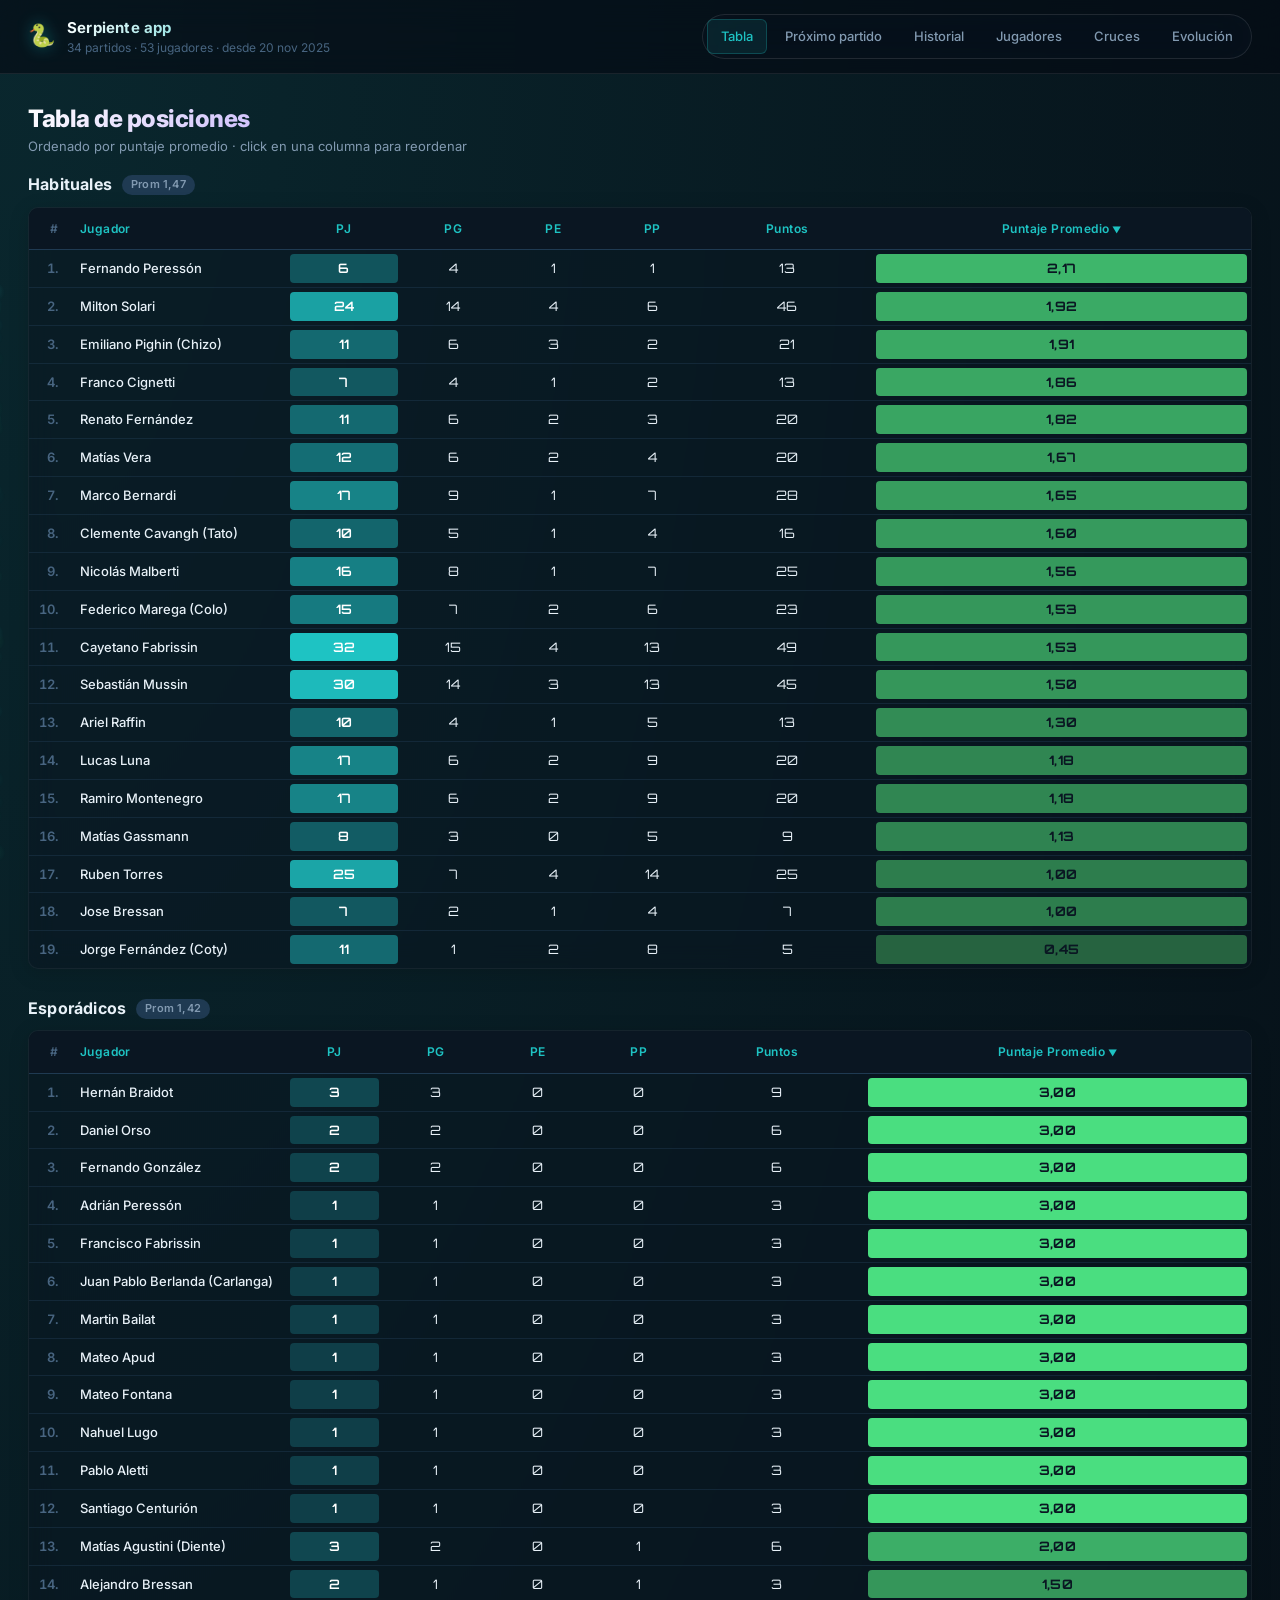
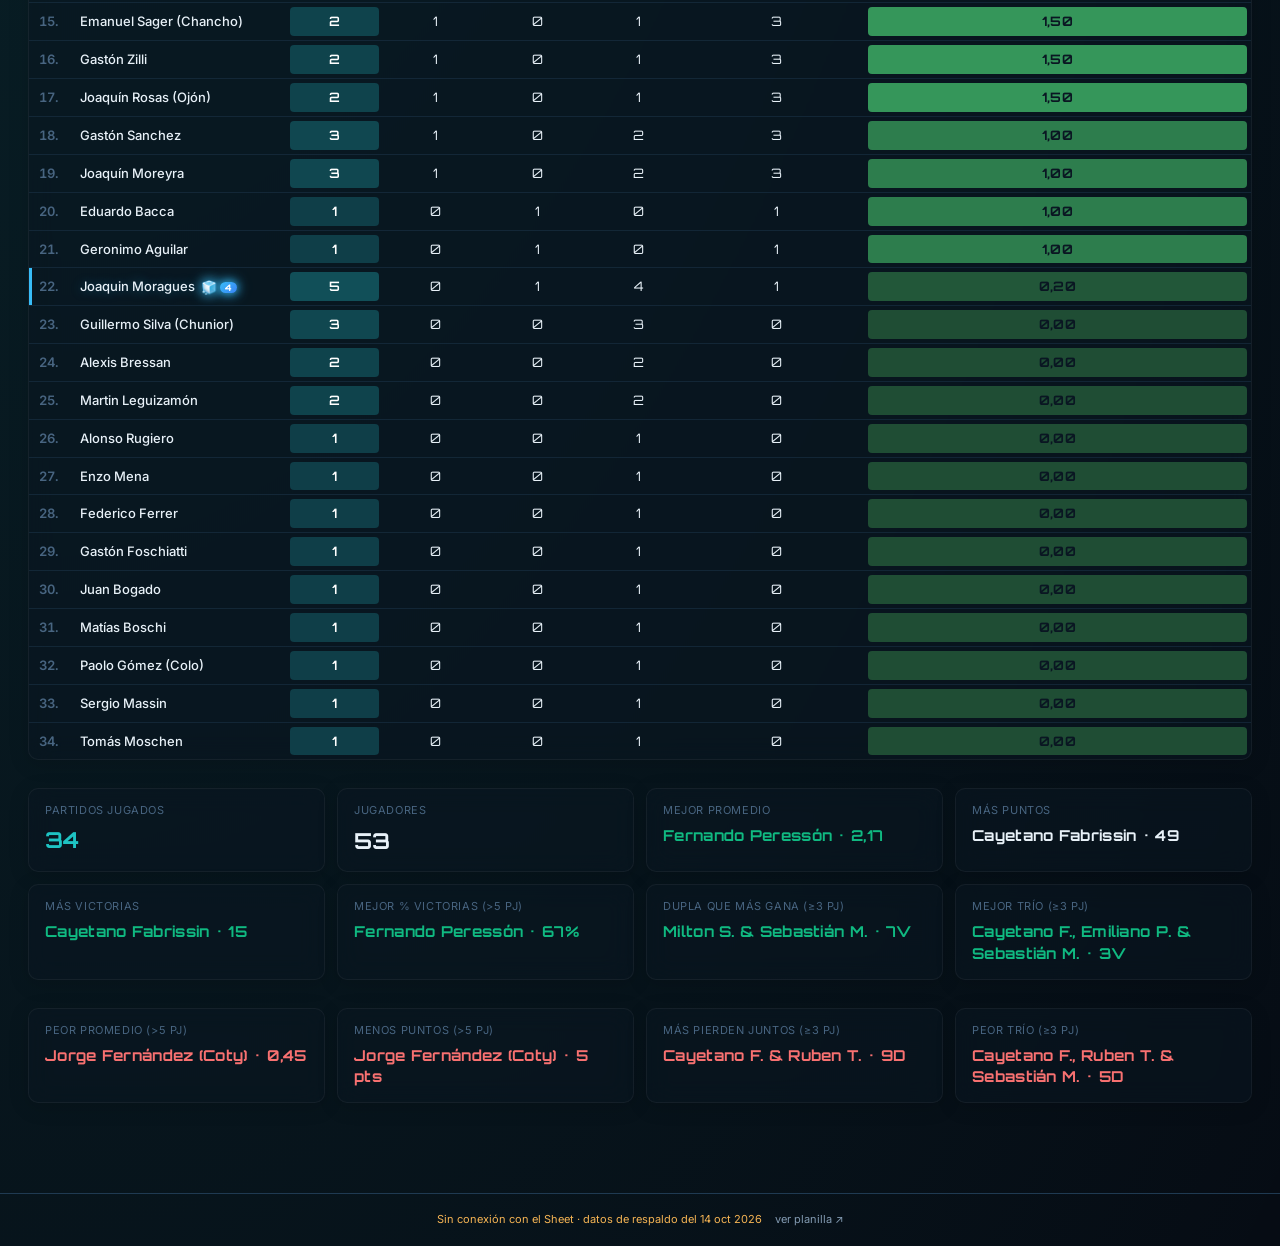
==== snake/index.html @ eea791f3 "Serpiente app en /snake: estadísticas del fútbol de los jueves Porta a cayetano.click/snake la app q" ====
<!DOCTYPE html>
<html lang="es">
<head>
<meta charset="UTF-8">
<meta name="viewport" content="width=device-width, initial-scale=1">
<title>Serpiente app</title>
<meta name="description" content="Fútbol de los Jueves: tabla, historial, cruces y armado de equipos con el método de la serpiente.">
<link rel="icon" href="data:image/svg+xml,%3Csvg xmlns=%27http://www.w3.org/2000/svg%27 viewBox=%270 0 100 100%27%3E%3Ctext y=%27.9em%27 font-size=%2790%27%3E%F0%9F%90%8D%3C/text%3E%3C/svg%3E">
<link rel="preconnect" href="https://fonts.googleapis.com">
<link rel="preconnect" href="https://fonts.gstatic.com" crossorigin>
<link href="https://fonts.googleapis.com/css2?family=Inter:wght@400;500;600;700;800&family=Orbitron:wght@500;600;700;800&family=Share+Tech+Mono&display=swap" rel="stylesheet">
<style>
/* ============================================================
   Fútbol de los Jueves — dashboard moderno (dark)
   ============================================================ */

:root {
  /* fondo en capas */
  --bg-0:        #060c14;   /* base más oscura */
  --bg-1:        #0a1622;   /* fondo principal */
  --bg-2:        #122234;   /* tarjetas / filas */
  --bg-3:        #1f3a52;   /* hover / activo */
  --line:        #1f3a52;

  /* texto */
  --text:        #e8f1f8;
  --text-dim:    #829ab1;
  --text-mute:   #486581;

  /* acentos (mismos del Looker) */
  --teal:        #1EC3C3;   /* heatmap PJ alto */
  --teal-dark:   #117272;   /* heatmap PJ bajo */
  --green:       #10B981;   /* puntaje promedio alto */
  --green-dark:  #065F46;   /* puntaje promedio bajo */
  --amber:       #F5B454;
  --rose:        #F87171;
  --violet:      #A78BFA;

  /* tipografía */
  --font: 'Inter', 'Segoe UI', system-ui, -apple-system, sans-serif;
  --mono: 'JetBrains Mono', ui-monospace, 'Cascadia Code', Consolas, monospace;
  --font-display: 'Orbitron', 'Share Tech Mono', ui-monospace, monospace;

  --radius: 10px;
  --radius-sm: 6px;

  /* superficies de cristal — usadas por .card/.match/.team/.nav */
  --glass-bg: rgba(10, 22, 34, 0.42);
  --glass-border: rgba(255, 255, 255, 0.1);
  --glass-blur: 20px;
}

* { box-sizing: border-box; }

html, body {
  margin: 0;
  padding: 0;
  background: var(--bg-0);
  color: var(--text);
  font-family: var(--font);
  font-size: 14px;
  line-height: 1.45;
  -webkit-font-smoothing: antialiased;
  min-height: 100vh;
}

body {
  background-color: var(--bg-0);
  background-image:
    radial-gradient(ellipse at top left, rgba(30, 195, 195, 0.15), transparent 50%),
    radial-gradient(ellipse at bottom right, rgba(167, 139, 250, 0.15), transparent 50%);
  background-size: 200% 200%;
  animation: bgPulse 15s ease infinite alternate;
}

@keyframes bgPulse {
  0%   { background-position: 0% 0%; }
  100% { background-position: 100% 100%; }
}

a { color: inherit; text-decoration: none; }
button { font-family: inherit; }

.hidden { display: none !important; }

/* ---------- Canvas de partículas (fondo) ---------- */

#bg-particles {
  position: fixed;
  inset: 0;
  width: 100%;
  height: 100%;
  z-index: 0;
  pointer-events: none;
  opacity: 0.32;
}

/* todo lo demás vive arriba del canvas */
.topbar, main, .bottombar, #loading, .tv-exit { position: relative; z-index: 1; }

/* ---------- Tipografía scoreboard ---------- */

.scoreboard,
.standings tbody td.heat-pj .heat-text,
.standings tbody td.heat-avg .heat-text,
.standings tbody td:nth-child(n+3),
.match-result,
.team-stats strong,
.team-score,
.kpi-value,
.profile-kpi-value,
.evol-time strong {
  font-family: var(--font-display);
  font-variant-numeric: tabular-nums;
  letter-spacing: 0.02em;
}

/* ---------- Topbar ---------- */

.topbar {
  position: sticky;
  top: 0;
  z-index: 50;
  display: flex;
  align-items: center;
  gap: 24px;
  padding: 14px 28px;
  background: rgba(6, 12, 20, 0.65);
  backdrop-filter: blur(16px);
  -webkit-backdrop-filter: blur(16px);
  border-bottom: 1px solid rgba(255, 255, 255, 0.08);
}

.brand {
  display: flex;
  align-items: center;
  gap: 12px;
  min-width: 0;
}

.brand-mark {
  font-size: 22px;
  filter: drop-shadow(0 0 8px rgba(30, 195, 195, 0.4));
}

.brand-title {
  font-weight: 700;
  font-size: 15px;
  letter-spacing: 0.2px;
  background: linear-gradient(135deg, #fff 0%, var(--teal) 100%);
  -webkit-background-clip: text;
  -webkit-text-fill-color: transparent;
}

.brand-sub {
  font-size: 12px;
  color: var(--text-mute);
}

.nav {
  display: flex;
  gap: 4px;
  margin-left: auto;
  flex-wrap: wrap;
  padding: 4px;
  background: var(--glass-bg);
  border: 1px solid var(--glass-border);
  border-radius: 999px;
  backdrop-filter: blur(var(--glass-blur));
  -webkit-backdrop-filter: blur(var(--glass-blur));
}

.nav a {
  padding: 8px 14px;
  border-radius: var(--radius-sm);
  color: var(--text-dim);
  font-size: 13px;
  font-weight: 500;
  transition: background 0.15s, color 0.15s;
}

.nav a:hover {
  color: var(--text);
  background: var(--bg-2);
}

.nav a.active {
  color: var(--teal);
  background: rgba(30, 195, 195, 0.1);
  box-shadow: inset 0 0 0 1px rgba(30, 195, 195, 0.25);
}


.tv-toggle {
  display: inline-flex;
  align-items: center;
  gap: 7px;
  border: 1px solid rgba(30, 195, 195, 0.4);
  background: linear-gradient(135deg, rgba(30, 195, 195, 0.08), rgba(167, 139, 250, 0.08));
  color: var(--teal);
  font-family: var(--font-display);
  font-weight: 600;
  letter-spacing: 0.05em;
  text-transform: uppercase;
}
.tv-toggle:hover {
  border-color: var(--teal);
  box-shadow: 0 0 18px rgba(30, 195, 195, 0.35);
  transform: translateY(-1px);
}
.tv-toggle svg { display: block; opacity: 0.9; }
.tv-toggle.hidden { display: none !important; }

/* Botón salir del modo TV (visible solo en modo TV) */
.tv-exit {
  position: fixed;
  top: 16px;
  right: 16px;
  z-index: 1000;
  width: 44px;
  height: 44px;
  border-radius: 50%;
  border: 1px solid rgba(255, 255, 255, 0.2);
  background: rgba(10, 22, 34, 0.7);
  backdrop-filter: blur(20px);
  -webkit-backdrop-filter: blur(20px);
  color: #fff;
  font-size: 18px;
  font-weight: 700;
  cursor: pointer;
  display: none;
}
body.stadium-tv .tv-exit { display: grid; place-items: center; }
.tv-exit:hover { background: rgba(167, 139, 250, 0.4); border-color: var(--violet); }

/* Botón hamburguesa (mobile only) */
.nav-toggle {
  display: none;
  background: var(--glass-bg);
  border: 1px solid var(--glass-border);
  backdrop-filter: blur(var(--glass-blur));
  -webkit-backdrop-filter: blur(var(--glass-blur));
  color: var(--text);
  border-radius: var(--radius-sm);
  padding: 7px;
  cursor: pointer;
  align-items: center;
  justify-content: center;
  transition: background 0.15s, border-color 0.15s;
}
.nav-toggle:hover { background: var(--bg-3); border-color: var(--teal); }
.nav-toggle svg { display: block; }
.nav-toggle .ham-line { transition: transform 0.2s, opacity 0.2s; transform-origin: center; }
.nav-toggle[aria-expanded="true"] .ham-top { transform: translate(0, 5px) rotate(45deg); }
.nav-toggle[aria-expanded="true"] .ham-mid { opacity: 0; }
.nav-toggle[aria-expanded="true"] .ham-bot { transform: translate(0, -5px) rotate(-45deg); }

/* ---------- Layout ---------- */

main {
  max-width: 1280px;
  margin: 0 auto;
  padding: 28px 28px 60px;
}

.view {
  animation: fadeIn 0.25s ease;
}

@keyframes fadeIn {
  from { opacity: 0; transform: translateY(6px); }
  to   { opacity: 1; transform: translateY(0); }
}

.view-header {
  display: flex;
  align-items: baseline;
  justify-content: space-between;
  margin-bottom: 18px;
  gap: 16px;
  flex-wrap: wrap;
}

.view-title {
  font-size: 24px;
  font-weight: 800;
  letter-spacing: -0.5px;
  margin: 0;
  background: linear-gradient(135deg, #fff 0%, var(--violet) 100%);
  -webkit-background-clip: text;
  -webkit-text-fill-color: transparent;
}

.view-sub {
  font-size: 13px;
  color: var(--text-dim);
}

/* ---------- KPI cards ---------- */

.kpi-row {
  display: grid;
  grid-template-columns: repeat(auto-fit, minmax(160px, 1fr));
  gap: 12px;
  margin-bottom: 20px;
}

.kpi-row-bottom {
  grid-template-columns: repeat(4, minmax(0, 1fr));
  margin-top: 28px;
  margin-bottom: 0;
}

.kpi {
  background: rgba(10, 22, 34, 0.55);
  backdrop-filter: blur(12px);
  -webkit-backdrop-filter: blur(12px);
  border: 1px solid rgba(255, 255, 255, 0.05);
  border-radius: var(--radius);
  padding: 14px 16px;
  box-shadow: 0 4px 20px rgba(0, 0, 0, 0.15);
}

.kpi-label {
  font-size: 11px;
  text-transform: uppercase;
  letter-spacing: 0.6px;
  color: var(--text-mute);
  margin-bottom: 6px;
}

.kpi-value {
  font-size: 22px;
  font-weight: 700;
  color: var(--text);
  font-variant-numeric: tabular-nums;
}

.kpi-value.teal  { color: var(--teal); }
.kpi-value.green { color: var(--green); }
.kpi-value.rose  { color: var(--rose); }

/* En pantallas donde caben solo 2 columnas (< 504px), el último KPI impar
   ocupa ambas columnas en lugar de dejar un espacio en blanco */
@media (max-width: 503px) {
  .kpi-row .kpi:last-child:nth-child(odd) {
    grid-column: 1 / -1;
  }
}

@media (max-width: 767px) {
  .kpi-row-bottom {
    grid-template-columns: repeat(auto-fit, minmax(160px, 1fr));
  }
}

/* ---------- Tabla de posiciones (look del Looker) ---------- */

.standings-section + .standings-section {
  margin-top: 28px;
}

.standings-section-title {
  margin: 0 0 10px;
  font-size: 16px;
  font-weight: 700;
  letter-spacing: 0.2px;
  color: var(--text);
  display: flex;
  align-items: center;
  gap: 10px;
}

.standings-section-title .badge {
  background: var(--bg-3);
  color: var(--text-dim);
  border-radius: 999px;
  padding: 2px 9px;
  font-size: 11px;
  font-weight: 600;
  font-family: var(--font);
  letter-spacing: 0.2px;
  transition: background 0.15s, color 0.15s;
}

.standings-section-title .badge-avg {
  cursor: pointer;
  user-select: none;
}

.standings-section-title .badge-avg:hover {
  background: var(--bg-1);
  color: var(--text);
}

.standings-section-title .badge-avg.expanded {
  background: rgba(30, 195, 195, 0.18);
  color: var(--teal);
  border: 1px solid rgba(30, 195, 195, 0.3);
  padding: 1px 8px;
}

.standings-empty {
  text-align: center !important;
  color: var(--text-mute);
  font-size: 12px;
  padding: 18px 12px !important;
}

.standings-wrap {
  background: rgba(10, 22, 34, 0.55);
  backdrop-filter: blur(12px);
  -webkit-backdrop-filter: blur(12px);
  border: 1px solid rgba(255, 255, 255, 0.05);
  border-radius: var(--radius);
  overflow-x: auto;
  -webkit-overflow-scrolling: touch;
  box-shadow: 0 4px 20px rgba(0, 0, 0, 0.15);
}

.standings {
  width: 100%;
  border-collapse: collapse;
  font-variant-numeric: tabular-nums;
}

.standings thead th {
  background: var(--bg-1);
  color: var(--teal);
  font-weight: 600;
  font-size: 12px;
  letter-spacing: 0.4px;
  padding: 12px 10px;
  text-align: center;
  border-bottom: 1px solid var(--line);
  position: sticky;
  top: 0;
  cursor: pointer;
  user-select: none;
  white-space: nowrap;
}

.standings thead th:hover { color: var(--text); }

.standings thead th.sort-asc::after  { content: ' ▲'; font-size: 9px; }
.standings thead th.sort-desc::after { content: ' ▼'; font-size: 9px; }

.standings thead th.col-rank,
.standings tbody td.col-rank {
  width: 36px;
  text-align: right;
  padding-right: 8px;
  color: var(--text-mute);
  font-weight: 600;
}

.standings thead th.col-name,
.standings tbody td.col-name {
  text-align: left;
  padding-left: 14px;
  width: 220px;
}

.standings tbody tr {
  transition: background 0.12s;
}

.standings tbody tr:hover { background: rgba(30, 195, 195, 0.06); }

.standings tbody td {
  padding: 9px 10px;
  text-align: center;
  border-bottom: 1px solid rgba(31, 58, 82, 0.45);
  font-size: 13px;
}

.standings tbody tr:last-child td { border-bottom: none; }

.standings tbody td.col-name {
  font-weight: 500;
  color: var(--text);
  cursor: pointer;
}

.standings tbody td.col-name:hover { color: var(--teal); }

/* Nombre largo por defecto, abreviado en mobile */
.standings .name-short, .standings .lbl-short { display: none; }
.standings .name-full,  .standings .lbl-full  { display: inline; }

/* heatmap PJ — teal */
.standings tbody td.heat-pj {
  position: relative;
  color: #fff;
  font-weight: 600;
}
.standings tbody td.heat-pj .heat-fill {
  position: absolute; inset: 4px;
  border-radius: 4px;
  background: var(--heat, var(--teal-dark));
  z-index: 0;
}
.standings tbody td.heat-pj .heat-text {
  position: relative; z-index: 1;
}

/* heatmap puntaje promedio — verde */
.standings tbody td.heat-avg {
  position: relative;
  color: #0a1622;
  font-weight: 700;
}
.standings tbody td.heat-avg .heat-fill {
  position: absolute; inset: 4px;
  border-radius: 4px;
  background: var(--heat, var(--green-dark));
  z-index: 0;
}
.standings tbody td.heat-avg .heat-text {
  position: relative; z-index: 1;
}

/* ---------- Cards / tarjetas ---------- */

.card {
  background: var(--glass-bg);
  backdrop-filter: blur(var(--glass-blur)) saturate(120%);
  -webkit-backdrop-filter: blur(var(--glass-blur)) saturate(120%);
  border: 1px solid var(--glass-border);
  border-radius: var(--radius);
  padding: 18px;
  box-shadow: 0 4px 20px rgba(0, 0, 0, 0.25), inset 0 1px 0 rgba(255, 255, 255, 0.04);
}

.card + .card { margin-top: 14px; }

.card-title {
  font-size: 14px;
  font-weight: 600;
  color: var(--text);
  margin: 0 0 12px;
  display: flex;
  align-items: center;
  gap: 8px;
}

.card-title .badge {
  background: var(--bg-3);
  color: var(--text-dim);
  border-radius: 999px;
  padding: 2px 8px;
  font-size: 11px;
  font-weight: 500;
}

/* ---------- Historial de partidos ---------- */

.match-list {
  display: flex;
  flex-direction: column;
  gap: 10px;
}

.match {
  background: var(--glass-bg);
  backdrop-filter: blur(var(--glass-blur)) saturate(120%);
  -webkit-backdrop-filter: blur(var(--glass-blur)) saturate(120%);
  border: 1px solid var(--glass-border);
  border-radius: var(--radius);
  overflow: hidden;
  transition: border-color 0.15s, transform 0.15s, box-shadow 0.15s;
  box-shadow: 0 4px 20px rgba(0, 0, 0, 0.25), inset 0 1px 0 rgba(255, 255, 255, 0.04);
}

.match:hover { border-color: var(--bg-3); }

.match-head {
  display: grid;
  grid-template-columns: 110px 1fr auto 1fr 90px;
  align-items: center;
  gap: 14px;
  padding: 14px 18px;
  cursor: pointer;
}

.match-date {
  font-size: 12px;
  color: var(--text-dim);
  font-weight: 500;
}
.match-date strong {
  display: block;
  color: var(--text);
  font-size: 14px;
  font-weight: 700;
  text-transform: capitalize;
}

.match-team {
  display: flex;
  align-items: center;
  gap: 10px;
  min-width: 0;
}
.match-team.right { justify-content: flex-end; }

.match-team .team-tag {
  width: 28px; height: 28px;
  border-radius: 7px;
  display: grid; place-items: center;
  font-weight: 800;
  font-size: 13px;
}
.team-tag.A { background: rgba(30, 195, 195, 0.18); color: var(--teal); border: 1px solid rgba(30, 195, 195, 0.3); }
.team-tag.B { background: rgba(167, 139, 250, 0.18); color: var(--violet); border: 1px solid rgba(167, 139, 250, 0.3); }

.match-team .team-players {
  font-size: 12px;
  color: var(--text-dim);
  white-space: nowrap;
  overflow: hidden;
  text-overflow: ellipsis;
}

.match-vs {
  font-size: 11px;
  color: var(--text-mute);
  text-transform: uppercase;
  letter-spacing: 1px;
}

.match-result {
  text-align: right;
  font-size: 12px;
  font-weight: 600;
}
.match-result.A { color: var(--teal); }
.match-result.B { color: var(--violet); }
.match-result.E { color: var(--amber); }

.match-detail {
  padding: 0 18px 14px;
  display: grid;
  grid-template-columns: 1fr 1fr;
  gap: 16px;
  border-top: 1px solid var(--line);
  padding-top: 14px;
}

.match-detail h4 {
  margin: 0 0 8px;
  font-size: 12px;
  text-transform: uppercase;
  letter-spacing: 0.5px;
  color: var(--text-mute);
}

.match-detail ul {
  list-style: none;
  margin: 0;
  padding: 0;
  display: flex;
  flex-direction: column;
  gap: 4px;
}

.match-detail li {
  padding: 4px 8px;
  border-radius: 4px;
  font-size: 13px;
  cursor: pointer;
  transition: background 0.12s;
}
.match-detail li:hover { background: var(--bg-2); color: var(--teal); }

/* ---------- Jugador (lista + perfil) ---------- */

.players-grid {
  display: grid;
  grid-template-columns: repeat(auto-fill, minmax(220px, 1fr));
  gap: 10px;
}

.player-chip {
  background: rgba(10, 22, 34, 0.55);
  backdrop-filter: blur(12px);
  -webkit-backdrop-filter: blur(12px);
  border: 1px solid rgba(255, 255, 255, 0.05);
  border-radius: var(--radius);
  padding: 14px 16px;
  cursor: pointer;
  transition: all 0.15s;
  display: flex;
  align-items: center;
  gap: 12px;
  box-shadow: 0 4px 20px rgba(0, 0, 0, 0.15);
}

.player-chip:hover {
  border-color: var(--teal);
  background: var(--bg-2);
  transform: translateY(-1px);
}

.avatar {
  width: 36px; height: 36px;
  border-radius: 50%;
  display: grid; place-items: center;
  font-weight: 700;
  font-size: 13px;
  flex-shrink: 0;
  background: linear-gradient(135deg, var(--teal-dark), var(--bg-3));
  color: var(--teal);
  border: 1px solid var(--line);
}

.player-chip .pc-name {
  font-weight: 600;
  font-size: 13px;
  color: var(--text);
  overflow: hidden;
  text-overflow: ellipsis;
  white-space: nowrap;
}

.player-chip .pc-meta {
  font-size: 11px;
  color: var(--text-mute);
  margin-top: 2px;
}

.profile-header {
  display: flex;
  align-items: center;
  gap: 18px;
  margin-bottom: 24px;
}

.profile-header .avatar {
  width: 72px; height: 72px;
  font-size: 24px;
}

.profile-header h2 {
  margin: 0;
  font-size: 26px;
  font-weight: 800;
  letter-spacing: -0.5px;
  background: linear-gradient(135deg, #fff 0%, var(--teal) 100%);
  -webkit-background-clip: text;
  -webkit-text-fill-color: transparent;
}

.profile-header .profile-rank {
  color: var(--text-dim);
  font-size: 13px;
  margin-top: 2px;
}

.profile-back {
  background: var(--bg-2);
  border: 1px solid var(--line);
  color: var(--text-dim);
  padding: 6px 12px;
  border-radius: var(--radius-sm);
  cursor: pointer;
  font-size: 12px;
  margin-bottom: 14px;
}
.profile-back:hover { color: var(--text); border-color: var(--bg-3); }

.streak-row {
  display: flex;
  flex-wrap: wrap;
  gap: 5px;
  margin-top: 4px;
}

.streak-cell {
  width: 22px; height: 22px;
  border-radius: 4px;
  display: grid; place-items: center;
  font-size: 11px;
  font-weight: 700;
  color: var(--text);
}

.streak-cell.G { background: var(--green); color: #052812; }
.streak-cell.E { background: var(--amber); color: #3a2206; }
.streak-cell.P { background: var(--rose); color: #3a0a0a; }

.profile-grid {
  display: grid;
  grid-template-columns: minmax(0, 1fr) minmax(0, 1fr);
  gap: 14px;
  align-items: start;
}

@media (max-width: 760px) {
  .profile-grid { grid-template-columns: 1fr; }
  .match-head { grid-template-columns: 90px 1fr auto 1fr; }
  .match-result { display: none; }

  /* Tabla compacta — entran todas las columnas sin scroll horizontal */
  .standings { min-width: 0; width: 100%; table-layout: fixed; }
  .standings thead th,
  .standings tbody td { padding: 7px 2px; font-size: 12px; }
  .standings .name-full,  .standings .lbl-full  { display: none; }
  .standings .name-short, .standings .lbl-short { display: inline; }
  .standings thead th.col-name,
  .standings tbody td.col-name {
    width: 88px;
    padding-left: 6px;
    text-align: left;
    white-space: nowrap;
    overflow: hidden;
    text-overflow: ellipsis;
  }
  .standings thead th.col-rank,
  .standings tbody td.col-rank {
    width: 22px;
    padding: 7px 2px;
  }
  /* Heatmap fills más chicos para que el número quepa */
  .standings tbody td.heat-pj .heat-fill,
  .standings tbody td.heat-avg .heat-fill { inset: 2px; }

  /* Header colapsado: hamburguesa visible, nav escondido por defecto */
  .topbar {
    flex-wrap: wrap;
    padding: 12px 16px;
    gap: 10px;
  }
  .brand-sub { display: none; }
  .nav-toggle { display: inline-flex; }
  .nav {
    flex-basis: 100%;
    flex-direction: column;
    gap: 4px;
    margin-left: 0;
    max-height: 0;
    overflow: hidden;
    transition: max-height 0.22s ease, padding 0.22s ease, border-color 0.22s ease;
    /* Cerrado: sin background, sin borde, sin padding — sólo el espacio del max-height: 0 */
    padding: 0;
    background: transparent;
    border-color: transparent;
    border-radius: var(--radius);
  }
  .nav.open {
    max-height: 360px;
    margin-top: 6px;
    padding: 8px;
    background: var(--glass-bg);
    border-color: var(--glass-border);
  }
  .nav a {
    padding: 12px 14px;
    font-size: 14px;
    background: var(--bg-1);
    border: 1px solid var(--line);
    border-radius: var(--radius-sm);
  }
  .nav a.active {
    background: rgba(30, 195, 195, 0.12);
  }
}

/* mini bar list (cruces) */

.bar-list {
  display: flex;
  flex-direction: column;
  gap: 6px;
}

.bar-row {
  display: grid;
  grid-template-columns: 1fr 60px;
  gap: 10px;
  align-items: center;
  font-size: 13px;
}

.bar-row .bar-name { color: var(--text); }
.bar-row .bar-name .small { color: var(--text-mute); font-size: 11px; margin-left: 6px; }

.bar-track {
  position: relative;
  height: 22px;
  background: var(--bg-2);
  border-radius: 4px;
  overflow: hidden;
}
.bar-track .bar-fill {
  position: absolute; inset: 0 auto 0 0;
  background: var(--teal);
  border-radius: 4px;
  transition: width 0.4s ease;
}
.bar-track.win .bar-fill { background: linear-gradient(90deg, var(--green-dark), var(--green)); }
.bar-track.loss .bar-fill { background: linear-gradient(90deg, #4d1f1f, var(--rose)); }
.bar-track.draw .bar-fill { background: linear-gradient(90deg, #4d3a1f, var(--amber)); }

.bar-track .bar-text {
  position: absolute; inset: 0;
  display: flex; align-items: center; justify-content: flex-end;
  padding: 0 8px;
  font-size: 11px;
  font-weight: 700;
  color: #fff;
  z-index: 1;
}

/* ---------- Cruces — selector ---------- */

.player-select {
  display: flex;
  align-items: center;
  gap: 10px;
  margin-bottom: 18px;
}

.player-select label {
  font-size: 12px;
  color: var(--text-dim);
  text-transform: uppercase;
  letter-spacing: 0.5px;
}

.player-select select {
  background: var(--bg-1);
  color: var(--text);
  border: 1px solid var(--line);
  border-radius: var(--radius-sm);
  padding: 8px 10px;
  font-size: 13px;
  font-family: inherit;
  min-width: 220px;
}
.player-select select:focus { outline: 1px solid var(--teal); border-color: var(--teal); }

/* ---------- Evolución (bump chart) ---------- */

.evol-controls {
  display: flex;
  align-items: center;
  gap: 14px;
  margin-bottom: 16px;
  flex-wrap: wrap;
}

.btn {
  background: var(--bg-2);
  color: var(--text);
  border: 1px solid var(--line);
  padding: 8px 14px;
  border-radius: var(--radius-sm);
  cursor: pointer;
  font-size: 13px;
  font-weight: 500;
  transition: all 0.15s;
  display: inline-flex;
  align-items: center;
  gap: 8px;
}
.btn:hover { background: var(--bg-3); border-color: var(--teal); }
.btn.primary { background: var(--teal); color: #062628; border-color: var(--teal); }
.btn.primary:hover { background: #2bd9d9; }

.evol-time {
  font-family: var(--mono);
  font-size: 13px;
  color: var(--text-dim);
  min-width: 130px;
}
.evol-time strong { color: var(--text); }

.evol-slider {
  flex: 1;
  min-width: 200px;
  appearance: none;
  height: 4px;
  background: var(--bg-2);
  border-radius: 2px;
  outline: none;
}
.evol-slider::-webkit-slider-thumb {
  appearance: none;
  width: 16px; height: 16px;
  border-radius: 50%;
  background: var(--teal);
  cursor: pointer;
  box-shadow: 0 0 0 4px rgba(30, 195, 195, 0.18);
}
.evol-slider::-moz-range-thumb {
  width: 16px; height: 16px;
  border-radius: 50%;
  background: var(--teal);
  cursor: pointer;
  border: none;
}

.bump-wrap {
  background: var(--bg-1);
  border: 1px solid var(--line);
  border-radius: var(--radius);
  padding: 18px;
  overflow: hidden;
}

.bump-svg { width: 100%; height: auto; display: block; }

.bump-line {
  fill: none;
  stroke-width: 2;
  stroke-linecap: round;
  stroke-linejoin: round;
  opacity: 0.85;
  transition: opacity 0.2s, stroke-width 0.2s;
}
.bump-line.dim { opacity: 0.15; }
.bump-line.highlight { opacity: 1; stroke-width: 3.5; }

.bump-label {
  font-size: 11px;
  font-weight: 600;
  font-family: var(--font);
  cursor: pointer;
  /* Halo de legibilidad: dibuja un stroke con el color del fondo alrededor del
     texto antes del fill, para que el nombre se lea aunque pase por encima
     de otras líneas durante un cruce. */
  paint-order: stroke fill;
  stroke: var(--bg-1);
  stroke-width: 3;
  stroke-linejoin: round;
  transition: font-weight 0.2s, opacity 0.2s;
}
.bump-label.dim { opacity: 0.25; }
.bump-label.highlight { font-weight: 800; stroke-width: 4; }

.bump-axis {
  fill: var(--text-mute);
  font-size: 10px;
  font-family: var(--font);
}

/* ---------- Próximo partido ---------- */

.proximo-card {
  margin-bottom: 14px;
  position: relative;
  z-index: 5;
}

.slots-grid {
  display: grid;
  grid-template-columns: repeat(2, 1fr);
  gap: 10px;
}

@media (min-width: 920px) {
  .slots-grid { grid-template-columns: repeat(2, 1fr); }
}

@media (max-width: 540px) {
  .slots-grid { grid-template-columns: 1fr; }
}

.slot {
  display: grid;
  grid-template-columns: 28px 1fr;
  grid-template-rows: auto auto;
  gap: 4px 10px;
  align-items: center;
  padding: 10px 12px;
  background: rgba(18, 34, 52, 0.45);
  backdrop-filter: blur(8px);
  -webkit-backdrop-filter: blur(8px);
  border: 1px solid rgba(255, 255, 255, 0.05);
  border-radius: var(--radius-sm);
  box-shadow: 0 2px 10px rgba(0, 0, 0, 0.1);
}
.slot-num {
  grid-row: 1 / span 2;
  width: 28px; height: 28px;
  border-radius: 50%;
  display: grid; place-items: center;
  background: var(--bg-3);
  color: var(--teal);
  font-weight: 700;
  font-size: 13px;
  font-variant-numeric: tabular-nums;
}
.slot-select {
  background: var(--bg-1);
  color: var(--text);
  border: 1px solid var(--line);
  border-radius: var(--radius-sm);
  padding: 7px 9px;
  font-size: 13px;
  font-family: inherit;
  width: 100%;
}
.slot-select:focus { outline: 1px solid var(--teal); border-color: var(--teal); }

/* Combobox custom (input + lista flotante filtrable) */
.combo {
  position: relative;
  width: 100%;
}
.slot-input,
.combo-input {
  background: var(--bg-1);
  color: var(--text);
  border: 1px solid var(--line);
  border-radius: var(--radius-sm);
  padding: 7px 28px 7px 9px;
  font-size: 13px;
  font-family: inherit;
  width: 100%;
}
.combo-input:focus { outline: 1px solid var(--teal); border-color: var(--teal); }
.combo-input.invalid {
  border-color: var(--rose);
  background: rgba(248, 113, 113, 0.08);
  animation: slot-shake 0.32s;
}
@keyframes slot-shake {
  0%, 100% { transform: translateX(0); }
  25% { transform: translateX(-3px); }
  75% { transform: translateX(3px); }
}
.slot-clear {
  position: absolute;
  right: 6px;
  top: 13px;
  width: 20px;
  height: 20px;
  border: 0;
  background: transparent;
  color: var(--text-mute);
  font-size: 18px;
  line-height: 1;
  cursor: pointer;
  border-radius: 4px;
  padding: 0;
  display: grid;
  place-items: center;
  z-index: 2;
}
.slot-clear:hover { color: var(--text); background: var(--bg-3); }
.combo-input:placeholder-shown ~ .slot-clear { display: none; }

.combo-list {
  position: absolute;
  top: calc(100% + 4px);
  left: 0;
  right: 0;
  z-index: 30;
  max-height: 240px;
  overflow-y: auto;
  background: var(--bg-1);
  border: 1px solid var(--line);
  border-radius: var(--radius-sm);
  box-shadow: 0 8px 24px rgba(0, 0, 0, 0.45);
  padding: 4px;
}
.combo-list[hidden] { display: none; }
.combo-item {
  display: block;
  width: 100%;
  text-align: left;
  background: transparent;
  border: 0;
  color: var(--text);
  padding: 8px 10px;
  font-size: 13px;
  font-family: inherit;
  cursor: pointer;
  border-radius: 4px;
}
.combo-item:hover,
.combo-item:focus { background: var(--bg-3); color: var(--teal); outline: 0; }
.combo-item.is-new {
  color: var(--violet);
  font-weight: 600;
  border-bottom: 1px solid var(--line);
  margin-bottom: 4px;
  padding-bottom: 10px;
}
.combo-item.is-new:hover { background: rgba(167, 139, 250, 0.08); color: var(--violet); }
.combo-empty {
  padding: 10px;
  color: var(--text-mute);
  font-size: 12px;
  text-align: center;
}
.slot-meta {
  grid-column: 2;
  font-size: 11px;
  color: var(--text-mute);
  min-height: 14px;
}
.slot-meta strong { color: var(--text); font-variant-numeric: tabular-nums; }
.slot-meta.is-new { color: var(--violet); }
.slot-meta.is-low { color: var(--amber); }

.proximo-actions {
  display: flex;
  gap: 10px;
  margin: 14px 0;
  flex-wrap: wrap;
}
.proximo-actions .btn[disabled] {
  opacity: 0.45;
  cursor: not-allowed;
}

.teams-wrap {
  display: grid;
  grid-template-columns: 1fr 1fr;
  gap: 14px;
  margin-top: 6px;
}
@media (max-width: 760px) { .teams-wrap { grid-template-columns: 1fr; } }

.team {
  border-radius: var(--radius);
  padding: 16px 18px;
  border: 1px solid var(--glass-border);
  box-shadow: 0 8px 28px rgba(0, 0, 0, 0.35), inset 0 1px 0 rgba(255, 255, 255, 0.08);
}
.team-blanco {
  background: linear-gradient(180deg, #f5f6f7 0%, #d8dde2 100%);
  color: #0a1622;
  border-color: #c5ccd3;
}
.team-blanco .team-title { color: #0a1622; }
.team-blanco .team-stats { color: #4a5560; }
.team-blanco .team-list li { border-bottom: 1px solid rgba(10, 22, 34, 0.1); }
.team-blanco .team-list li:last-child { border-bottom: 0; }
.team-blanco .team-reg { color: #835300; }

.team-negro {
  background: linear-gradient(180deg, #1a1a1a 0%, #050505 100%);
  color: #f5f6f7;
  border-color: #333;
}
.team-negro .team-title { color: #f5f6f7; }
.team-negro .team-stats { color: #8aa6bd; }
.team-negro .team-list li { border-bottom: 1px solid rgba(255, 255, 255, 0.07); }
.team-negro .team-list li:last-child { border-bottom: 0; }
.team-negro .team-reg { color: var(--amber); }

.team-head {
  display: flex;
  justify-content: space-between;
  align-items: baseline;
  margin-bottom: 10px;
  gap: 10px;
}
.team-title { margin: 0; font-size: 16px; font-weight: 700; letter-spacing: -0.2px; }
.team-stats { font-size: 12px; }
.team-stats strong { font-variant-numeric: tabular-nums; }

.team-list {
  list-style: none;
  margin: 0;
  padding: 0;
  counter-reset: teamlist;
}
.team-list li {
  counter-increment: teamlist;
  display: grid;
  grid-template-columns: 22px 1fr auto;
  gap: 8px;
  align-items: center;
  padding: 7px 0;
  font-size: 13px;
}
.team-list li::before {
  content: counter(teamlist) ".";
  font-variant-numeric: tabular-nums;
  font-weight: 600;
  opacity: 0.55;
  text-align: right;
}
.team-name { font-weight: 500; }
.team-reg {
  font-style: normal;
  font-size: 10px;
  font-weight: 700;
  margin-left: 4px;
  letter-spacing: 0.5px;
}
.team-score {
  font-variant-numeric: tabular-nums;
  font-weight: 700;
  font-size: 13px;
}

.proximo-help { margin-top: 14px; }
.proximo-help .help-list {
  margin: 0;
  padding-left: 20px;
  font-size: 13px;
  color: var(--text-dim);
  display: flex;
  flex-direction: column;
  gap: 6px;
}
.proximo-help code {
  font-family: var(--mono);
  font-size: 12px;
  background: var(--bg-2);
  padding: 1px 6px;
  border-radius: 4px;
  color: var(--teal);
}

/* ---------- Empty state ---------- */

.empty {
  padding: 60px 20px;
  text-align: center;
  color: var(--text-mute);
  font-size: 14px;
}

/* ---------- Loading screen — serpiente girando ---------- */

.loading-screen {
  display: flex;
  flex-direction: column;
  align-items: center;
  justify-content: center;
  gap: 18px;
  padding: 80px 20px 60px;
  animation: loading-fade-in 0.3s ease;
}
.loading-snake-stage {
  position: relative;
  width: 96px;
  height: 96px;
  display: grid;
  place-items: center;
}
.snake-mark {
  font-size: 38px;
  line-height: 1;
  filter: drop-shadow(0 2px 8px rgba(30, 195, 195, 0.35));
  animation: snake-pulse 1.6s ease-in-out infinite;
}
.snake-ring {
  position: absolute;
  inset: 0;
  width: 100%;
  height: 100%;
  animation: snake-rotate 1.4s linear infinite;
  transform-origin: center;
}
.snake-ring circle {
  fill: none;
  stroke: var(--teal);
  stroke-width: 4;
  stroke-linecap: round;
  stroke-dasharray: 1 220;
  stroke-dashoffset: 0;
  filter: drop-shadow(0 0 6px rgba(30, 195, 195, 0.55));
  animation: snake-dash 1.6s ease-in-out infinite;
}
.loading-text {
  color: var(--text-dim);
  font-size: 13px;
  letter-spacing: 0.04em;
}
@keyframes snake-rotate {
  to { transform: rotate(360deg); }
}
@keyframes snake-dash {
  0%   { stroke-dasharray: 1 220;   stroke-dashoffset: 0;    }
  50%  { stroke-dasharray: 90 220;  stroke-dashoffset: -32;  }
  100% { stroke-dasharray: 90 220;  stroke-dashoffset: -120; }
}
@keyframes snake-pulse {
  0%, 100% { transform: scale(1) rotate(0deg); }
  50%      { transform: scale(1.12) rotate(-6deg); }
}
@keyframes loading-fade-in {
  from { opacity: 0; }
  to   { opacity: 1; }
}

/* ---------- Toggle 5v5 / 6v6 ---------- */

.mode-toggle {
  display: inline-flex;
  align-items: center;
  gap: 12px;
  margin-bottom: 18px;
  padding: 10px 16px;
  background: linear-gradient(135deg, var(--bg-1), var(--bg-2));
  border: 1px solid var(--line);
  border-radius: 999px;
  user-select: none;
}
.mode-label {
  font-size: 13px;
  font-weight: 600;
  letter-spacing: 0.3px;
  color: var(--text-mute);
  cursor: pointer;
  transition: color 0.2s, text-shadow 0.2s;
}
.mode-label.active {
  color: var(--teal);
  text-shadow: 0 0 12px rgba(30, 195, 195, 0.45);
}

.switch {
  position: relative;
  display: inline-block;
  width: 46px;
  height: 24px;
}
.switch input { position: absolute; opacity: 0; width: 0; height: 0; }
.switch .slider {
  position: absolute;
  cursor: pointer;
  inset: 0;
  background: var(--bg-3);
  border-radius: 24px;
  transition: background 0.25s;
  border: 1px solid var(--line);
}
.switch .slider::before {
  position: absolute;
  content: "";
  height: 18px;
  width: 18px;
  left: 2px;
  top: 2px;
  background: var(--text);
  border-radius: 50%;
  transition: transform 0.28s cubic-bezier(0.34, 1.56, 0.64, 1), background 0.2s;
  box-shadow: 0 2px 6px rgba(0, 0, 0, 0.4);
}
.switch input:checked + .slider {
  background: linear-gradient(135deg, var(--teal), #2bd9d9);
  border-color: var(--teal);
  box-shadow: 0 0 14px rgba(30, 195, 195, 0.4);
}
.switch input:checked + .slider::before {
  transform: translateX(22px);
  background: #062628;
}

/* ---------- Polish global: animaciones y micro-interacciones ---------- */

/* Stagger entrance para KPIs */
.kpi-row .kpi {
  animation: kpiEnter 0.5s cubic-bezier(0.34, 1.56, 0.64, 1) backwards;
  transition: transform 0.22s ease, box-shadow 0.22s ease, border-color 0.22s ease;
}
.kpi-row .kpi:nth-child(1) { animation-delay: 0.04s; }
.kpi-row .kpi:nth-child(2) { animation-delay: 0.08s; }
.kpi-row .kpi:nth-child(3) { animation-delay: 0.12s; }
.kpi-row .kpi:nth-child(4) { animation-delay: 0.16s; }
.kpi-row .kpi:nth-child(5) { animation-delay: 0.20s; }
.kpi-row .kpi:nth-child(6) { animation-delay: 0.24s; }
.kpi-row .kpi:nth-child(7) { animation-delay: 0.28s; }
.kpi-row .kpi:hover {
  transform: translateY(-3px);
  box-shadow: 0 10px 30px rgba(30, 195, 195, 0.10), 0 2px 8px rgba(0, 0, 0, 0.3);
  border-color: rgba(30, 195, 195, 0.32);
}
@keyframes kpiEnter {
  from { opacity: 0; transform: translateY(12px) scale(0.96); }
  to   { opacity: 1; transform: translateY(0) scale(1); }
}

/* Match cards: stagger sutil + lift on hover */
.match-list .match {
  animation: matchEnter 0.4s ease backwards;
  transition: border-color 0.18s ease, transform 0.18s ease, box-shadow 0.18s ease;
}
.match-list .match:nth-child(1)  { animation-delay: 0.02s; }
.match-list .match:nth-child(2)  { animation-delay: 0.05s; }
.match-list .match:nth-child(3)  { animation-delay: 0.08s; }
.match-list .match:nth-child(4)  { animation-delay: 0.11s; }
.match-list .match:nth-child(5)  { animation-delay: 0.14s; }
.match-list .match:nth-child(6)  { animation-delay: 0.17s; }
.match-list .match:nth-child(7)  { animation-delay: 0.20s; }
.match-list .match:hover {
  transform: translateX(2px);
  box-shadow: 0 4px 14px rgba(0, 0, 0, 0.25);
}
@keyframes matchEnter {
  from { opacity: 0; transform: translateX(-8px); }
  to   { opacity: 1; transform: translateX(0); }
}

/* Player chips: bounce in al cargar la grilla */
.players-grid .player-chip {
  animation: chipEnter 0.35s ease backwards;
}
.players-grid .player-chip:nth-child(1)  { animation-delay: 0.02s; }
.players-grid .player-chip:nth-child(2)  { animation-delay: 0.04s; }
.players-grid .player-chip:nth-child(3)  { animation-delay: 0.06s; }
.players-grid .player-chip:nth-child(4)  { animation-delay: 0.08s; }
.players-grid .player-chip:nth-child(5)  { animation-delay: 0.10s; }
.players-grid .player-chip:nth-child(6)  { animation-delay: 0.12s; }
.players-grid .player-chip:nth-child(7)  { animation-delay: 0.14s; }
.players-grid .player-chip:nth-child(8)  { animation-delay: 0.16s; }
.players-grid .player-chip:nth-child(9)  { animation-delay: 0.18s; }
.players-grid .player-chip:nth-child(10) { animation-delay: 0.20s; }
@keyframes chipEnter {
  from { opacity: 0; transform: translateY(8px); }
  to   { opacity: 1; transform: translateY(0); }
}

/* Player chip hover — efecto glow sutil con gradient */
.player-chip {
  position: relative;
  overflow: hidden;
}
.player-chip::before {
  content: '';
  position: absolute;
  inset: 0;
  background: linear-gradient(135deg, transparent 0%, rgba(30, 195, 195, 0.1) 100%);
  opacity: 0;
  transition: opacity 0.2s;
  pointer-events: none;
}
.player-chip:hover::before { opacity: 1; }
.player-chip:hover .avatar {
  transform: scale(1.06) rotate(-3deg);
  box-shadow: 0 0 16px rgba(30, 195, 195, 0.35);
}
.avatar { transition: transform 0.25s cubic-bezier(0.34, 1.56, 0.64, 1), box-shadow 0.25s; }

/* Standings rows — leve animación de entrada */
.standings tbody tr {
  animation: rowEnter 0.3s ease backwards;
}
.standings tbody tr:nth-child(odd)  { animation-delay: 0.03s; }
.standings tbody tr:nth-child(even) { animation-delay: 0.05s; }
@keyframes rowEnter {
  from { opacity: 0; transform: translateX(-4px); }
  to   { opacity: 1; transform: translateX(0); }
}
.standings tbody td.heat-pj,
.standings tbody td.heat-avg { transition: transform 0.18s; }
.standings tbody tr:hover td.heat-pj,
.standings tbody tr:hover td.heat-avg { transform: scale(1.04); }

/* ---------- Próximo partido — polish ---------- */

.proximo-card { transition: border-color 0.2s; }

.slot {
  transition: border-color 0.22s, background 0.22s, box-shadow 0.22s, transform 0.22s;
  position: relative;
}
.slot:focus-within {
  z-index: 50;
}
.slot::after {
  content: '';
  position: absolute;
  inset: 0;
  border-radius: var(--radius-sm);
  background: linear-gradient(135deg, transparent 60%, rgba(30, 195, 195, 0.08) 100%);
  opacity: 0;
  transition: opacity 0.25s;
  pointer-events: none;
}
.slot.is-filled {
  border-color: rgba(30, 195, 195, 0.35);
  box-shadow: inset 0 0 0 1px rgba(30, 195, 195, 0.1);
}
.slot.is-filled::after { opacity: 1; }
.slot.is-filled .slot-num {
  background: linear-gradient(135deg, var(--teal-dark), rgba(30, 195, 195, 0.5));
  color: #fff;
  box-shadow: 0 0 10px rgba(30, 195, 195, 0.3);
}
.slot-num { transition: background 0.25s, color 0.25s, box-shadow 0.25s; }

/* Slots stagger entrance */
.slots-grid .slot {
  animation: slotEnter 0.32s ease backwards;
}
.slots-grid .slot:nth-child(1)  { animation-delay: 0.02s; }
.slots-grid .slot:nth-child(2)  { animation-delay: 0.04s; }
.slots-grid .slot:nth-child(3)  { animation-delay: 0.06s; }
.slots-grid .slot:nth-child(4)  { animation-delay: 0.08s; }
.slots-grid .slot:nth-child(5)  { animation-delay: 0.10s; }
.slots-grid .slot:nth-child(6)  { animation-delay: 0.12s; }
.slots-grid .slot:nth-child(7)  { animation-delay: 0.14s; }
.slots-grid .slot:nth-child(8)  { animation-delay: 0.16s; }
.slots-grid .slot:nth-child(9)  { animation-delay: 0.18s; }
.slots-grid .slot:nth-child(10) { animation-delay: 0.20s; }
.slots-grid .slot:nth-child(11) { animation-delay: 0.22s; }
.slots-grid .slot:nth-child(12) { animation-delay: 0.24s; }
@keyframes slotEnter {
  from { opacity: 0; transform: translateY(8px) scale(0.97); }
  to   { opacity: 1; transform: translateY(0) scale(1); }
}

/* Badge del contador — pulse cuando está completo */
.proximo-card .badge.complete {
  background: var(--green);
  color: #052812;
  animation: badgePulse 0.6s ease;
  box-shadow: 0 0 12px rgba(74, 222, 128, 0.4);
}
@keyframes badgePulse {
  0%   { transform: scale(1); }
  40%  { transform: scale(1.18); }
  100% { transform: scale(1); }
}

/* Botón Armar equipos — más expresivo */
#armar-btn {
  font-weight: 600;
  letter-spacing: 0.3px;
  transition: all 0.2s, transform 0.15s;
}
#armar-btn:not([disabled]) {
  background: linear-gradient(135deg, var(--teal) 0%, #2bd9d9 100%);
  box-shadow: 0 4px 14px rgba(30, 195, 195, 0.35);
}
#armar-btn:not([disabled]):hover {
  transform: translateY(-2px);
  box-shadow: 0 8px 22px rgba(30, 195, 195, 0.45);
  filter: brightness(1.08);
}
#armar-btn:not([disabled]):active {
  transform: translateY(0);
}

/* Equipos — entrada con stagger y leve elevación */
.team {
  animation: teamReveal 0.55s cubic-bezier(0.16, 1, 0.3, 1) backwards;
  position: relative;
  overflow: hidden;
  transition: transform 0.25s ease;
}
.team:hover { transform: translateY(-3px); }
.team-blanco { animation-delay: 0.06s; box-shadow: 0 12px 30px rgba(255, 255, 255, 0.04), 0 4px 12px rgba(0, 0, 0, 0.3); }
.team-negro  { animation-delay: 0.18s; box-shadow: 0 12px 30px rgba(0, 0, 0, 0.5),       0 4px 12px rgba(0, 0, 0, 0.4); }
.team::before {
  content: '';
  position: absolute;
  top: 0; left: 0; right: 0;
  height: 3px;
  background: linear-gradient(90deg, transparent, currentColor, transparent);
  opacity: 0.6;
}
.team-blanco::before { color: var(--teal); }
.team-negro::before  { color: var(--violet); }

@keyframes teamReveal {
  from { opacity: 0; transform: translateY(24px) scale(0.97); }
  to   { opacity: 1; transform: translateY(0) scale(1); }
}

.team-list li {
  animation: teamItemSlide 0.36s cubic-bezier(0.34, 1.56, 0.64, 1) backwards;
  transition: background 0.18s, padding-left 0.2s;
  border-radius: 4px;
  padding-left: 2px;
}
.team-blanco .team-list li:hover { background: rgba(10, 22, 34, 0.06); padding-left: 6px; }
.team-negro  .team-list li:hover { background: rgba(255, 255, 255, 0.04); padding-left: 6px; }

.team-list li:nth-child(1) { animation-delay: 0.20s; }
.team-list li:nth-child(2) { animation-delay: 0.26s; }
.team-list li:nth-child(3) { animation-delay: 0.32s; }
.team-list li:nth-child(4) { animation-delay: 0.38s; }
.team-list li:nth-child(5) { animation-delay: 0.44s; }
.team-list li:nth-child(6) { animation-delay: 0.50s; }
@keyframes teamItemSlide {
  from { opacity: 0; transform: translateX(-12px); }
  to   { opacity: 1; transform: translateX(0); }
}

/* Combobox abierta — entrada animada */
.combo-list:not([hidden]) {
  animation: comboOpen 0.18s ease;
}
@keyframes comboOpen {
  from { opacity: 0; transform: translateY(-4px); }
  to   { opacity: 1; transform: translateY(0); }
}
.combo-item { transition: background 0.12s, color 0.12s, padding-left 0.15s; }
.combo-item:hover { padding-left: 14px; }

/* Streak cells — leve animación al cargar el perfil */
.streak-row .streak-cell {
  animation: streakIn 0.3s ease backwards;
}
.streak-row .streak-cell:nth-child(1)  { animation-delay: 0.02s; }
.streak-row .streak-cell:nth-child(2)  { animation-delay: 0.04s; }
.streak-row .streak-cell:nth-child(3)  { animation-delay: 0.06s; }
.streak-row .streak-cell:nth-child(4)  { animation-delay: 0.08s; }
.streak-row .streak-cell:nth-child(5)  { animation-delay: 0.10s; }
.streak-row .streak-cell:nth-child(6)  { animation-delay: 0.12s; }
.streak-row .streak-cell:nth-child(7)  { animation-delay: 0.14s; }
.streak-row .streak-cell:nth-child(8)  { animation-delay: 0.16s; }
.streak-row .streak-cell:nth-child(9)  { animation-delay: 0.18s; }
.streak-row .streak-cell:nth-child(10) { animation-delay: 0.20s; }
.streak-row .streak-cell:nth-child(11) { animation-delay: 0.22s; }
.streak-row .streak-cell:nth-child(12) { animation-delay: 0.24s; }
@keyframes streakIn {
  from { opacity: 0; transform: scale(0.7); }
  to   { opacity: 1; transform: scale(1); }
}

/* Bar fills — animación al cargar */
.bar-fill, .bar-track > div {
  transition: width 0.5s cubic-bezier(0.16, 1, 0.3, 1);
}

/* Profile header avatar — pulse sutil */
.profile-header .avatar {
  box-shadow: 0 0 0 0 rgba(30, 195, 195, 0.4);
  animation: avatarPulse 2.6s ease-in-out infinite;
}
@keyframes avatarPulse {
  0%, 100% { box-shadow: 0 0 0 0 rgba(30, 195, 195, 0.0); }
  50%      { box-shadow: 0 0 0 6px rgba(30, 195, 195, 0.0); }
  25%      { box-shadow: 0 0 0 4px rgba(30, 195, 195, 0.18); }
}

/* Brand mark — leve flotación */
.brand-mark {
  display: inline-block;
  animation: brandFloat 3s ease-in-out infinite;
}
@keyframes brandFloat {
  0%, 100% { transform: translateY(0) rotate(0); }
  50%      { transform: translateY(-2px) rotate(-3deg); }
}

/* Botones — feedback sutil al hacer click */
.btn:active { transform: scale(0.97); }

/* ---------- Footer ---------- */

.bottombar {
  text-align: center;
  padding: 18px;
  font-size: 11px;
  color: var(--text-mute);
  border-top: 1px solid var(--line);
  margin-top: 30px;
}

/* ---------- Evolución — modo fullscreen mobile ---------- */

.evol-fs-btn { display: none; }
.evol-fs-back-btn { display: none; }

@media (max-width: 760px) {
  .evol-fs-btn { display: inline-flex; }

  /* Por defecto en mobile (sin FS), permitir scroll horizontal del chart */
  .bump-wrap { overflow-x: auto; }
}

/* Cuando se activa el modo fullscreen, ocultamos toda la chrome */
body.evol-fs { overflow: hidden; }
body.evol-fs .topbar,
body.evol-fs .bottombar { display: none !important; }
body.evol-fs main {
  padding: 0;
  max-width: none;
  margin: 0;
}
body.evol-fs .view:not(#view-evolucion) { display: none !important; }
body.evol-fs #view-evolucion .view-header { display: none; }
body.evol-fs .evol-fs-btn { display: none !important; }
body.evol-fs .evol-fs-back-btn { display: inline-flex; }

body.evol-fs #view-evolucion {
  position: fixed;
  inset: 0;
  z-index: 1000;
  background: var(--bg-0);
  padding: 12px;
  margin: 0;
  display: flex !important;
  flex-direction: column;
  gap: 10px;
}

body.evol-fs .bump-wrap {
  flex: 1;
  min-height: 0;
  overflow: hidden;
  display: flex;
  align-items: center;
  justify-content: center;
  padding: 8px;
}

body.evol-fs .bump-svg { width: 100%; height: auto; max-height: 100%; }

/* Controles compactos cuando está en fullscreen */
body.evol-fs .evol-controls {
  gap: 6px;
  margin-bottom: 0;
  padding: 0;
  flex-wrap: nowrap;
}
body.evol-fs .evol-controls .btn {
  padding: 5px 9px;
  font-size: 12px;
  white-space: nowrap;
}
body.evol-fs .evol-time {
  font-size: 11px;
  min-width: 0;
  white-space: nowrap;
}
body.evol-fs .evol-time strong { font-weight: 700; }
body.evol-fs .evol-slider { min-width: 80px; flex: 1; }
body.evol-fs .evol-fs-back-btn {
  padding: 5px 10px;
  font-size: 12px;
  margin: 0;
}
body.evol-fs .bump-label { font-size: 9px; }
body.evol-fs .bump-axis  { font-size: 8px; }

/* Mobile portrait: rotar toda la vista 90° → el chart aprovecha el largo del teléfono */
@media (max-width: 760px) and (orientation: portrait) {
  body.evol-fs #view-evolucion {
    width: 100vh;
    height: 100vw;
    inset: auto;
    top: 50%;
    left: 50%;
    transform: translate(-50%, -50%) rotate(90deg);
    transform-origin: center center;
  }
}

.evol-fs-back-btn {
  background: var(--bg-2);
  color: var(--text);
  border: 1px solid var(--line);
  padding: 8px 14px;
  border-radius: var(--radius-sm);
  cursor: pointer;
  font-size: 13px;
  align-self: flex-start;
  align-items: center;
  gap: 6px;
}
.evol-fs-back-btn:hover { background: var(--bg-3); border-color: var(--teal); }

/* ---------- Badges de racha ---------- */

.streak-badge {
  display: inline-flex;
  align-items: center;
  justify-content: center;
  vertical-align: middle;
  margin-left: 6px;
  font-size: 13px;
  line-height: 1;
  filter: drop-shadow(0 0 6px rgba(245, 180, 84, 0.85));
  animation: streak-flicker 1.6s ease-in-out infinite;
}
.streak-badge[data-count]::after {
  content: attr(data-count);
  font-family: var(--font-display);
  font-size: 9px;
  font-weight: 700;
  color: #fff;
  margin-left: 3px;
  padding: 1px 5px;
  background: linear-gradient(135deg, #f97316, #ef4444);
  border-radius: 999px;
  box-shadow: 0 0 8px rgba(249, 115, 22, 0.6);
  letter-spacing: 0.02em;
}

/* Glow neón sobre la fila de la tabla cuando el jugador está en racha */
.standings tbody tr.on-streak {
  position: relative;
}
.standings tbody tr.on-streak td:first-child {
  box-shadow: inset 3px 0 0 #f97316;
}
.standings tbody tr.on-streak td.col-name {
  text-shadow: 0 0 12px rgba(249, 115, 22, 0.4);
}

/* Slot del armador con jugador en racha */
.slot.on-streak {
  border-color: rgba(249, 115, 22, 0.5);
  box-shadow: 0 0 0 1px rgba(249, 115, 22, 0.3), 0 0 18px rgba(249, 115, 22, 0.18);
  animation: streak-pulse 2.4s ease-in-out infinite;
}
.slot.on-streak .slot-num {
  background: linear-gradient(135deg, #f97316, #ef4444);
  color: #fff;
  box-shadow: 0 0 12px rgba(249, 115, 22, 0.55);
}
/* En la lista de equipos, el li del jugador en racha */
.team-list li.on-streak .team-name::before {
  content: "\1F525 ";
  filter: drop-shadow(0 0 6px rgba(249, 115, 22, 0.8));
}

@keyframes streak-flicker {
  0%, 100% { filter: drop-shadow(0 0 6px rgba(245, 180, 84, 0.85)); transform: scale(1); }
  50%      { filter: drop-shadow(0 0 14px rgba(249, 115, 22, 1));   transform: scale(1.08); }
}
@keyframes streak-pulse {
  0%, 100% { box-shadow: 0 0 0 1px rgba(249, 115, 22, 0.3), 0 0 18px rgba(249, 115, 22, 0.18); }
  50%      { box-shadow: 0 0 0 1px rgba(249, 115, 22, 0.55), 0 0 28px rgba(249, 115, 22, 0.4); }
}

/* ---- Variante fría: racha perdedora (hielo) ---- */
.streak-badge.cold {
  filter: drop-shadow(0 0 6px rgba(56, 189, 248, 0.85));
  animation: streak-freeze 2s ease-in-out infinite;
}
.streak-badge.cold[data-count]::after {
  background: linear-gradient(135deg, #38bdf8, #3b82f6);
  box-shadow: 0 0 8px rgba(56, 189, 248, 0.6);
}
.standings tbody tr.on-cold-streak {
  position: relative;
}
.standings tbody tr.on-cold-streak td:first-child {
  box-shadow: inset 3px 0 0 #38bdf8;
}
.standings tbody tr.on-cold-streak td.col-name {
  text-shadow: 0 0 12px rgba(56, 189, 248, 0.4);
}
.slot.on-cold-streak {
  border-color: rgba(56, 189, 248, 0.5);
  box-shadow: 0 0 0 1px rgba(56, 189, 248, 0.3), 0 0 18px rgba(56, 189, 248, 0.18);
  animation: streak-freeze-pulse 2.4s ease-in-out infinite;
}
.slot.on-cold-streak .slot-num {
  background: linear-gradient(135deg, #38bdf8, #3b82f6);
  color: #fff;
  box-shadow: 0 0 12px rgba(56, 189, 248, 0.55);
}
.team-list li.on-cold-streak .team-name::before {
  content: "\1F9CA ";
  filter: drop-shadow(0 0 6px rgba(56, 189, 248, 0.8));
}
@keyframes streak-freeze {
  0%, 100% { filter: drop-shadow(0 0 6px rgba(56, 189, 248, 0.85)); transform: scale(1); }
  50%      { filter: drop-shadow(0 0 14px rgba(59, 130, 246, 1));   transform: scale(1.08); }
}
@keyframes streak-freeze-pulse {
  0%, 100% { box-shadow: 0 0 0 1px rgba(56, 189, 248, 0.3), 0 0 18px rgba(56, 189, 248, 0.18); }
  50%      { box-shadow: 0 0 0 1px rgba(56, 189, 248, 0.55), 0 0 28px rgba(56, 189, 248, 0.4); }
}

/* ---------- Contadores tipo odómetro ---------- */

.counting {
  display: inline-block;
  font-variant-numeric: tabular-nums;
  font-feature-settings: 'tnum';
}




/* footer: enlace a la planilla y aviso de respaldo */
.bottombar .footer-link { color: var(--text-dim); text-decoration: none; margin-left: 10px; }
.bottombar .footer-link:hover { color: var(--teal); }
.bottombar .footer-warn { color: var(--amber); }
</style>
</head>
<body>

<canvas id="bg-particles" aria-hidden="true"></canvas>

<header class="topbar">
  <div class="brand">
    <span class="brand-mark">🐍</span>
    <div class="brand-text">
      <div class="brand-title">Serpiente app</div>
      <div class="brand-sub" id="brand-sub">Cargando…</div>
    </div>
  </div>
  <button class="nav-toggle" id="nav-toggle" aria-label="Abrir menú" aria-expanded="false" aria-controls="nav">
    <svg viewBox="0 0 24 24" width="22" height="22" fill="none" stroke="currentColor" stroke-width="2" stroke-linecap="round">
      <line class="ham-line ham-top"    x1="4" y1="7"  x2="20" y2="7"></line>
      <line class="ham-line ham-mid"    x1="4" y1="12" x2="20" y2="12"></line>
      <line class="ham-line ham-bot"    x1="4" y1="17" x2="20" y2="17"></line>
    </svg>
  </button>
  <nav class="nav" id="nav">
    <a href="#/tabla"      data-route="tabla">Tabla</a>
    <a href="#/proximo"    data-route="proximo">Próximo partido</a>
    <a href="#/historial"  data-route="historial">Historial</a>
    <a href="#/jugador"    data-route="jugador">Jugadores</a>
    <a href="#/cruces"     data-route="cruces">Cruces</a>
    <a href="#/evolucion"  data-route="evolucion">Evolución</a>
  </nav>
</header>

<main id="app">
  <div id="loading" class="loading-screen">
    <div class="loading-snake-stage">
      <span class="snake-mark" aria-hidden="true">🐍</span>
      <svg class="snake-ring" viewBox="0 0 80 80" aria-hidden="true">
        <circle cx="40" cy="40" r="34"></circle>
      </svg>
    </div>
    <div class="loading-text">Cargando datos del Sheet…</div>
  </div>
  <div id="error" class="empty hidden"></div>
  <section id="view-tabla"     class="view hidden"></section>
  <section id="view-proximo"   class="view hidden"></section>
  <section id="view-historial" class="view hidden"></section>
  <section id="view-jugador"   class="view hidden"></section>
  <section id="view-cruces"    class="view hidden"></section>
  <section id="view-evolucion" class="view hidden"></section>
</main>

<footer class="bottombar">
  <span id="footer-info">Datos desde Google Sheets</span>
  <a class="footer-link" id="footer-sheet" href="https://docs.google.com/spreadsheets/d/1VgeNrhXZD44jZlBDd6pyKuE501tjJbZyH5f1-l4lukw/edit?usp=sharing" target="_blank" rel="noopener">ver planilla ↗</a>
</footer>

<button class="tv-exit hidden" id="tv-exit" aria-label="Salir del Modo Estadio">✕</button>

<script>
/* ============================================================
   Fútbol de los Jueves — app.js
   SPA con 5 vistas. Todo se computa client-side desde
   resultados raw (window.__FUTBOL_DATA__).
   ============================================================ */

// ---------------- Data layer ----------------

let RAW = { resultados: [], jugadores: [] };

// Una "fecha-partido" es la combinación fecha+partido (Partido es 0 hoy,
// pero el grupo lo usaría si jugaran 2 partidos el mismo día)
function matchKey(r) { return r.fecha + '#' + r.partido; }

// Agrupa resultados en partidos
function buildMatches(rows) {
  const byKey = new Map();
  for (const r of rows) {
    const k = matchKey(r);
    if (!byKey.has(k)) byKey.set(k, { fecha: r.fecha, partido: r.partido, A: [], B: [], resultadoA: null, resultadoB: null });
    const m = byKey.get(k);
    if (r.equipo === 'A') {
      m.A.push(r.jugador);
      m.resultadoA = r.resultado;
      m.puntosA = r.puntos;
    } else if (r.equipo === 'B') {
      m.B.push(r.jugador);
      m.resultadoB = r.resultado;
      m.puntosB = r.puntos;
    }
  }
  const out = Array.from(byKey.values());
  out.sort((x, y) => x.fecha.localeCompare(y.fecha) || x.partido - y.partido);
  return out;
}

// Tabla agregada hasta cierto índice de partidos (incluido). Si idx=null, todos.
function buildStandings(matches, upTo = null) {
  const acc = new Map();
  const slice = upTo === null ? matches : matches.slice(0, upTo + 1);

  function get(name) {
    if (!acc.has(name)) acc.set(name, { jugador: name, pj: 0, pg: 0, pe: 0, pp: 0, puntos: 0 });
    return acc.get(name);
  }

  for (const m of slice) {
    for (const name of m.A) {
      const p = get(name);
      p.pj++;
      if (m.resultadoA === 'G') { p.pg++; p.puntos += 3; }
      else if (m.resultadoA === 'E') { p.pe++; p.puntos += 1; }
      else if (m.resultadoA === 'P') { p.pp++; }
    }
    for (const name of m.B) {
      const p = get(name);
      p.pj++;
      if (m.resultadoB === 'G') { p.pg++; p.puntos += 3; }
      else if (m.resultadoB === 'E') { p.pe++; p.puntos += 1; }
      else if (m.resultadoB === 'P') { p.pp++; }
    }
  }

  const totalMatches = slice.length;
  const arr = Array.from(acc.values()).map(p => ({
    ...p,
    promedio: p.pj > 0 ? p.puntos / p.pj : 0,
    pctJugados: totalMatches > 0 ? p.pj / totalMatches : 0,
    promedioPond: totalMatches > 0 ? (p.puntos / p.pj) * (p.pj / totalMatches) : 0,
  }));

  arr.sort((a, b) => b.promedio - a.promedio || b.puntos - a.puntos || b.pj - a.pj || a.jugador.localeCompare(b.jugador));
  arr.forEach((p, i) => p.rank = i + 1);
  return arr;
}

// Partidos en los que jugó X
function playerMatches(matches, name) {
  const out = [];
  for (const m of matches) {
    if (m.A.includes(name)) out.push({ ...m, equipoJugador: 'A', resultado: m.resultadoA, puntos: m.puntosA });
    else if (m.B.includes(name)) out.push({ ...m, equipoJugador: 'B', resultado: m.resultadoB, puntos: m.puntosB });
  }
  return out;
}

function longestStreak(matches, type /* 'G' | 'P' | null=invicto */) {
  let best = 0, cur = 0;
  for (const m of matches) {
    const ok = type === null ? (m.resultado === 'G' || m.resultado === 'E') : (m.resultado === type);
    if (ok) { cur++; best = Math.max(best, cur); } else { cur = 0; }
  }
  return best;
}

function currentStreak(matches) {
  if (!matches.length) return { type: null, count: 0 };
  const last = matches[matches.length - 1].resultado;
  let count = 0;
  for (let i = matches.length - 1; i >= 0; i--) {
    if (matches[i].resultado === last) count++;
    else break;
  }
  return { type: last, count };
}

// Stats de cada par de jugadores que coincidieron en el mismo equipo
function buildPairStats(matches) {
  const pairs = new Map();
  for (const m of matches) {
    for (const [team, result] of [[m.A, m.resultadoA], [m.B, m.resultadoB]]) {
      for (let i = 0; i < team.length; i++) {
        for (let j = i + 1; j < team.length; j++) {
          const [na, nb] = team[i] < team[j] ? [team[i], team[j]] : [team[j], team[i]];
          const key = na + '|' + nb;
          if (!pairs.has(key)) pairs.set(key, { a: na, b: nb, pj: 0, pg: 0, pe: 0, pp: 0 });
          const p = pairs.get(key);
          p.pj++;
          if (result === 'G') p.pg++;
          else if (result === 'E') p.pe++;
          else if (result === 'P') p.pp++;
        }
      }
    }
  }
  return Array.from(pairs.values());
}

// Stats de cada trío de jugadores que coincidieron en el mismo equipo
function buildTrioStats(matches) {
  const trios = new Map();
  for (const m of matches) {
    for (const [team, result] of [[m.A, m.resultadoA], [m.B, m.resultadoB]]) {
      for (let i = 0; i < team.length; i++) {
        for (let j = i + 1; j < team.length; j++) {
          for (let k = j + 1; k < team.length; k++) {
            const sorted = [team[i], team[j], team[k]].sort();
            const key = sorted.join('|');
            if (!trios.has(key)) trios.set(key, { a: sorted[0], b: sorted[1], c: sorted[2], pj: 0, pg: 0, pe: 0, pp: 0 });
            const t = trios.get(key);
            t.pj++;
            if (result === 'G') t.pg++;
            else if (result === 'E') t.pe++;
            else if (result === 'P') t.pp++;
          }
        }
      }
    }
  }
  return Array.from(trios.values());
}

// Cruces: cómo le fue a `name` cuando estuvo CON / CONTRA cada otro jugador
function buildCruces(matches, name) {
  const con = new Map(), contra = new Map();
  function inc(map, other, result) {
    if (!map.has(other)) map.set(other, { jugador: other, pj: 0, pg: 0, pe: 0, pp: 0 });
    const x = map.get(other);
    x.pj++;
    if (result === 'G') x.pg++;
    else if (result === 'E') x.pe++;
    else if (result === 'P') x.pp++;
  }

  for (const m of matches) {
    let myTeam, otherTeam, myResult;
    if (m.A.includes(name))      { myTeam = m.A; otherTeam = m.B; myResult = m.resultadoA; }
    else if (m.B.includes(name)) { myTeam = m.B; otherTeam = m.A; myResult = m.resultadoB; }
    else continue;

    for (const t of myTeam)    if (t !== name) inc(con,    t, myResult);
    for (const r of otherTeam)               inc(contra, r, myResult);
  }

  function finalize(map) {
    const arr = Array.from(map.values());
    arr.forEach(x => {
      x.puntos = x.pg * 3 + x.pe;
      x.pctG = x.pj > 0 ? x.pg / x.pj : 0;
    });
    return arr;
  }

  return { con: finalize(con), contra: finalize(contra) };
}

// Estado global (matches y standings se computan una sola vez)
let MATCHES = [];
let STANDINGS = [];
let PLAYERS_LIST = [];

// ---------------- Helpers de formato ----------------

const MESES = ['ene','feb','mar','abr','may','jun','jul','ago','sep','oct','nov','dic'];
const DIAS = ['domingo','lunes','martes','miércoles','jueves','viernes','sábado'];

function fmtFecha(iso) {
  const d = new Date(iso + 'T12:00:00');
  return `${d.getDate()} ${MESES[d.getMonth()]} ${d.getFullYear()}`;
}
function fmtFechaDia(iso) {
  const d = new Date(iso + 'T12:00:00');
  return DIAS[d.getDay()];
}
function fmtNum(x, dec = 2) {
  return x.toLocaleString('es-AR', { minimumFractionDigits: dec, maximumFractionDigits: dec });
}
function initials(name) {
  return name.replace(/\(.+?\)/g, '').trim().split(/\s+/).map(p => p[0]).slice(0, 2).join('').toUpperCase();
}

// "Hernán Braidot" → "Hernán B."  ·  "Matías Agustini (Diente)" → "Matías A."
// El alias entre paréntesis se omite en la versión corta (queda visible en data-name y al click).
function shortName(name) {
  const base = name.replace(/\s*\(.+?\)\s*/, '').trim();
  const parts = base.split(/\s+/).filter(Boolean);
  if (parts.length < 2) return base;
  const first = parts[0];
  const lastInitial = parts[parts.length - 1][0];
  return `${first} ${lastInitial}.`;
}

function el(html) {
  const t = document.createElement('template');
  t.innerHTML = html.trim();
  return t.content.firstChild;
}

function esc(s) {
  return String(s).replace(/[&<>"']/g, c => ({ '&':'&amp;','<':'&lt;','>':'&gt;','"':'&quot;',"'":'&#39;' }[c]));
}

// ---------------- Próximo partido — puntaje regularizado y serpiente ----------------

const PROXIMO_KEY = 'futbol-proximo-slots-v1';
const PROXIMO_MODE_KEY = 'futbol-proximo-mode-v1';
const NUEVO_TOKEN = '__nuevo';            // jugador nuevo genérico (sin nombre)
const NUEVO_PREFIX = '__nuevo:';          // jugador nuevo con nombre tecleado: '__nuevo:Pepe'
const MODE_5V5 = 10;
const MODE_6V6 = 12;

// Helpers para "Jugador nuevo" — el storage admite genérico ('__nuevo') y nombrado ('__nuevo:Pepe').
function isNuevo(v)        { return typeof v === 'string' && (v === NUEVO_TOKEN || v.startsWith(NUEVO_PREFIX)); }
function nuevoNameOf(v)    { return (typeof v === 'string' && v.startsWith(NUEVO_PREFIX)) ? v.slice(NUEVO_PREFIX.length) : ''; }
function makeNuevo(name)   { const n = (name || '').trim(); return n ? (NUEVO_PREFIX + n) : NUEVO_TOKEN; }

function loadProximoMode() {
  return localStorage.getItem(PROXIMO_MODE_KEY) === '6v6' ? MODE_6V6 : MODE_5V5;
}
function saveProximoMode(slotCount) {
  try { localStorage.setItem(PROXIMO_MODE_KEY, slotCount === MODE_6V6 ? '6v6' : '5v5'); } catch (_) {}
}

function loadProximoSlots(slotCount) {
  try {
    const data = JSON.parse(localStorage.getItem(PROXIMO_KEY));
    if (data && Array.isArray(data.slots)) {
      // Adaptar la longitud al modo actual: trunca o rellena con vacíos
      const out = data.slots.slice(0, slotCount);
      while (out.length < slotCount) out.push('');
      return out;
    }
  } catch (_) {}
  return new Array(slotCount).fill('');
}
function saveProximoSlots(slots) {
  try { localStorage.setItem(PROXIMO_KEY, JSON.stringify({ slots })); } catch (_) {}
}

// Promedio "de la liga": macro-average (promedio de los promedios individuales)
// considerando SOLO jugadores con PJ > 5 estricto (idéntico a la fórmula de Excel
// PROMEDIO.SI(B; ">"&5; G)). Excluye al jugador `name` si lo encuentra.
function avgOthers(name) {
  let sum = 0, n = 0;
  for (const s of STANDINGS) {
    if (s.pj <= 5) continue;
    if (s.jugador === name) continue;
    sum += s.promedio;
    n++;
  }
  return n > 0 ? sum / n : 1.5;
}

// Puntaje efectivo:
//   pj > 5   → puntos / pj
//   pj ≤ 5   → (puntos + (5-pj) * promedio_resto) / 5  (con pj=5 el sumando vale 0 → mismo número que el raw)
//   nuevo    → equivale a pj=0 puntos=0
function effectiveScore(name) {
  const isNew = isNuevo(name);
  const s = isNew ? null : STANDINGS.find(p => p.jugador === name);
  const pj = s ? s.pj : 0;
  const pts = s ? s.puntos : 0;
  if (pj > 5) return { score: pts / pj, pj, pts, raw: true };
  const avg = avgOthers(name);
  const score = (pts + (5 - pj) * avg) / 5;
  return { score, pj, pts, raw: false, avgOthers: avg };
}

// Genera el patrón "serpiente" para N jugadores ordenados (mejor primero).
//   Posición 1 → Blanco
//   Posiciones 2-3 → Negro
//   Posiciones 4-5 → Blanco
//   Posiciones 6-7 → Negro
//   ... (alterna pares)
// 10 jugadores: B N N B B N N B B N
// 12 jugadores: B N N B B N N B B N N B
function snakePatternFor(n) {
  const p = ['B'];
  for (let i = 2; i <= n; i++) {
    const group = Math.floor((i - 2) / 2);
    p.push(group % 2 === 0 ? 'N' : 'B');
  }
  return p;
}

function snakeAssign(sortedPlayers) {
  const pattern = snakePatternFor(sortedPlayers.length);
  const blanco = [], negro = [];
  sortedPlayers.forEach((p, i) => {
    (pattern[i] === 'B' ? blanco : negro).push(p);
  });
  return { blanco, negro };
}

// ---------------- Router ----------------

const VIEWS = ['tabla', 'proximo', 'historial', 'jugador', 'cruces', 'evolucion'];

function parseHash() {
  const h = location.hash.replace(/^#\/?/, '') || 'tabla';
  const [route, ...rest] = h.split('/');
  return { route: VIEWS.includes(route) ? route : 'tabla', param: rest.join('/') };
}

function navigate(hash) { location.hash = hash; }

function render() {
  const { route, param } = parseHash();
  for (const v of VIEWS) document.getElementById('view-' + v).classList.add('hidden');
  document.querySelectorAll('.nav a').forEach(a => a.classList.toggle('active', a.dataset.route === route));

  // Cerrar el menú móvil al cambiar de ruta
  closeMobileNav();

  // Salir del modo fullscreen Evolución si nos vamos a otra vista
  if (route !== 'evolucion' && document.body.classList.contains('evol-fs')) {
    document.body.classList.remove('evol-fs');
  }

  const target = document.getElementById('view-' + route);
  target.classList.remove('hidden');
  ({
    tabla: renderTabla,
    proximo: renderProximo,
    historial: renderHistorial,
    jugador: () => renderJugador(decodeURIComponent(param || '')),
    cruces: () => renderCruces(decodeURIComponent(param || '')),
    evolucion: renderEvolucion,
  })[route](target);
}

function closeMobileNav() {
  const nav = document.getElementById('nav');
  const toggle = document.getElementById('nav-toggle');
  if (nav) nav.classList.remove('open');
  if (toggle) toggle.setAttribute('aria-expanded', 'false');
}

window.addEventListener('hashchange', render);
function bootstrap(data) {
  RAW = data;
  MATCHES = buildMatches(RAW.resultados);
  STANDINGS = buildStandings(MATCHES);
  PLAYERS_LIST = Array.from(new Set([...RAW.jugadores, ...STANDINGS.map(s => s.jugador)])).sort((a, b) => a.localeCompare(b));
  document.getElementById('loading').classList.add('hidden');
  document.getElementById('brand-sub').textContent =
    `${MATCHES.length} partidos · ${PLAYERS_LIST.length} jugadores · desde ${fmtFecha(MATCHES[0]?.fecha || '2025-01-01')}`;

  // Hamburguesa: toggle nav
  const navToggle = document.getElementById('nav-toggle');
  const nav = document.getElementById('nav');
  if (navToggle && nav) {
    navToggle.addEventListener('click', (e) => {
      e.stopPropagation();
      const isOpen = nav.classList.toggle('open');
      navToggle.setAttribute('aria-expanded', isOpen ? 'true' : 'false');
    });
    // Click fuera del nav lo cierra
    document.addEventListener('click', (e) => {
      if (!nav.classList.contains('open')) return;
      if (nav.contains(e.target) || navToggle.contains(e.target)) return;
      closeMobileNav();
    });
  }

  initParticles();
  render();
}
function showError(err) {
  const e = document.getElementById('error');
  document.getElementById('loading').classList.add('hidden');
  e.classList.remove('hidden');
  e.textContent = 'Error cargando datos: ' + (err && err.message ? err.message : err);
}
// ---------------- Carga de datos ----------------
// Lee el Google Sheet en vivo (compartido como "cualquiera con el vínculo puede
// ver") por el endpoint gviz, que devuelve JSON con CORS. Si falla, usa el
// snapshot data/datos.json que genera scripts/actualizar_datos.py.

const SHEET_ID = '1VgeNrhXZD44jZlBDd6pyKuE501tjJbZyH5f1-l4lukw';
const SHEET_RESULTADOS = 'Resultados';
const SHEET_JUGADORES = 'Jugadores';
const RESPALDO_URL = 'data/datos.json';

async function fetchSheet(nombre) {
  const url = `https://docs.google.com/spreadsheets/d/${SHEET_ID}/gviz/tq?tqx=out:json&headers=1&sheet=${encodeURIComponent(nombre)}`;
  const res = await fetch(url, { cache: 'no-store' });
  if (!res.ok) throw new Error(`HTTP ${res.status} leyendo la hoja "${nombre}"`);
  const txt = await res.text();
  const json = JSON.parse(txt.slice(txt.indexOf('{'), txt.lastIndexOf('}') + 1));
  if (json.status !== 'ok') throw new Error(`Google devolvió "${json.status}" para la hoja "${nombre}"`);
  return json.table;
}

// 'Date(2025,10,20)' (mes 0-based) -> '2025-11-20'
function gvizDateToIso(v) {
  if (v instanceof Date) return v.toISOString().slice(0, 10);
  const m = typeof v === 'string' && v.match(/Date\((\d+),(\d+),(\d+)/);
  if (m) return `${m[1]}-${String(+m[2] + 1).padStart(2, '0')}-${String(m[3]).padStart(2, '0')}`;
  return String(v).slice(0, 10);
}

function parseResultados(table) {
  const cols = table.cols.map(c => c.label || '');
  const idx = {};
  for (const n of ['Fecha', 'Equipo', 'Jugador', 'Resultado', 'Puntos', 'Partido']) {
    idx[n] = cols.indexOf(n);
    if (idx[n] < 0) throw new Error(`Falta la columna "${n}" en la hoja ${SHEET_RESULTADOS}`);
  }
  const out = [];
  for (const row of table.rows) {
    const c = row.c || [];
    const get = n => (c[idx[n]] ? c[idx[n]].v : null);
    const fecha = get('Fecha'), jugador = get('Jugador');
    if (!fecha || !jugador) continue;
    out.push({
      fecha:     gvizDateToIso(fecha),
      equipo:    String(get('Equipo') || '').trim(),
      jugador:   String(jugador).trim(),
      resultado: String(get('Resultado') || '').trim(),
      puntos:    Number(get('Puntos')) || 0,
      partido:   Number(get('Partido')) || 0,
    });
  }
  return out;
}

function parseJugadores(table) {
  const out = [];
  for (const row of table.rows) {
    const v = row.c && row.c[0] ? row.c[0].v : null;
    if (v) out.push(String(v).trim());
  }
  return out;
}

async function loadLive() {
  const [tr, tj] = await Promise.all([fetchSheet(SHEET_RESULTADOS), fetchSheet(SHEET_JUGADORES)]);
  return { resultados: parseResultados(tr), jugadores: parseJugadores(tj) };
}

async function loadRespaldo() {
  const res = await fetch(RESPALDO_URL, { cache: 'no-store' });
  if (!res.ok) throw new Error(`HTTP ${res.status} leyendo ${RESPALDO_URL}`);
  return res.json();
}

function setFooter(text, warn) {
  const f = document.getElementById('footer-info');
  if (!f) return;
  f.textContent = text;
  f.classList.toggle('footer-warn', !!warn);
}

window.addEventListener('DOMContentLoaded', async () => {
  try {
    const data = await loadLive();
    const hora = new Date().toLocaleTimeString('es-AR', { hour: '2-digit', minute: '2-digit' });
    bootstrap(data);
    setFooter(`Datos en vivo del Google Sheet · ${hora}`, false);
  } catch (errLive) {
    console.warn('No se pudo leer el Sheet en vivo, uso el respaldo:', errLive);
    try {
      const data = await loadRespaldo();
      bootstrap(data);
      const cuando = data.actualizado ? fmtFecha(String(data.actualizado).slice(0, 10)) : 'fecha desconocida';
      setFooter(`Sin conexión con el Sheet · datos de respaldo del ${cuando}`, true);
    } catch (errBackup) {
      showError(new Error(`${errLive.message} / respaldo: ${errBackup.message}`));
    }
  }
});

// ---------------- Background particles ----------------

function initParticles() {
  const canvas = document.getElementById('bg-particles');
  if (!canvas || canvas._initialized) return;
  canvas._initialized = true;
  const ctx = canvas.getContext('2d');
  let w, h, dpr;
  const COUNT = 55;
  const arr = [];

  function resize() {
    dpr = Math.min(window.devicePixelRatio || 1, 2);
    w = window.innerWidth;
    h = window.innerHeight;
    canvas.width  = Math.floor(w * dpr);
    canvas.height = Math.floor(h * dpr);
    canvas.style.width = w + 'px';
    canvas.style.height = h + 'px';
    ctx.setTransform(dpr, 0, 0, dpr, 0, 0);
  }
  function spawn(initialY) {
    return {
      x: Math.random() * w,
      y: initialY === undefined ? h + Math.random() * 40 : initialY,
      r: Math.random() * 1.2 + 0.4,
      vx: (Math.random() - 0.5) * 0.12,
      vy: -(Math.random() * 0.28 + 0.07),
      a: Math.random() * 0.22 + 0.06, // alpha base mucho más tenue (0.06–0.28)
      hue: 145 + Math.random() * 45, // verde césped → teal
      drift: Math.random() * Math.PI * 2,
    };
  }
  function step() {
    ctx.clearRect(0, 0, w, h);
    for (const p of arr) {
      p.drift += 0.006;
      p.x += p.vx + Math.sin(p.drift) * 0.18;
      p.y += p.vy;
      if (p.y < -12) { p.y = h + 5; p.x = Math.random() * w; }
      if (p.x < -12) p.x = w + 5;
      if (p.x > w + 12) p.x = -5;
      // halo
      const grd = ctx.createRadialGradient(p.x, p.y, 0, p.x, p.y, p.r * 7);
      grd.addColorStop(0, `hsla(${p.hue}, 70%, 55%, ${p.a})`);
      grd.addColorStop(1, `hsla(${p.hue}, 70%, 55%, 0)`);
      ctx.fillStyle = grd;
      ctx.beginPath();
      ctx.arc(p.x, p.y, p.r * 7, 0, Math.PI * 2);
      ctx.fill();
      // núcleo (mucho más sutil que antes)
      ctx.fillStyle = `hsla(${p.hue}, 80%, 70%, ${p.a + 0.12})`;
      ctx.beginPath();
      ctx.arc(p.x, p.y, p.r, 0, Math.PI * 2);
      ctx.fill();
    }
    requestAnimationFrame(step);
  }
  resize();
  for (let i = 0; i < COUNT; i++) arr.push(spawn(Math.random() * h));
  window.addEventListener('resize', resize);
  requestAnimationFrame(step);
}

// ---------------- Contador tipo odómetro ----------------

function animateNumber(elTarget, to, opts) {
  if (!elTarget) return;
  const o = opts || {};
  const dec = o.dec || 0;
  const dur = o.dur || 750;
  const from = o.from === undefined ? 0 : o.from;
  const start = performance.now();
  const fmt = (v) => dec === 0
    ? Math.round(v).toLocaleString('es-AR')
    : fmtNum(v, dec);
  elTarget.classList.add('counting');
  function frame(now) {
    const t = Math.min(1, (now - start) / dur);
    const eased = 1 - Math.pow(1 - t, 3);
    const v = from + (to - from) * eased;
    elTarget.textContent = fmt(v);
    if (t < 1) requestAnimationFrame(frame);
    else elTarget.textContent = fmt(to);
  }
  requestAnimationFrame(frame);
}

// ---------------- Helpers de racha ----------------

// Devuelve la cantidad de partidos consecutivos (al final) ganados por `name`.
// 0 si la última no fue victoria.
function getCurrentWinStreak(name) {
  const matches = playerMatches(MATCHES, name);
  const cs = currentStreak(matches);
  return (cs.type === 'G') ? cs.count : 0;
}

// Devuelve la cantidad de partidos consecutivos (al final) perdidos por `name`.
// 0 si la última no fue derrota.
function getCurrentLoseStreak(name) {
  const matches = playerMatches(MATCHES, name);
  const cs = currentStreak(matches);
  return (cs.type === 'P') ? cs.count : 0;
}

const STREAK_THRESHOLD = 3; // estrictamente mayor a 3 → 4+


// ---------------- Vista: TABLA ----------------

let standingsSort = { key: 'promedio', dir: 'desc' };

function renderTabla(root) {
  const cols = [
    { key: 'rank',      label: '#',                short: '#',       w: 'col-rank' },
    { key: 'jugador',   label: 'Jugador',          short: 'Jugador', w: 'col-name' },
    { key: 'pj',        label: 'PJ',               short: 'PJ' },
    { key: 'pg',        label: 'PG',               short: 'PG' },
    { key: 'pe',        label: 'PE',               short: 'PE' },
    { key: 'pp',        label: 'PP',               short: 'PP' },
    { key: 'puntos',    label: 'Puntos',           short: 'Pts' },
    { key: 'promedio',  label: 'Puntaje Promedio', short: 'Prom' },
  ];

  // Split en dos grupos: habituales (>5 PJ) y esporádicos (≤5 PJ)
  // Threshold alineado con el de Excel/regularización: PROMEDIO.SI(B; ">"&5; G)
  const habituales  = STANDINGS.filter(s => s.pj > 5);
  const esporadicos = STANDINGS.filter(s => s.pj <= 5);

  function sortGroup(group) {
    return [...group].sort((a, b) => {
      const k = standingsSort.key, dir = standingsSort.dir === 'asc' ? 1 : -1;
      let primary;
      if (k === 'jugador')      primary = a.jugador.localeCompare(b.jugador);
      else if (k === 'rank')    primary = a.rank - b.rank;
      else                      primary = a[k] - b[k];
      if (primary !== 0) return primary * dir;
      // Tie-breakers fijos (independientes del dir primario):
      // promedio desc → puntos desc → pj desc → nombre asc
      return (b.promedio - a.promedio)
          || (b.puntos - a.puntos)
          || (b.pj - a.pj)
          || a.jugador.localeCompare(b.jugador);
    });
  }

  // Heatmaps con escala compartida entre ambas tablas para que sean comparables
  const maxPJ  = Math.max(...STANDINGS.map(p => p.pj), 1);
  const maxAvg = Math.max(...STANDINGS.map(p => p.promedio), 0.001);
  const minAvg = Math.min(...STANDINGS.map(p => p.promedio), 0);

  // KPIs
  const elegiblesTop   = STANDINGS.filter(s => s.pj > 5);
  const topPromedio    = elegiblesTop.length ? [...elegiblesTop].sort((a, b) => b.promedio - a.promedio)[0] : STANDINGS[0];
  const masPuntos      = [...STANDINGS].sort((a, b) => b.puntos - a.puntos)[0];
  const masVictorias   = [...STANDINGS].sort((a, b) => b.pg - a.pg)[0];
  const elegibles      = STANDINGS.filter(s => s.pj > 5);
  const mejorPctG      = elegibles.length
    ? [...elegibles].sort((a, b) => (b.pg / b.pj) - (a.pg / a.pj))[0]
    : null;
  // KPIs negativos
  const peorPromedio   = elegibles.length ? [...elegibles].sort((a, b) => a.promedio - b.promedio)[0] : null;
  const menosPuntos    = elegibles.length ? [...elegibles].sort((a, b) => a.puntos - b.puntos)[0] : null;
  const pairs          = buildPairStats(MATCHES).filter(p => p.pj >= 3);
  const promedioByJugador = new Map(STANDINGS.map(s => [s.jugador, s.promedio]));
  const pairAvgSum = p => (promedioByJugador.get(p.a) || 0) + (promedioByJugador.get(p.b) || 0);
  const masGananJuntos = pairs.length ? [...pairs].sort((a, b) => b.pg - a.pg || pairAvgSum(b) - pairAvgSum(a))[0] : null;
  const masPierdenJuntos = pairs.length ? [...pairs].sort((a, b) => b.pp - a.pp)[0] : null;
  const trios          = buildTrioStats(MATCHES).filter(t => t.pj >= 3);
  const mejorTrio      = trios.length ? [...trios].sort((a, b) => b.pg - a.pg)[0] : null;
  const masPierdenTrio = trios.length ? [...trios].sort((a, b) => b.pp - a.pp)[0] : null;

  root.innerHTML = '';
  root.appendChild(el(`
    <div class="view-header">
      <div>
        <h1 class="view-title">Tabla de posiciones</h1>
        <div class="view-sub">Ordenado por puntaje promedio · click en una columna para reordenar</div>
      </div>
    </div>
  `));

  function buildTable(group, title, emptyMsg) {
    // Badge = macro-average (promedio de los promedios) del grupo visible.
    // Clickeable: alterna entre 2 y 8 decimales.
    const groupAvg  = group.length ? group.reduce((a, p) => a + p.promedio, 0) / group.length : 0;
    const badgeShort = group.length ? `Prom ${fmtNum(groupAvg, 2)}` : 'Sin datos';
    const badgeFull  = group.length ? `Prom ${fmtNum(groupAvg, 8)}` : 'Sin datos';
    const clickable  = group.length ? ' badge-avg' : '';
    const section = el(`
      <section class="standings-section">
        <h2 class="standings-section-title">${esc(title)} <span class="badge${clickable}" data-short="${esc(badgeShort)}" data-full="${esc(badgeFull)}" title="${esc(group.length ? 'Click para ver 8 decimales' : '')}">${esc(badgeShort)}</span></h2>
        <div class="standings-wrap"><table class="standings"><thead><tr></tr></thead><tbody></tbody></table></div>
      </section>
    `);

    const badgeEl = section.querySelector('.badge-avg');
    if (badgeEl) {
      badgeEl.addEventListener('click', () => {
        const expanded = badgeEl.classList.toggle('expanded');
        badgeEl.textContent = expanded ? badgeEl.dataset.full : badgeEl.dataset.short;
        badgeEl.setAttribute('title', expanded ? 'Click para volver' : 'Click para ver 8 decimales');
      });
    }
    const trh = section.querySelector('thead tr');
    cols.forEach(c => {
      const th = el(`<th class="${c.w || ''}"><span class="lbl-full">${esc(c.label)}</span><span class="lbl-short">${esc(c.short || c.label)}</span></th>`);
      if (c.key === standingsSort.key) th.classList.add('sort-' + standingsSort.dir);
      th.addEventListener('click', () => {
        if (standingsSort.key === c.key) standingsSort.dir = standingsSort.dir === 'desc' ? 'asc' : 'desc';
        else { standingsSort.key = c.key; standingsSort.dir = (c.key === 'jugador' ? 'asc' : 'desc'); }
        renderTabla(root);
      });
      trh.appendChild(th);
    });

    const tbody = section.querySelector('tbody');
    const sorted = sortGroup(group);
    if (sorted.length === 0) {
      tbody.appendChild(el(`<tr><td colspan="${cols.length}" class="standings-empty">${esc(emptyMsg || 'Sin jugadores')}</td></tr>`));
      return section;
    }
    sorted.forEach((p, i) => {
      const tPJ  = p.pj / maxPJ;
      const tAvg = (p.promedio - minAvg) / (maxAvg - minAvg || 1);
      const heatPJ  = lerpHex('#0e3a44', '#1ec3c3', tPJ);
      const heatAvg = lerpHex('#1f4d34', '#4ade80', tAvg);

      const winStreak = getCurrentWinStreak(p.jugador);
      const loseStreak = getCurrentLoseStreak(p.jugador);
      const onStreak = winStreak > STREAK_THRESHOLD;
      const onColdStreak = loseStreak > STREAK_THRESHOLD;
      const fireBadge = onStreak
        ? `<span class="streak-badge" data-count="${winStreak}" title="Racha de ${winStreak} victorias">\u{1F525}</span>`
        : onColdStreak
        ? `<span class="streak-badge cold" data-count="${loseStreak}" title="Racha de ${loseStreak} derrotas">\u{1F9CA}</span>`
        : '';

      const tr = el(`
        <tr${onStreak ? ' class="on-streak"' : onColdStreak ? ' class="on-cold-streak"' : ''}>
          <td class="col-rank">${i + 1}.</td>
          <td class="col-name" data-name="${esc(p.jugador)}"><span class="name-full">${esc(p.jugador)}${fireBadge}</span><span class="name-short">${esc(shortName(p.jugador))}${fireBadge}</span></td>
          <td class="heat-pj"  style="--heat:${heatPJ}"><span class="heat-fill"></span><span class="heat-text">${p.pj}</span></td>
          <td>${p.pg}</td>
          <td>${p.pe}</td>
          <td>${p.pp}</td>
          <td>${p.puntos}</td>
          <td class="heat-avg" style="--heat:${heatAvg}"><span class="heat-fill"></span><span class="heat-text" data-anim-to="${p.promedio}" data-anim-dec="2">${fmtNum(p.promedio, 2)}</span></td>
        </tr>
      `);
      tr.querySelector('.col-name').addEventListener('click', () => navigate('#/jugador/' + encodeURIComponent(p.jugador)));
      tbody.appendChild(tr);
    });
    return section;
  }

  root.appendChild(buildTable(habituales,  'Habituales',  'Todavía no hay jugadores con 5 o más partidos.'));
  root.appendChild(buildTable(esporadicos, 'Esporádicos', 'Sin jugadores con menos de 5 partidos.'));

  // KPIs después de la tabla
  const kpiRow = el(`<div class="kpi-row kpi-row-bottom"></div>`);
  const kpis = [
    { label: 'Partidos jugados', value: MATCHES.length, color: 'teal' },
    { label: 'Jugadores',        value: PLAYERS_LIST.length },
    { label: 'Mejor promedio',   value: `${esc(topPromedio.jugador)} · ${fmtNum(topPromedio.promedio, 2)}`, small: true, color: 'green' },
    { label: 'Más puntos',       value: `${esc(masPuntos.jugador)} · ${masPuntos.puntos}`, small: true },
    { label: 'Más victorias',    value: `${esc(masVictorias.jugador)} · ${masVictorias.pg}`, small: true, color: 'green' },
  ];
  if (mejorPctG) {
    kpis.push({
      label: 'Mejor % victorias (>5 PJ)',
      value: `${esc(mejorPctG.jugador)} · ${fmtNum((mejorPctG.pg / mejorPctG.pj) * 100, 0)}%`,
      small: true, color: 'green',
    });
  }
  if (masGananJuntos) kpis.push({
    label: 'Dupla que más gana (≥3 PJ)',
    value: `${esc(shortName(masGananJuntos.a))} & ${esc(shortName(masGananJuntos.b))} · ${masGananJuntos.pg}V`,
    small: true, color: 'green',
  });
  if (mejorTrio) kpis.push({
    label: 'Mejor trío (≥3 PJ)',
    value: `${esc(shortName(mejorTrio.a))}, ${esc(shortName(mejorTrio.b))} & ${esc(shortName(mejorTrio.c))} · ${mejorTrio.pg}V`,
    small: true, color: 'green',
  });
  kpis.forEach(k => {
    kpiRow.appendChild(el(`
      <div class="kpi">
        <div class="kpi-label">${k.label}</div>
        <div class="kpi-value ${k.color || ''}" ${k.small ? 'style="font-size:15px;"' : ''}>${k.value}</div>
      </div>
    `));
  });
  root.appendChild(kpiRow);

  // Animar los dos KPIs numéricos (partidos jugados, jugadores) tipo odómetro
  const kpiValues = kpiRow.querySelectorAll('.kpi-value');
  if (kpiValues[0]) animateNumber(kpiValues[0], MATCHES.length, { dur: 900 });
  if (kpiValues[1]) animateNumber(kpiValues[1], PLAYERS_LIST.length, { dur: 900 });

  // Segunda fila: KPIs negativos / récords de duplas
  const kpiRow2 = el(`<div class="kpi-row kpi-row-bottom"></div>`);
  const kpis2 = [];
  if (peorPromedio) kpis2.push({
    label: 'Peor promedio (>5 PJ)',
    value: `${esc(peorPromedio.jugador)} · ${fmtNum(peorPromedio.promedio, 2)}`,
    small: true, color: 'rose',
  });
  if (menosPuntos) kpis2.push({
    label: 'Menos puntos (>5 PJ)',
    value: `${esc(menosPuntos.jugador)} · ${menosPuntos.puntos} pts`,
    small: true, color: 'rose',
  });
  if (masPierdenJuntos) kpis2.push({
    label: 'Más pierden juntos (≥3 PJ)',
    value: `${esc(shortName(masPierdenJuntos.a))} & ${esc(shortName(masPierdenJuntos.b))} · ${masPierdenJuntos.pp}D`,
    small: true, color: 'rose',
  });
  if (masPierdenTrio) kpis2.push({
    label: 'Peor trío (≥3 PJ)',
    value: `${esc(shortName(masPierdenTrio.a))}, ${esc(shortName(masPierdenTrio.b))} & ${esc(shortName(masPierdenTrio.c))} · ${masPierdenTrio.pp}D`,
    small: true, color: 'rose',
  });
  kpis2.forEach(k => {
    kpiRow2.appendChild(el(`
      <div class="kpi">
        <div class="kpi-label">${k.label}</div>
        <div class="kpi-value ${k.color || ''}" style="font-size:15px;">${k.value}</div>
      </div>
    `));
  });
  if (kpis2.length) root.appendChild(kpiRow2);

  // Animar la columna "Promedio" de cada fila (la heat-avg .heat-text con data-anim-to) en ambas tablas
  const animTargets = root.querySelectorAll('.heat-text[data-anim-to]');
  animTargets.forEach((tEl, idx) => {
    const to = parseFloat(tEl.dataset.animTo);
    const dec = parseInt(tEl.dataset.animDec, 10) || 0;
    setTimeout(() => animateNumber(tEl, to, { dur: 700, dec }), idx * 25);
  });
}

// Interpola dos colores hex y devuelve hex
function lerpHex(a, b, t) {
  t = Math.max(0, Math.min(1, t));
  const pa = [parseInt(a.slice(1,3),16), parseInt(a.slice(3,5),16), parseInt(a.slice(5,7),16)];
  const pb = [parseInt(b.slice(1,3),16), parseInt(b.slice(3,5),16), parseInt(b.slice(5,7),16)];
  const r = pa.map((v, i) => Math.round(v + (pb[i] - v) * t));
  return '#' + r.map(v => v.toString(16).padStart(2, '0')).join('');
}

// ---------------- Vista: HISTORIAL ----------------

function renderHistorial(root) {
  root.innerHTML = '';
  root.appendChild(el(`
    <div class="view-header">
      <div>
        <h1 class="view-title">Historial de partidos</h1>
        <div class="view-sub">${MATCHES.length} partidos · click para ver alineaciones</div>
      </div>
    </div>
  `));

  const list = el(`<div class="match-list"></div>`);
  // mostramos del más reciente al más viejo
  [...MATCHES].reverse().forEach(m => list.appendChild(matchCard(m)));
  root.appendChild(list);
}

function matchCard(m) {
  const winnerLabel =
    m.resultadoA === 'G' ? `Ganó A` :
    m.resultadoB === 'G' ? `Ganó B` :
    `Empate`;
  const winnerClass = m.resultadoA === 'G' ? 'A' : (m.resultadoB === 'G' ? 'B' : 'E');

  const node = el(`
    <article class="match" data-key="${esc(matchKey(m))}">
      <div class="match-head">
        <div class="match-date"><strong>${esc(fmtFecha(m.fecha))}</strong>${esc(fmtFechaDia(m.fecha))}</div>
        <div class="match-team left">
          <div class="team-tag A">A</div>
          <div class="team-players">${esc(m.A.join(', '))}</div>
        </div>
        <div class="match-vs">vs</div>
        <div class="match-team right">
          <div class="team-players">${esc(m.B.join(', '))}</div>
          <div class="team-tag B">B</div>
        </div>
        <div class="match-result ${winnerClass}">${esc(winnerLabel)}</div>
      </div>
    </article>
  `);

  const head = node.querySelector('.match-head');
  head.addEventListener('click', () => {
    const opened = node.querySelector('.match-detail');
    if (opened) { opened.remove(); return; }
    const det = el(`
      <div class="match-detail">
        <div>
          <h4>Equipo A · ${esc(m.resultadoA === 'G' ? 'ganó' : m.resultadoA === 'E' ? 'empató' : 'perdió')}</h4>
          <ul>${m.A.map(n => `<li data-name="${esc(n)}">${esc(n)}</li>`).join('')}</ul>
        </div>
        <div>
          <h4>Equipo B · ${esc(m.resultadoB === 'G' ? 'ganó' : m.resultadoB === 'E' ? 'empató' : 'perdió')}</h4>
          <ul>${m.B.map(n => `<li data-name="${esc(n)}">${esc(n)}</li>`).join('')}</ul>
        </div>
      </div>
    `);
    det.querySelectorAll('li').forEach(li => {
      li.addEventListener('click', e => {
        e.stopPropagation();
        navigate('#/jugador/' + encodeURIComponent(li.dataset.name));
      });
    });
    node.appendChild(det);
  });

  return node;
}

// ---------------- Vista: JUGADOR (lista o perfil) ----------------

function renderJugador(name, root) {
  if (!root) root = document.getElementById('view-jugador');
  root.innerHTML = '';
  if (!name) return renderJugadoresList(root);

  const my = STANDINGS.find(p => p.jugador === name);
  if (!my) {
    root.appendChild(el(`<div class="empty">Jugador "${esc(name)}" no encontrado.</div>`));
    return;
  }

  const myMatches = playerMatches(MATCHES, name);
  const cruces = buildCruces(MATCHES, name);

  const streakG = longestStreak(myMatches, 'G');
  const streakP = longestStreak(myMatches, 'P');
  const streakInv = longestStreak(myMatches, null);
  const cur = currentStreak(myMatches);

  const back = el(`<button class="profile-back">← Volver a jugadores</button>`);
  back.addEventListener('click', () => navigate('#/jugador'));
  root.appendChild(back);

  root.appendChild(el(`
    <div class="profile-header">
      <div class="avatar" style="width:72px;height:72px;font-size:24px;">${esc(initials(name))}</div>
      <div>
        <h2>${esc(name)}</h2>
        <div class="profile-rank">#${my.rank} en la tabla · ${my.pj} partidos jugados</div>
      </div>
    </div>
  `));

  root.appendChild(el(`
    <div class="kpi-row">
      <div class="kpi"><div class="kpi-label">Puntos</div><div class="kpi-value teal">${my.puntos}</div></div>
      <div class="kpi"><div class="kpi-label">Promedio</div><div class="kpi-value green">${fmtNum(my.promedio, 2)}</div></div>
      <div class="kpi"><div class="kpi-label">% Victorias</div><div class="kpi-value">${fmtNum((my.pj ? my.pg / my.pj : 0) * 100, 1)}%</div></div>
      <div class="kpi"><div class="kpi-label">Récord</div><div class="kpi-value" style="font-size:18px;">${my.pg}-${my.pe}-${my.pp}</div></div>
    </div>
  `));

  const grid = el(`<div class="profile-grid"></div>`);

  // Card: rachas
  const lastTen = myMatches.slice(-12);
  grid.appendChild(el(`
    <div class="card">
      <h3 class="card-title">Rachas <span class="badge">últimos ${lastTen.length}</span></h3>
      <div class="streak-row">
        ${lastTen.map(m => `<div class="streak-cell ${m.resultado}" title="${esc(fmtFecha(m.fecha))}">${m.resultado}</div>`).join('')}
      </div>
      <div style="margin-top:18px; display:grid; grid-template-columns:1fr 1fr; gap:8px; font-size:12px;">
        <div><span style="color:var(--text-mute)">Racha actual</span><br><strong>${cur.count} ${cur.type === 'G' ? '🟢 victorias' : cur.type === 'P' ? '🔴 derrotas' : cur.type === 'E' ? '🟡 empates' : ''}</strong></div>
        <div><span style="color:var(--text-mute)">Mejor racha ganadora</span><br><strong>${streakG}</strong></div>
        <div><span style="color:var(--text-mute)">Peor racha perdedora</span><br><strong>${streakP}</strong></div>
        <div><span style="color:var(--text-mute)">Mejor racha invicto</span><br><strong>${streakInv}</strong></div>
      </div>
    </div>
  `));

  // Card: distribución
  const total = my.pj || 1;
  grid.appendChild(el(`
    <div class="card">
      <h3 class="card-title">Distribución de resultados</h3>
      <div class="bar-list">
        ${barRow('Ganados',   my.pg, total, 'win')}
        ${barRow('Empatados', my.pe, total, 'draw')}
        ${barRow('Perdidos',  my.pp, total, 'loss')}
      </div>
      <div style="margin-top:14px; font-size:12px; color:var(--text-mute);">
        Promedio ponderado (descuenta partidos ausentes): <strong style="color:var(--text)">${fmtNum(my.promedioPond, 2)}</strong>
      </div>
    </div>
  `));

  // Card: con quién mejor le va
  const conSorted = [...cruces.con].filter(c => c.pj >= 2).sort((a, b) => b.pctG - a.pctG || b.pj - a.pj).slice(0, 5);
  grid.appendChild(el(`
    <div class="card">
      <h3 class="card-title">Con quién más gana <span class="badge">mín. 2 partidos juntos</span></h3>
      <div class="bar-list">
        ${conSorted.map(c => barRow(c.jugador, c.pg, c.pj, 'win', `${c.pg}/${c.pj}`)).join('')}
      </div>
      ${conSorted.length === 0 ? '<div class="empty" style="padding:20px;">Sin datos suficientes</div>' : ''}
    </div>
  `));

  // Card: contra quién más le cuesta
  const contraSorted = [...cruces.contra].filter(c => c.pj >= 2).sort((a, b) => a.pctG - b.pctG || b.pj - a.pj).slice(0, 5);
  grid.appendChild(el(`
    <div class="card">
      <h3 class="card-title">Contra quién más le cuesta <span class="badge">mín. 2 partidos</span></h3>
      <div class="bar-list">
        ${contraSorted.map(c => barRow(c.jugador, c.pp, c.pj, 'loss', `${c.pp}/${c.pj}`)).join('')}
      </div>
      ${contraSorted.length === 0 ? '<div class="empty" style="padding:20px;">Sin datos suficientes</div>' : ''}
    </div>
  `));

  root.appendChild(grid);

  // Lista completa de partidos
  const matchCard2 = el(`
    <div class="card" style="margin-top:14px;">
      <h3 class="card-title">Todos sus partidos <span class="badge">${myMatches.length}</span></h3>
      <div class="match-list" id="player-matches-list"></div>
    </div>
  `);
  const ml = matchCard2.querySelector('#player-matches-list');
  [...myMatches].reverse().forEach(m => ml.appendChild(matchCard(m)));
  root.appendChild(matchCard2);
}

function renderJugadoresList(root) {
  root.appendChild(el(`
    <div class="view-header">
      <div>
        <h1 class="view-title">Jugadores</h1>
        <div class="view-sub">${PLAYERS_LIST.length} jugadores · click para ver perfil</div>
      </div>
    </div>
  `));

  const grid = el(`<div class="players-grid"></div>`);
  PLAYERS_LIST.forEach(name => {
    const s = STANDINGS.find(p => p.jugador === name);
    const meta = s ? `${s.pj} PJ · ${fmtNum(s.promedio, 2)} prom.` : `Sin partidos jugados`;
    const chip = el(`
      <div class="player-chip" data-name="${esc(name)}">
        <div class="avatar">${esc(initials(name))}</div>
        <div style="min-width:0;">
          <div class="pc-name">${esc(name)}</div>
          <div class="pc-meta">${esc(meta)}</div>
        </div>
      </div>
    `);
    chip.addEventListener('click', () => navigate('#/jugador/' + encodeURIComponent(name)));
    grid.appendChild(chip);
  });
  root.appendChild(grid);
}

function barRow(label, value, total, kind, customRight) {
  const pct = total > 0 ? Math.round((value / total) * 100) : 0;
  const right = customRight || `${value} (${pct}%)`;
  return `
    <div class="bar-row">
      <div class="bar-track ${kind}">
        <div class="bar-fill" style="width:${pct}%"></div>
        <div class="bar-text">${esc(label)} · ${esc(right)}</div>
      </div>
    </div>
  `;
}

// ---------------- Vista: CRUCES ----------------

function renderCruces(name, root) {
  if (!root) root = document.getElementById('view-cruces');
  root.innerHTML = '';

  if (!name) name = STANDINGS[0]?.jugador || PLAYERS_LIST[0];

  root.appendChild(el(`
    <div class="view-header">
      <div>
        <h1 class="view-title">Cruces entre jugadores</h1>
        <div class="view-sub">Compañeros y rivales — ranking de afinidad</div>
      </div>
    </div>
  `));

  const sel = el(`
    <div class="player-select">
      <label>Jugador:</label>
      <select id="cruces-sel"></select>
    </div>
  `);
  const select = sel.querySelector('select');
  PLAYERS_LIST.forEach(p => {
    const opt = document.createElement('option');
    opt.value = p; opt.textContent = p;
    if (p === name) opt.selected = true;
    select.appendChild(opt);
  });
  select.addEventListener('change', () => navigate('#/cruces/' + encodeURIComponent(select.value)));
  root.appendChild(sel);

  const cruces = buildCruces(MATCHES, name);

  const con = [...cruces.con].sort((a, b) => b.pctG - a.pctG || b.pj - a.pj);
  const contra = [...cruces.contra].sort((a, b) => b.pctG - a.pctG || b.pj - a.pj);

  const grid = el(`<div class="profile-grid"></div>`);

  grid.appendChild(crucesCard('Como compañeros', con, 'win', 'pg'));
  grid.appendChild(crucesCard('Como rivales',    contra, 'loss', 'pg'));

  root.appendChild(grid);
}

function crucesCard(title, list, kind, statKey) {
  const card = el(`
    <div class="card">
      <h3 class="card-title">${esc(title)} <span class="badge">${list.length}</span></h3>
      <div class="bar-list"></div>
    </div>
  `);
  const bl = card.querySelector('.bar-list');

  if (list.length === 0) {
    bl.innerHTML = '<div class="empty" style="padding:20px;">Sin datos</div>';
    return card;
  }

  list.forEach(c => {
    const pct = c.pj > 0 ? c.pg / c.pj : 0;
    const totalSlots = c.pj;
    const winSlots = c.pg, drawSlots = c.pe, lossSlots = c.pp;

    const row = el(`
      <div class="bar-row" data-name="${esc(c.jugador)}" style="cursor:pointer;">
        <div class="bar-track">
          <div style="position:absolute; inset:0; display:flex;">
            <div style="background:var(--green); width:${(winSlots/totalSlots)*100}%;"></div>
            <div style="background:var(--amber); width:${(drawSlots/totalSlots)*100}%;"></div>
            <div style="background:var(--rose); width:${(lossSlots/totalSlots)*100}%;"></div>
          </div>
          <div class="bar-text" style="justify-content:space-between; padding:0 10px;">
            <span style="color:#fff; text-shadow:0 1px 2px rgba(0,0,0,0.5);">${esc(c.jugador)}</span>
            <span style="font-family:var(--mono); color:#fff; text-shadow:0 1px 2px rgba(0,0,0,0.5);">${c.pg}-${c.pe}-${c.pp} · ${Math.round(pct*100)}%</span>
          </div>
        </div>
      </div>
    `);
    row.addEventListener('click', () => navigate('#/jugador/' + encodeURIComponent(c.jugador)));
    bl.appendChild(row);
  });

  return card;
}

// ---------------- Vista: PRÓXIMO PARTIDO ----------------

function renderProximo(root) {
  root.innerHTML = '';
  let slotCount = loadProximoMode();
  let slots = loadProximoSlots(slotCount);
  let teams = null; // {blanco, negro} cuando se arman

  root.appendChild(el(`
    <div class="view-header">
      <div>
        <h1 class="view-title">Próximo partido</h1>
        <div class="view-sub" id="proximo-sub">Elegí ${slotCount} jugadores y armá los equipos con el método de la serpiente</div>
      </div>
    </div>
  `));

  // Toggle modo 5v5 / 6v6
  const modeWrap = el(`
    <div class="mode-toggle">
      <span class="mode-label ${slotCount === MODE_5V5 ? 'active' : ''}" data-target="5v5">5 vs 5</span>
      <label class="switch" aria-label="Cambiar modo">
        <input type="checkbox" id="mode-input" ${slotCount === MODE_6V6 ? 'checked' : ''}>
        <span class="slider"></span>
      </label>
      <span class="mode-label ${slotCount === MODE_6V6 ? 'active' : ''}" data-target="6v6">6 vs 6</span>
    </div>
  `);
  root.appendChild(modeWrap);

  const modeInput = modeWrap.querySelector('#mode-input');
  modeInput.addEventListener('change', () => {
    const newCount = modeInput.checked ? MODE_6V6 : MODE_5V5;
    saveProximoMode(newCount);
    // Re-renderizar la vista entera con el nuevo modo
    renderProximo(root);
  });
  // También permitir click en los labels para cambiar
  modeWrap.querySelectorAll('.mode-label').forEach(lbl => {
    lbl.addEventListener('click', () => {
      const target = lbl.dataset.target;
      const newCount = target === '6v6' ? MODE_6V6 : MODE_5V5;
      if (newCount === slotCount) return;
      saveProximoMode(newCount);
      renderProximo(root);
    });
  });

  // Lista de opciones para el combobox custom (Jugador nuevo + jugadores alfabético)
  const NUEVO_LABEL = 'Jugador nuevo';
  const COMBO_OPTIONS = [
    { value: NUEVO_LABEL, label: '+ Jugador nuevo', isNew: true },
    ...PLAYERS_LIST.map(n => ({ value: n, label: n, isNew: false })),
  ];

  // Conjunto de nombres válidos para validación rápida (insensible a may/min y espacios).
  const VALID_INPUTS = new Map();
  VALID_INPUTS.set(NUEVO_LABEL.toLowerCase(), NUEVO_LABEL);
  PLAYERS_LIST.forEach(n => VALID_INPUTS.set(n.toLowerCase(), n));

  // Mapeo input value → valor almacenado. Si el texto no matchea un jugador conocido
  // ni la opción "Jugador nuevo", se trata como un jugador nuevo con ese nombre.
  function valueFromInput(raw) {
    const v = (raw || '').trim();
    if (!v) return '';
    const canonical = VALID_INPUTS.get(v.toLowerCase());
    if (canonical === NUEVO_LABEL) return NUEVO_TOKEN;
    if (canonical) return canonical;
    return makeNuevo(v); // nombre tecleado → jugador nuevo nombrado
  }
  // Inverso: valor almacenado → texto a mostrar en el input
  function valueToInput(stored) {
    if (!stored) return '';
    if (stored === NUEVO_TOKEN) return NUEVO_LABEL;
    const n = nuevoNameOf(stored);
    if (n) return n;
    return stored;
  }

  const slotsCard = el(`<div class="card proximo-card"><h3 class="card-title">Slots <span class="badge" id="slots-count">0/${slotCount}</span></h3><div class="slots-grid"></div></div>`);
  const grid = slotsCard.querySelector('.slots-grid');

  function refreshMeta(idx) {
    const slot = slotsCard.querySelector(`.slot[data-idx="${idx}"]`);
    if (!slot) return;
    const value = slots[idx];
    const meta = slot.querySelector('.slot-meta');
    if (!value) { meta.textContent = ''; meta.classList.remove('is-new', 'is-low'); return; }
    if (isNuevo(value)) {
      const fb = effectiveScore(value);
      meta.innerHTML = `Sin partidos · puntaje estimado <strong>${fmtNum(fb.score, 2)}</strong>`;
      meta.classList.add('is-new'); meta.classList.remove('is-low');
      return;
    }
    const fb = effectiveScore(value);
    if (fb.raw) {
      meta.innerHTML = `${fb.pj} PJ · puntaje <strong>${fmtNum(fb.score, 2)}</strong>`;
      meta.classList.remove('is-new', 'is-low');
    } else {
      meta.innerHTML = `${fb.pj} PJ · puntaje regularizado <strong>${fmtNum(fb.score, 2)}</strong>`;
      meta.classList.remove('is-new'); meta.classList.add('is-low');
    }
  }

  function refreshCount() {
    const n = slots.filter(s => !!s).length;
    const badge = slotsCard.querySelector('#slots-count');
    badge.textContent = `${n}/${slotCount}`;
    badge.classList.toggle('complete', n === slotCount);
    armarBtn.disabled = n !== slotCount;
    // Marcar visualmente los slots llenos + racha
    slotsCard.querySelectorAll('.slot').forEach((s, idx) => {
      const value = slots[idx];
      s.classList.toggle('is-filled', !!value);
      // Streak: solo si es un jugador real (no nuevo/vacío) con racha > umbral
      const real = value && !isNuevo(value);
      const winCount = real ? getCurrentWinStreak(value) : 0;
      const loseCount = real ? getCurrentLoseStreak(value) : 0;
      const inStreak = winCount > STREAK_THRESHOLD;
      const inColdStreak = loseCount > STREAK_THRESHOLD;
      s.classList.toggle('on-streak', !!inStreak);
      s.classList.toggle('on-cold-streak', !!inColdStreak);
      // Insertar/actualizar el badge dentro del slot-meta
      const meta = s.querySelector('.slot-meta');
      const existing = s.querySelector('.streak-badge');
      if (inStreak || inColdStreak) {
        const count = inStreak ? winCount : loseCount;
        const cold = !inStreak;
        const wantKey = (cold ? 'C' : 'H') + count;
        if (!existing || existing.dataset.key !== wantKey) {
          if (existing) existing.remove();
          if (meta) {
            const icon = cold ? '\u{1F9CA}' : '\u{1F525}';
            const title = cold ? `Racha de ${count} derrotas` : `Racha de ${count} victorias`;
            const b = el(`<span class="streak-badge${cold ? ' cold' : ''}" data-count="${count}" data-key="${wantKey}" title="${title}">${icon}</span>`);
            meta.appendChild(b);
          }
        }
      } else if (existing) {
        existing.remove();
      }
    });
  }

  for (let i = 0; i < slotCount; i++) {
    const slot = el(`
      <div class="slot" data-idx="${i}">
        <div class="slot-num">${i + 1}</div>
        <div class="combo">
          <input class="slot-input combo-input" type="text" autocomplete="off" spellcheck="false" placeholder="Buscar un jugador o tipear uno nuevo…">
          <button type="button" class="slot-clear" aria-label="Limpiar">×</button>
          <div class="combo-list" hidden></div>
        </div>
        <div class="slot-meta"></div>
      </div>
    `);
    const input = slot.querySelector('.slot-input');
    const clearBtn = slot.querySelector('.slot-clear');
    const list = slot.querySelector('.combo-list');
    input.value = valueToInput(slots[i]);

    function buildList(filter) {
      const raw = (filter || '').trim();
      const f = raw.toLowerCase();
      const filtered = !f
        ? COMBO_OPTIONS
        : COMBO_OPTIONS.filter(o => o.label.toLowerCase().includes(f));
      // Si el usuario tipeó algo que no matchea exactamente nada, ofrecemos crear
      // un "Jugador nuevo" con ese nombre.
      const exactMatch = raw && COMBO_OPTIONS.some(o => o.value.toLowerCase() === f || o.label.toLowerCase() === f);
      const offerCreate = raw && !exactMatch;
      const html = [];
      if (offerCreate) {
        html.push(`<button type="button" class="combo-item is-new" data-create-name="${esc(raw)}">+ Crear nuevo: "${esc(raw)}"</button>`);
      }
      if (filtered.length === 0 && !offerCreate) {
        list.innerHTML = `<div class="combo-empty">Sin resultados</div>`;
        return;
      }
      filtered.forEach(o => {
        html.push(`<button type="button" class="combo-item${o.isNew ? ' is-new' : ''}" data-value="${esc(o.value)}">${esc(o.label)}</button>`);
      });
      list.innerHTML = html.join('');
    }

    function openList() { buildList(input.value); list.hidden = false; }
    function closeList() { list.hidden = true; }

    function commit() {
      const result = valueFromInput(input.value);
      if (result === null) {
        // Texto inválido: rechazar y revertir.
        input.classList.add('invalid');
        setTimeout(() => input.classList.remove('invalid'), 1200);
        input.value = valueToInput(slots[i]);
        return;
      }
      slots[i] = result;
      input.value = valueToInput(slots[i]);
      saveProximoSlots(slots);
      refreshMeta(i);
      refreshCount();
    }

    input.addEventListener('focus', openList);
    input.addEventListener('click', openList);
    input.addEventListener('input', () => {
      buildList(input.value);
      list.hidden = false;
    });
    // mousedown en la lista evita que el input pierda foco antes del click
    list.addEventListener('mousedown', e => e.preventDefault());
    list.addEventListener('click', e => {
      const btn = e.target.closest('.combo-item');
      if (!btn) return;
      if (btn.dataset.createName !== undefined) {
        // Crear "Jugador nuevo" con el nombre tecleado
        const name = btn.dataset.createName;
        slots[i] = makeNuevo(name);
        input.value = valueToInput(slots[i]);
        saveProximoSlots(slots);
        refreshMeta(i);
        refreshCount();
      } else {
        input.value = btn.dataset.value;
        commit();
      }
      closeList();
      input.blur();
    });
    // Cerrar al perder foco (con delay para que el click se procese antes)
    input.addEventListener('blur', () => {
      setTimeout(() => {
        closeList();
        commit();
      }, 120);
    });
    // Tecla Enter: si hay un primer item filtrado, lo elige
    input.addEventListener('keydown', e => {
      if (e.key === 'Escape') {
        input.value = valueToInput(slots[i]);
        closeList();
        input.blur();
      } else if (e.key === 'Enter') {
        e.preventDefault();
        const first = list.querySelector('.combo-item');
        if (first) {
          // Delegamos al click handler para que maneje también la opción "crear nuevo"
          first.click();
        } else {
          commit();
          closeList();
        }
      }
    });

    clearBtn.addEventListener('click', e => {
      e.stopPropagation();
      input.value = '';
      commit();
      input.focus();
    });

    grid.appendChild(slot);
  }

  // Botones de acción
  const actions = el(`
    <div class="proximo-actions">
      <button class="btn primary" id="armar-btn" disabled>⚔ Armar equipos</button>
      <button class="btn" id="limpiar-btn">Limpiar</button>
    </div>
  `);
  const armarBtn = actions.querySelector('#armar-btn');
  const limpiarBtn = actions.querySelector('#limpiar-btn');

  // Contenedor de equipos
  const teamsWrap = el(`<div class="teams-wrap" id="teams-wrap"></div>`);

  function buildSelected() {
    let nuevoGenericCount = 0;
    return slots
      .map((s, i) => ({ s, i }))
      .filter(({ s }) => !!s)
      .map(({ s, i }) => {
        const sc = effectiveScore(s);
        const isNew = isNuevo(s);
        let displayName;
        if (isNew) {
          const typed = nuevoNameOf(s);
          if (typed) {
            displayName = typed;
          } else {
            nuevoGenericCount++;
            displayName = `Jugador nuevo ${nuevoGenericCount}`;
          }
        } else {
          displayName = s;
        }
        return {
          slot: i,
          name: displayName,
          rawName: s,
          isNew,
          score: sc.score,
          pj: sc.pj,
          regularized: !sc.raw,
        };
      });
  }

  function renderTeams() {
    teamsWrap.innerHTML = '';
    if (!teams) return;
    const card = (titulo, equipo, mod) => {
      const total = equipo.reduce((a, p) => a + p.score, 0);
      const promedio = equipo.length ? total / equipo.length : 0;
      const node = el(`
        <div class="team team-${mod}">
          <div class="team-head">
            <h3 class="team-title">${esc(titulo)}</h3>
            <div class="team-stats">${equipo.length} jug · prom <strong data-anim-to="${promedio}" data-anim-dec="2">${fmtNum(promedio, 2)}</strong></div>
          </div>
          <ol class="team-list">
            ${equipo.map(p => {
              const inStreak = !p.isNew && getCurrentWinStreak(p.rawName) > STREAK_THRESHOLD;
              const inColdStreak = !p.isNew && getCurrentLoseStreak(p.rawName) > STREAK_THRESHOLD;
              return `
              <li${inStreak ? ' class="on-streak"' : inColdStreak ? ' class="on-cold-streak"' : ''}>
                <span class="team-name">${esc(p.name)}${p.regularized ? ' <em class="team-reg" title="Puntaje regularizado por menos de 5 partidos">·R</em>' : ''}</span>
                <span class="team-score">${fmtNum(p.score, 2)}</span>
              </li>
            `;
            }).join('')}
          </ol>
        </div>
      `);
      return node;
    };
    teamsWrap.appendChild(card('Equipo Blanco', teams.blanco, 'blanco'));
    teamsWrap.appendChild(card('Equipo Negro',  teams.negro,  'negro'));

    // Odómetro en los promedios de cada equipo
    teamsWrap.querySelectorAll('strong[data-anim-to]').forEach(s => {
      animateNumber(s, parseFloat(s.dataset.animTo), { dur: 900, dec: 2 });
    });
  }

  armarBtn.addEventListener('click', () => {
    const sel = buildSelected();
    if (sel.length !== slotCount) return;
    sel.sort((a, b) => b.score - a.score || a.name.localeCompare(b.name));
    teams = snakeAssign(sel);
    renderTeams();
    teamsWrap.scrollIntoView({ behavior: 'smooth', block: 'start' });
  });

  limpiarBtn.addEventListener('click', () => {
    if (!confirm(`¿Limpiar los ${slotCount} slots?`)) return;
    for (let i = 0; i < slotCount; i++) {
      slots[i] = '';
      slotsCard.querySelector(`.slot[data-idx="${i}"] .slot-input`).value = '';
      refreshMeta(i);
    }
    saveProximoSlots(slots);
    teams = null;
    renderTeams();
    refreshCount();
  });

  root.appendChild(slotsCard);
  root.appendChild(actions);

  // Card explicativa del cálculo (usa el patrón actual según modo)
  const pattern = snakePatternFor(slotCount);
  const blancoPositions = pattern.map((t, i) => t === 'B' ? (i + 1) : null).filter(x => x);
  const negroPositions  = pattern.map((t, i) => t === 'N' ? (i + 1) : null).filter(x => x);
  root.appendChild(el(`
    <div class="card proximo-help">
      <h3 class="card-title">Cómo se calcula el puntaje</h3>
      <ul class="help-list">
        <li>Si el jugador tiene <strong>más de 5 partidos</strong>: se usa su puntaje promedio real.</li>
        <li>Si tiene <strong>5 o menos</strong>: se usa <code>(puntos + (5 − PJ) × promedio del resto) / 5</code>, donde <em>"promedio del resto"</em> es el macro-average (promedio de los promedios) de los jugadores con <strong>más de 5 PJ</strong>.</li>
        <li>"Jugador nuevo" entra con <strong>0 partidos / 0 puntos</strong>, equivalente al promedio del resto (>5 PJ). Podés tipear un nombre para distinguirlos en empates (se ordenan alfabéticamente).</li>
        <li>Reparto serpiente: <strong>${blancoPositions.join(', ')}</strong> al Blanco · <strong>${negroPositions.join(', ')}</strong> al Negro.</li>
      </ul>
    </div>
  `));

  root.appendChild(teamsWrap);

  // Inicial
  for (let i = 0; i < slotCount; i++) refreshMeta(i);
  refreshCount();
  renderTeams();
}

// ---------------- Vista: EVOLUCIÓN (bump chart animado) ----------------

// t es un float en [0, N-1]. Avanza con requestAnimationFrame para animación fluida.
let evolState = { t: 0, playing: false, raf: null, lastFrame: 0, focus: null, resizeHandler: null };

const PLAY_DURATION_MS = 14000; // duración de toda la línea de tiempo al reproducir

function renderEvolucion(root) {
  root.innerHTML = '';

  // jugadores que tengan al menos N partidos para que la línea valga la pena
  const minPJ = 3;
  const eligibles = STANDINGS.filter(s => s.pj >= minPJ).map(s => s.jugador);
  const N = MATCHES.length;

  // Para cada partido t (0..N-1), calculamos la tabla acumulada y guardamos el rank de cada jugador.
  // Solo asignamos rank si el jugador ya jugó al menos un partido a esa altura.
  const ranksByPlayer = new Map(eligibles.map(n => [n, []]));

  for (let t = 0; t < N; t++) {
    const tabla = buildStandings(MATCHES, t);
    const filtered = tabla.filter(p => eligibles.includes(p.jugador));
    filtered.sort((a, b) => b.promedio - a.promedio || b.puntos - a.puntos);
    const rankMap = new Map();
    filtered.forEach((p, i) => rankMap.set(p.jugador, { rank: i + 1, pj: p.pj, prom: p.promedio }));

    for (const n of eligibles) {
      const r = rankMap.get(n);
      ranksByPlayer.get(n).push(r ? r : null);
    }
  }

  // Botón "← Volver" (visible solo en modo fullscreen)
  const backBtn = el(`<button class="btn evol-fs-back-btn" id="evol-fs-back">← Volver</button>`);
  backBtn.addEventListener('click', () => {
    document.body.classList.remove('evol-fs');
    setTimeout(() => drawBump(eligibles, ranksByPlayer), 60);
  });
  root.appendChild(backBtn);

  root.appendChild(el(`
    <div class="view-header">
      <div>
        <h1 class="view-title">Evolución en la tabla</h1>
        <div class="view-sub">Cómo subió y bajó cada jugador a lo largo de los ${N} partidos · click en una línea o nombre para resaltarla</div>
      </div>
    </div>
  `));

  // Controles
  const controls = el(`
    <div class="evol-controls">
      <button class="btn primary" id="evol-play">▶ Reproducir</button>
      <button class="btn" id="evol-reset">⟲ Reset</button>
      <button class="btn evol-fs-btn" id="evol-fs">📱 Pantalla completa</button>
      <input type="range" class="evol-slider" id="evol-slider" min="0" max="${N - 1}" step="any" value="${N - 1}">
      <div class="evol-time" id="evol-time"></div>
    </div>
  `);
  root.appendChild(controls);

  const wrap = el(`<div class="bump-wrap"><svg class="bump-svg" id="bump-svg"></svg></div>`);
  root.appendChild(wrap);

  // Botón pantalla completa (mobile)
  controls.querySelector('#evol-fs').addEventListener('click', () => {
    document.body.classList.add('evol-fs');
    setTimeout(() => drawBump(eligibles, ranksByPlayer), 60);
  });

  // Redibujar al rotar el dispositivo o cambiar tamaño (relevante para fullscreen)
  if (evolState.resizeHandler) {
    window.removeEventListener('resize', evolState.resizeHandler);
    window.removeEventListener('orientationchange', evolState.resizeHandler);
  }
  evolState.resizeHandler = () => drawBump(eligibles, ranksByPlayer);
  window.addEventListener('resize', evolState.resizeHandler);
  window.addEventListener('orientationchange', evolState.resizeHandler);

  evolState.t = N - 1;
  evolState.playing = false;
  evolState.focus = null;

  const slider = controls.querySelector('#evol-slider');
  const playBtn = controls.querySelector('#evol-play');
  const resetBtn = controls.querySelector('#evol-reset');

  function setT(t, fromSlider) {
    evolState.t = Math.max(0, Math.min(N - 1, t));
    if (!fromSlider) slider.value = evolState.t;
    drawBump(eligibles, ranksByPlayer);
  }

  slider.addEventListener('input', e => { stopPlay(); setT(parseFloat(e.target.value), true); });

  function startPlay() {
    if (evolState.playing) return;
    if (evolState.t >= N - 1) evolState.t = 0;
    evolState.playing = true;
    playBtn.textContent = '⏸ Pausar';
    evolState.lastFrame = performance.now();

    const speed = (N - 1) / (PLAY_DURATION_MS / 1000); // matches por segundo
    const tick = (now) => {
      if (!evolState.playing) return;
      const dt = Math.min(0.1, (now - evolState.lastFrame) / 1000);
      evolState.lastFrame = now;
      const next = evolState.t + dt * speed;
      if (next >= N - 1) { setT(N - 1); stopPlay(); return; }
      setT(next);
      evolState.raf = requestAnimationFrame(tick);
    };
    evolState.raf = requestAnimationFrame(tick);
  }
  function stopPlay() {
    if (!evolState.playing) return;
    evolState.playing = false;
    playBtn.textContent = '▶ Reproducir';
    if (evolState.raf) cancelAnimationFrame(evolState.raf);
    evolState.raf = null;
  }
  playBtn.addEventListener('click', () => evolState.playing ? stopPlay() : startPlay());
  resetBtn.addEventListener('click', () => { stopPlay(); setT(0); });

  drawBump(eligibles, ranksByPlayer);
}

// Paleta para las líneas — repartida por hash del nombre
const LINE_COLORS = [
  '#1ec3c3', '#4ade80', '#f5b454', '#a78bfa', '#f87171',
  '#60a5fa', '#fb923c', '#34d399', '#f472b6', '#facc15',
  '#22d3ee', '#c084fc', '#fb7185', '#84cc16', '#06b6d4',
  '#e879f9', '#fde047', '#10b981', '#f43f5e', '#3b82f6',
];

function colorFor(name) {
  let h = 0;
  for (let i = 0; i < name.length; i++) h = (h * 31 + name.charCodeAt(i)) >>> 0;
  return LINE_COLORS[h % LINE_COLORS.length];
}

function drawBump(players, ranks) {
  const svg = document.getElementById('bump-svg');
  if (!svg) return;
  const N = MATCHES.length;
  const t = evolState.t;
  const intT = Math.floor(t);
  const frac = t - intT;

  const fsActive = document.body.classList.contains('evol-fs');
  const portraitMobile = window.matchMedia('(max-width: 760px) and (orientation: portrait)').matches;
  const isMobile = window.matchMedia('(max-width: 760px)').matches;
  const numPlayers = players.length;

  // Padding del chart dentro del SVG. Más compacto en FS para no perder pixeles.
  const padding = {
    top: fsActive ? 10 : 20,
    right: fsActive ? 110 : (isMobile ? 130 : 200),
    bottom: fsActive ? 20 : 36,
    left: fsActive ? 22 : (isMobile ? 32 : 40),
  };

  // En FS portrait mobile, la vista está rotada 90°: el ancho lógico del SVG
  // corresponde al alto físico del viewport, y viceversa. Restamos margen para
  // controles + back + paddings.
  let width, height;
  if (fsActive && portraitMobile) {
    width = window.innerHeight - 16;
    height = window.innerWidth - 92;
  } else if (fsActive) {
    width = window.innerWidth - 16;
    height = window.innerHeight - 92;
  } else {
    width = Math.max(800, svg.parentElement.clientWidth - 36);
    height = numPlayers * 22 + padding.top + padding.bottom;
  }
  const innerW = width - padding.left - padding.right;
  const rowH = fsActive
    ? Math.max(9, (height - padding.top - padding.bottom) / Math.max(1, numPlayers))
    : 22;
  const innerH = numPlayers * rowH;
  if (fsActive) height = innerH + padding.top + padding.bottom;

  svg.setAttribute('viewBox', `0 0 ${width} ${height}`);
  svg.setAttribute('width', width);
  svg.setAttribute('height', height);
  svg.innerHTML = '';

  // Click sobre el fondo limpia el foco.
  const bg = svgEl('rect', { x: 0, y: 0, width, height, fill: 'transparent' });
  bg.addEventListener('click', () => {
    if (evolState.focus !== null) { evolState.focus = null; drawBump(players, ranks); }
  });
  svg.appendChild(bg);

  // Eje X fijo: cubre toda la línea de tiempo (no se re-escala al reproducir).
  const xFor   = tt => padding.left + (N > 1 ? (tt / (N - 1)) * innerW : innerW / 2);
  const yFor   = rank => padding.top + (rank - 1) * rowH + rowH / 2;

  // Ticks por mes (todos los meses de toda la timeline)
  const ticks = [];
  let lastMonth = '';
  for (let tt = 0; tt < N; tt++) {
    const f = MATCHES[tt].fecha;
    const m = f.slice(0, 7);
    if (m !== lastMonth) { ticks.push({ tt, fecha: f }); lastMonth = m; }
  }
  ticks.forEach(({ tt, fecha }) => {
    const x = xFor(tt);
    const lbl = `${MESES[parseInt(fecha.slice(5,7),10) - 1]} ${fecha.slice(2,4)}`;
    svg.appendChild(svgEl('line', { x1: x, x2: x, y1: padding.top, y2: padding.top + innerH, stroke: '#1f3a52', 'stroke-dasharray': '2 4', opacity: 0.4 }));
    svg.appendChild(svgEl('text', { x, y: padding.top + innerH + 18, 'text-anchor': 'middle', class: 'bump-axis' }, lbl));
  });

  // Cabezal vertical (sólo mientras se reproduce o el slider no está al final)
  if (t > 0 && t < N - 1) {
    const xh = xFor(t);
    svg.appendChild(svgEl('line', {
      x1: xh, x2: xh, y1: padding.top - 4, y2: padding.top + innerH + 4,
      stroke: '#1ec3c3', opacity: 0.35, 'stroke-width': 1
    }));
  }

  const focus = evolState.focus;

  function toggleFocus(name) {
    evolState.focus = (evolState.focus === name) ? null : name;
    drawBump(players, ranks);
  }

  for (const name of players) {
    const arr = ranks.get(name);

    // Construye la lista de puntos (x, y) de la línea: todos los rangos enteros hasta intT,
    // más un punto interpolado entre intT y intT+1 según frac.
    const pts = [];
    for (let tt = 0; tt <= intT; tt++) {
      if (arr[tt]) pts.push({ x: xFor(tt), y: yFor(arr[tt].rank), rank: arr[tt].rank });
    }
    let headPt = pts.length ? pts[pts.length - 1] : null;
    if (intT < N - 1 && frac > 0) {
      const r1 = arr[intT], r2 = arr[intT + 1];
      if (r1 && r2) {
        const x = xFor(intT) + frac * (xFor(intT + 1) - xFor(intT));
        const y = yFor(r1.rank) + frac * (yFor(r2.rank) - yFor(r1.rank));
        const rk = (frac < 0.5) ? r1.rank : r2.rank;
        pts.push({ x, y, rank: rk });
        headPt = { x, y, rank: rk };
      } else if (!r1 && r2 && frac >= 0.5) {
        // Jugador entrando en escena — aparece a mitad de transición.
        const x = xFor(intT + 1);
        const y = yFor(r2.rank);
        pts.push({ x, y, rank: r2.rank });
        headPt = { x, y, rank: r2.rank };
      }
    }
    if (pts.length === 0) continue;

    const color = colorFor(name);
    const cls = focus === null ? '' : (focus === name ? 'highlight' : 'dim');
    const d = pts.map((p, i) => (i === 0 ? 'M' : 'L') + p.x.toFixed(1) + ',' + p.y.toFixed(1)).join(' ');

    const path = svgEl('path', { d, stroke: color, class: `bump-line ${cls}` });
    path.style.cursor = 'pointer';
    path.addEventListener('click', e => { e.stopPropagation(); toggleFocus(name); });
    svg.appendChild(path);

    if (headPt) {
      // Nombre que sigue la cabeza de la línea — reemplaza al dot + label fija.
      // Sigue al head interpolado tanto en X como en Y para mantenerse "anclado"
      // al extremo del path durante la animación.
      // Si el jugador está enfocado, mostramos el nombre completo; si no, el corto.
      const display = focus === name ? name : shortName(name);
      const labelX = headPt.x + 8;
      const labelY = headPt.y + 4;

      const lbl = svgEl('text', {
        x: labelX.toFixed(1), y: labelY.toFixed(1),
        class: `bump-label ${cls}`,
        fill: color,
      }, `${headPt.rank}. ${display}`);
      lbl.addEventListener('click', e => { e.stopPropagation(); toggleFocus(name); });
      svg.appendChild(lbl);
    }
  }

  // Etiqueta de tiempo
  const timeEl = document.getElementById('evol-time');
  if (timeEl) {
    const idx = Math.min(N - 1, Math.round(t));
    const cur = MATCHES[idx];
    timeEl.innerHTML = `Partido <strong>${idx + 1}/${N}</strong><br>${esc(fmtFecha(cur.fecha))}`;
  }
}

function svgEl(tag, attrs = {}, text) {
  const e = document.createElementNS('http://www.w3.org/2000/svg', tag);
  for (const [k, v] of Object.entries(attrs)) {
    if (v === undefined || v === null) continue;
    e.setAttribute(k, v);
  }
  if (text !== undefined) e.textContent = text;
  return e;
}

</script>
</body>
</html>
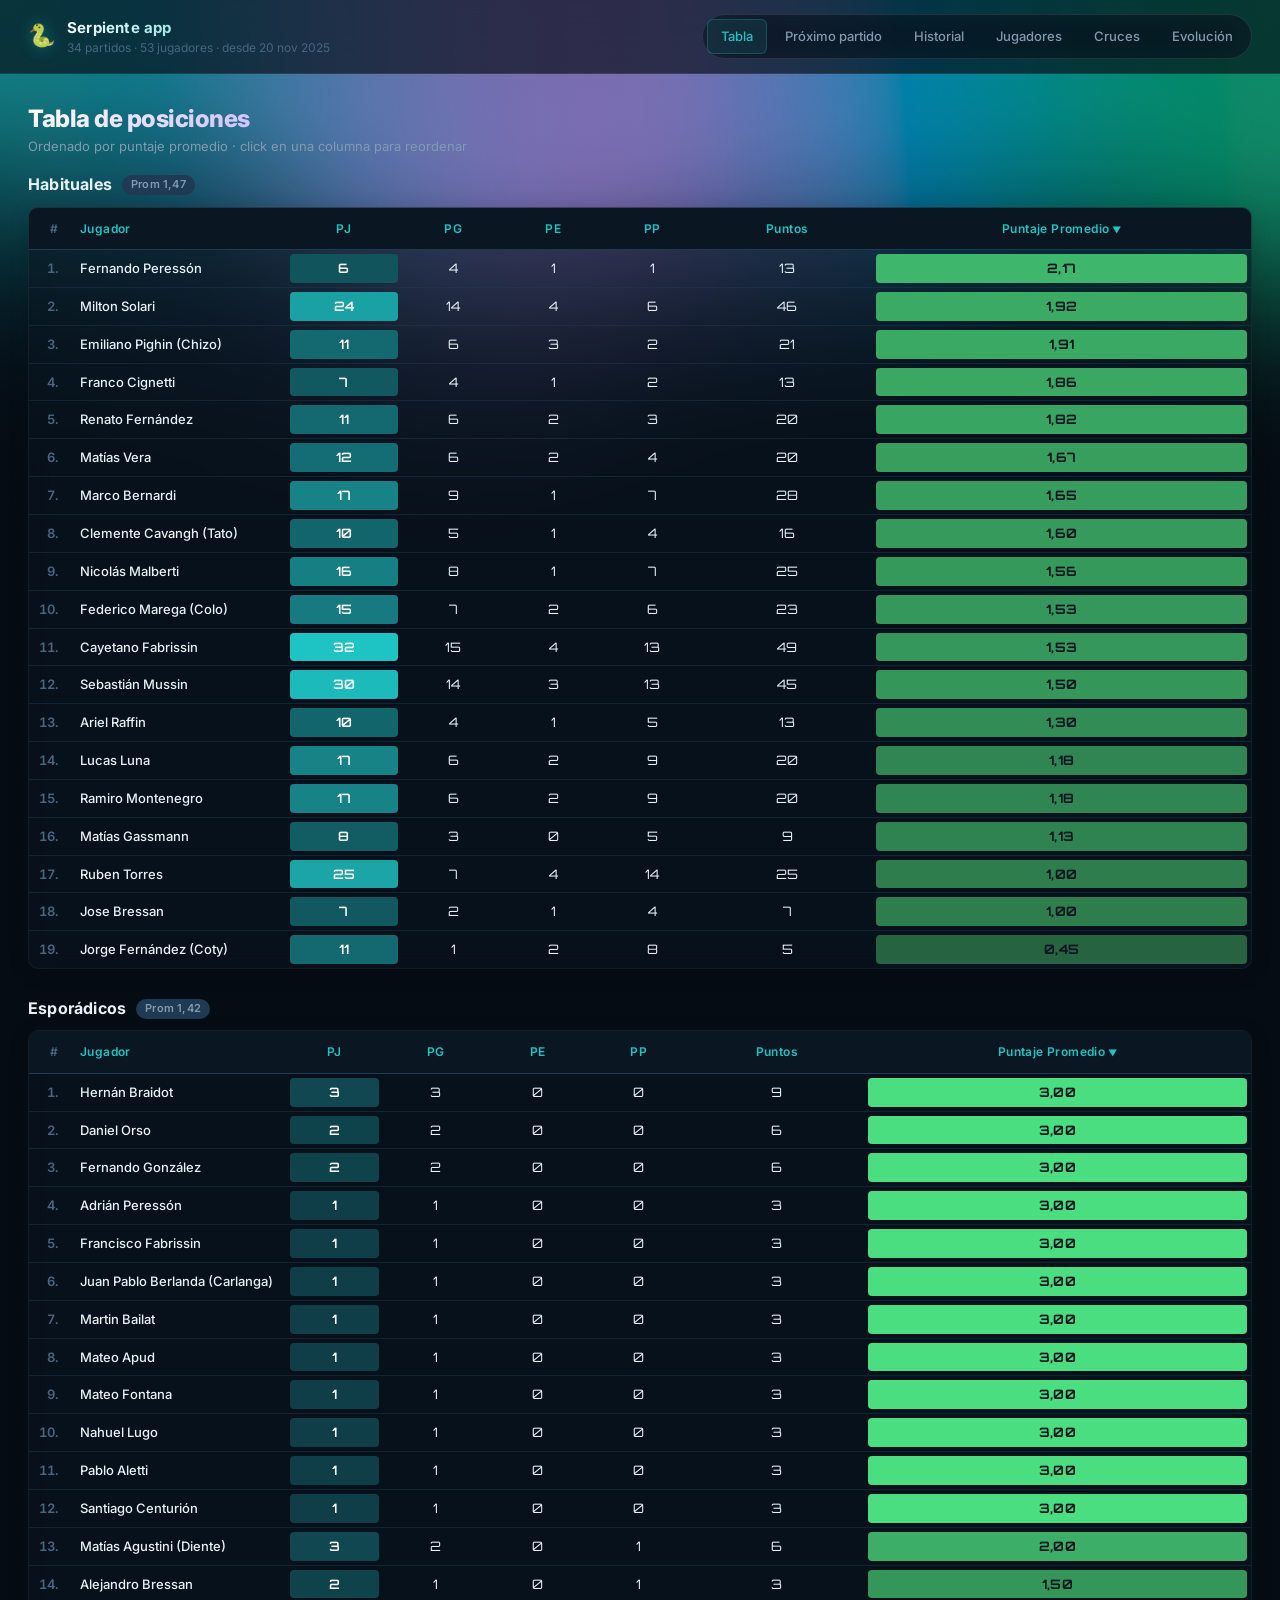
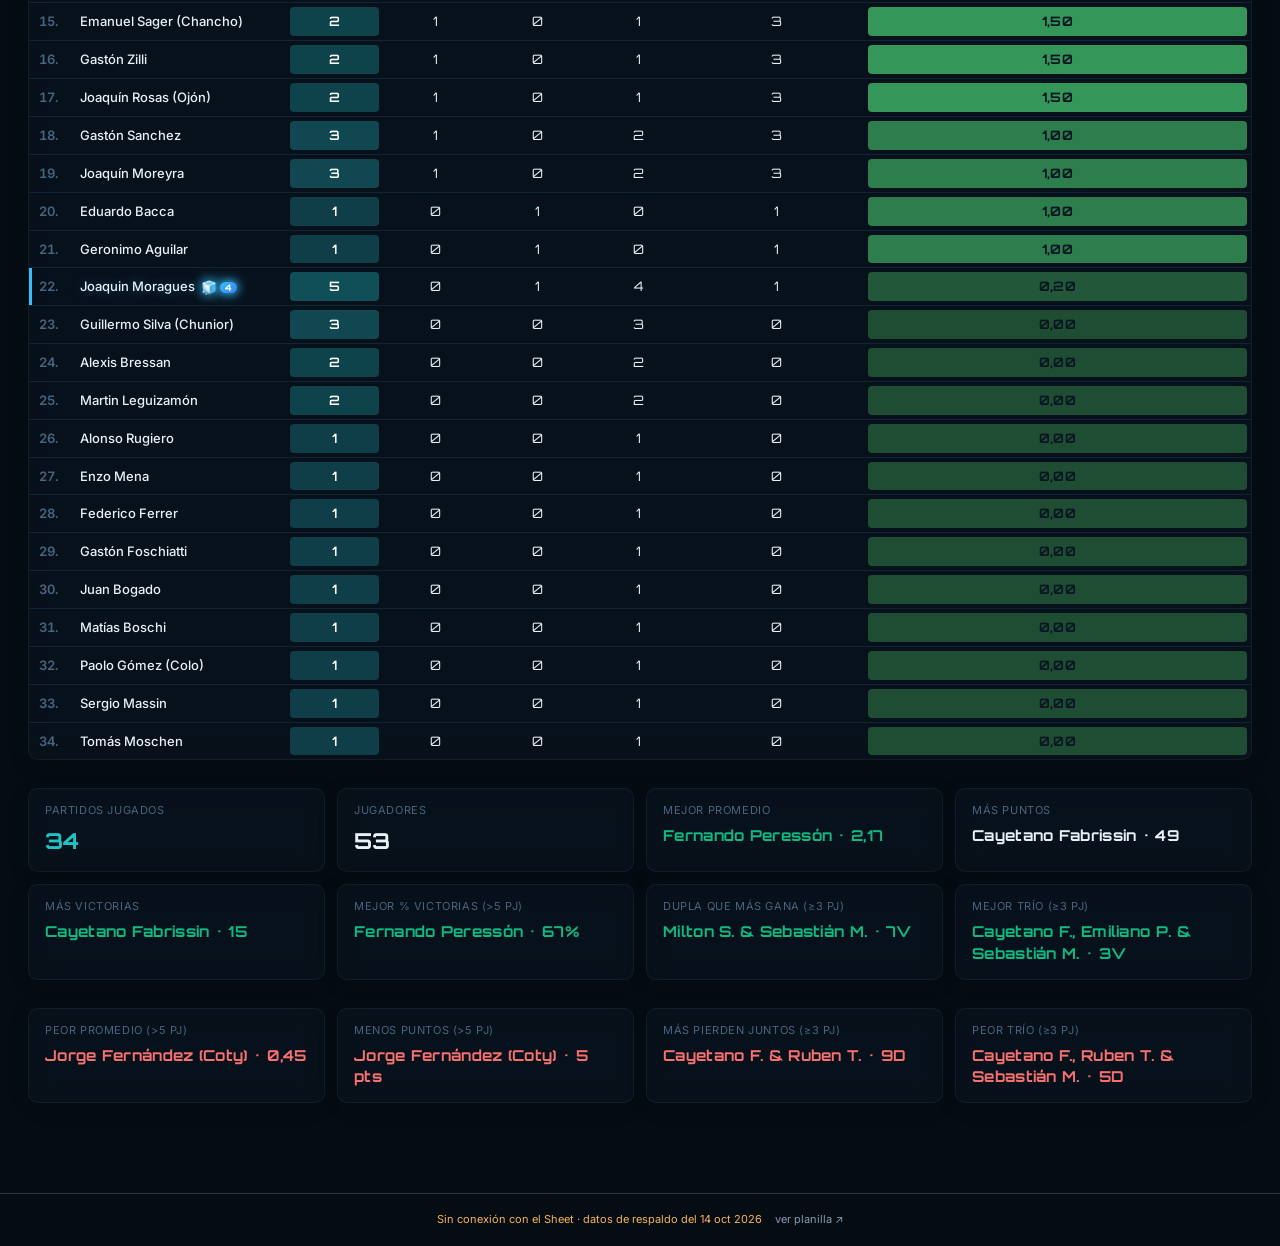
==== commit da1408f6: "Snake: fondo Aurora (WebGL2) con la paleta de la página Reemplaza el canvas de partículas por un por" ====
--- a/snake/index.html
+++ b/snake/index.html
@@ -83,7 +83,24 @@
 
 .hidden { display: none !important; }
 
-/* ---------- Canvas de partículas (fondo) ---------- */
+/* ---------- Fondo: aurora WebGL (partículas 2D como respaldo) ---------- */
+
+#bg-aurora {
+  position: fixed;
+  inset: 0;
+  width: 100%;
+  height: 100%;
+  z-index: 0;
+  pointer-events: none;
+  display: block;
+}
+#bg-aurora.hidden { display: none; }
+
+/* con la aurora activa, el degradado pulsante del body sobra */
+body.aurora-on {
+  background-image: none;
+  animation: none;
+}
 
 #bg-particles {
   position: fixed;
@@ -1988,6 +2005,7 @@
 </head>
 <body>
 
+<canvas id="bg-aurora" aria-hidden="true"></canvas>
 <canvas id="bg-particles" aria-hidden="true"></canvas>
 
 <header class="topbar">
@@ -2437,7 +2455,7 @@
     });
   }
 
-  initParticles();
+  if (!initAurora()) initParticles();
   render();
 }
 function showError(err) {
@@ -2544,6 +2562,400 @@
     }
   }
 });
+
+// ---------------- Fondo: Aurora (WebGL2) ----------------
+// Port a JS plano del componente <Aurora /> de React Bits (reactbits.dev),
+// con la paleta de la página: teal → violeta → verde.
+// Devuelve true si quedó andando; false si no hay WebGL2 (se usan las partículas).
+
+const AURORA_OPTS = {
+  colorStops: ['#1EC3C3', '#A78BFA', '#10B981'],
+  amplitude: 1,
+  blend: 0.5,
+  height: 0.45,
+  speed: 1,
+  scale: 1,
+  glow: 0.6,
+  brightness: 0.9,
+  layers: 2,
+  direction: 'top',
+  mouseInteraction: true,
+  intro: true,
+  opacity: 0.8,
+  lightMode: false,
+  dpr: undefined,
+};
+
+const AURORA_MAX_STOPS = 5;
+const AURORA_MAX_LAYERS = 3;
+const AURORA_INTRO_SECONDS = 2.4;
+
+const AURORA_VERTEX = `#version 300 es
+in vec2 aPosition;
+void main() {
+  gl_Position = vec4(aPosition, 0.0, 1.0);
+}`;
+
+const AURORA_FRAGMENT = `#version 300 es
+precision highp float;
+precision highp int;
+uniform vec2 uResolution;
+uniform float uTime;
+uniform vec3 uStops[${AURORA_MAX_STOPS}];
+uniform int uStopCount;
+uniform float uAmplitude;
+uniform float uBlend;
+uniform float uHeight;
+uniform float uScale;
+uniform float uGlow;
+uniform float uBrightness;
+uniform int uLayers;
+uniform float uFlip;
+uniform vec3 uPointer;
+uniform float uReveal;
+uniform float uOpacity;
+uniform float uLightMode;
+out vec4 outColor;
+
+vec3 permute(vec3 x) {
+  return mod(((x * 34.0) + 1.0) * x, 289.0);
+}
+
+float snoise(vec2 v) {
+  const vec4 C = vec4(0.211324865405187, 0.366025403784439, -0.577350269189626, 0.024390243902439);
+  vec2 i = floor(v + dot(v, C.yy));
+  vec2 x0 = v - i + dot(i, C.xx);
+  vec2 i1 = (x0.x > x0.y) ? vec2(1.0, 0.0) : vec2(0.0, 1.0);
+  vec4 x12 = x0.xyxy + C.xxzz;
+  x12.xy -= i1;
+  i = mod(i, 289.0);
+  vec3 p = permute(permute(i.y + vec3(0.0, i1.y, 1.0)) + i.x + vec3(0.0, i1.x, 1.0));
+  vec3 m = max(0.5 - vec3(dot(x0, x0), dot(x12.xy, x12.xy), dot(x12.zw, x12.zw)), 0.0);
+  m = m * m;
+  m = m * m;
+  vec3 x = 2.0 * fract(p * C.www) - 1.0;
+  vec3 h = abs(x) - 0.5;
+  vec3 ox = floor(x + 0.5);
+  vec3 a0 = x - ox;
+  m *= 1.79284291400159 - 0.85373472095314 * (a0 * a0 + h * h);
+  vec3 g;
+  g.x = a0.x * x0.x + h.x * x0.y;
+  g.yz = a0.yz * x12.xz + h.yz * x12.yw;
+  return 130.0 * dot(m, g);
+}
+
+float smootherstep(float edge0, float edge1, float x) {
+  float t = clamp((x - edge0) / (edge1 - edge0), 0.0, 1.0);
+  return t * t * t * (t * (t * 6.0 - 15.0) + 10.0);
+}
+
+vec3 oklabToLinear(vec3 c) {
+  float l = c.x + 0.3963377774 * c.y + 0.2158037573 * c.z;
+  float m = c.x - 0.1055613458 * c.y - 0.0638541728 * c.z;
+  float s = c.x - 0.0894841775 * c.y - 1.2914855480 * c.z;
+  l = l * l * l;
+  m = m * m * m;
+  s = s * s * s;
+  return vec3(
+    4.0767416621 * l - 3.3077115913 * m + 0.2309699292 * s,
+    -1.2684380046 * l + 2.6097574011 * m - 0.3413193965 * s,
+    -0.0041960863 * l - 0.7034186147 * m + 1.7076147010 * s
+  );
+}
+
+vec3 toSrgb(vec3 c) {
+  c = clamp(c, 0.0, 1.0);
+  return mix(c * 12.92, 1.055 * pow(c, vec3(1.0 / 2.4)) - 0.055, step(0.0031308, c));
+}
+
+vec3 ramp(float t) {
+  float x = clamp(t, 0.0, 1.0) * float(uStopCount - 1);
+  int i = int(min(floor(x), float(uStopCount - 2)));
+  float f = x - float(i);
+  f = f * f * (3.0 - 2.0 * f);
+  vec3 lch = mix(uStops[i], uStops[i + 1], f);
+  lch.x = mix(lch.x, min(lch.x, 0.7), uLightMode);
+  return toSrgb(oklabToLinear(vec3(lch.x, lch.y * cos(lch.z), lch.y * sin(lch.z))));
+}
+
+float hash(vec2 p) {
+  p = fract(p * vec2(123.34, 456.21));
+  p += dot(p, p + 45.32);
+  return fract(p.x * p.y);
+}
+
+void main() {
+  vec2 frag = gl_FragCoord.xy;
+  float y = 1.0 - frag.y / uResolution.y;
+  y = mix(y, 1.0 - y, uFlip);
+  float u = frag.x / uResolution.x;
+  float X = (frag.x - uResolution.x * 0.5) / uResolution.y;
+  float t = uTime;
+  float reach = uPointer.z * exp(-pow((X - uPointer.x) / 0.38, 2.0));
+
+  vec3 glow = vec3(0.0);
+  float cover = 0.0;
+  for (int k = 0; k < ${AURORA_MAX_LAYERS}; k++) {
+    if (k >= uLayers) break;
+    float layer = float(k);
+    float seed = layer * 13.7;
+    float pace = t * (1.0 - layer * 0.18);
+    float warp = snoise(vec2(X * 0.45 * uScale + pace * 0.02 + seed, pace * 0.05 + seed));
+    float wave = snoise(vec2(X * 0.75 * uScale + warp * 0.35 - pace * 0.03 + seed, pace * 0.07 - seed)) * 0.72
+      + snoise(vec2(X * 1.6 * uScale + warp * 0.5 + pace * 0.04 - seed, pace * 0.1 + seed * 0.5)) * 0.28;
+    float hem = uHeight + layer * 0.07 + wave * 0.15 * uAmplitude;
+    hem += reach * 0.08 * (layer < 0.5 ? 1.0 : 0.4);
+    hem = mix(-0.25, hem, uReveal);
+
+    float soft = (0.04 + uBlend * 0.16) * (1.0 + layer * 0.9);
+    float rise = hem - y;
+    float low = -soft - uGlow * 0.14;
+    float high = 0.26 + soft * 0.6;
+    float body = pow(smootherstep(low, high, rise), 1.5 + uGlow * 0.6);
+    float lobes = 0.86 + 0.14 * snoise(vec2(X * 0.9 * uScale - pace * 0.025 + seed, y * 0.3 + pace * 0.04));
+    float alpha = body * lobes * (layer < 0.5 ? 1.0 : 0.32 / layer);
+    alpha = clamp(alpha * (1.0 + reach * 0.25 * smootherstep(0.9, 0.0, abs(y - hem))), 0.0, 1.0);
+
+    vec3 tint = ramp(u + 0.05 * sin(pace * 0.08 + layer * 2.3) + layer * 0.1 + max(rise, 0.0) * 0.05);
+    glow = 1.0 - (1.0 - glow) * (1.0 - tint * alpha);
+    cover = 1.0 - (1.0 - cover) * (1.0 - alpha);
+  }
+
+  float fade = smootherstep(0.0, 0.7, uReveal) * uOpacity;
+  float strength = clamp(uBrightness, 0.0, 2.0);
+  glow *= fade * min(strength, 1.0);
+  cover *= fade * min(strength, 1.0);
+  glow = 1.0 - pow(1.0 - glow, vec3(max(strength, 1.0)));
+  float dither = (hash(frag) - 0.5) / 255.0;
+
+  if (uLightMode > 0.5) {
+    vec3 tint = cover > 0.0001 ? glow / cover : vec3(0.0);
+    cover *= smootherstep(0.0, 0.25, cover);
+    float alpha = cover * 0.7;
+    outColor = vec4(tint * alpha + dither, clamp(alpha + dither, 0.0, 1.0));
+    return;
+  }
+  outColor = vec4(glow + dither, clamp(cover + dither, 0.0, 1.0));
+}`;
+
+function auroraClamp(v, min, max) { return Math.min(max, Math.max(min, v)); }
+
+function auroraToOklch(rgb) {
+  const [r, g, b] = rgb.map(c => (c <= 0.04045 ? c / 12.92 : Math.pow((c + 0.055) / 1.055, 2.4)));
+  const l = Math.cbrt(0.4122214708 * r + 0.5363325363 * g + 0.0514459929 * b);
+  const m = Math.cbrt(0.2119034982 * r + 0.6806995451 * g + 0.1073969566 * b);
+  const s = Math.cbrt(0.0883024619 * r + 0.2817188376 * g + 0.6299787005 * b);
+  const lab = [
+    0.2104542553 * l + 0.793617785 * m - 0.0040720468 * s,
+    1.9779984951 * l - 2.428592205 * m + 0.4505937099 * s,
+    0.0259040371 * l + 0.7827717662 * m - 0.808675766 * s,
+  ];
+  return [lab[0], Math.hypot(lab[1], lab[2]), Math.atan2(lab[2], lab[1])];
+}
+
+function auroraUnwrapHues(stops) {
+  const known = stops.findIndex(stop => stop[1] > 0.02);
+  const anchor = known === -1 ? 0 : stops[known][2];
+  let previous = anchor;
+  return stops.map(stop => {
+    let hue = stop[1] > 0.02 ? stop[2] : previous;
+    while (hue - previous > Math.PI) hue -= Math.PI * 2;
+    while (hue - previous < -Math.PI) hue += Math.PI * 2;
+    previous = hue;
+    return [stop[0], stop[1], hue];
+  });
+}
+
+function auroraCompile(gl, type, source) {
+  const shader = gl.createShader(type);
+  if (!shader) return null;
+  gl.shaderSource(shader, source);
+  gl.compileShader(shader);
+  if (gl.getShaderParameter(shader, gl.COMPILE_STATUS)) return shader;
+  console.warn('Aurora shader:', gl.getShaderInfoLog(shader));
+  gl.deleteShader(shader);
+  return null;
+}
+
+function auroraLink(gl) {
+  const vertex = auroraCompile(gl, gl.VERTEX_SHADER, AURORA_VERTEX);
+  const fragment = auroraCompile(gl, gl.FRAGMENT_SHADER, AURORA_FRAGMENT);
+  const program = gl.createProgram();
+  if (!vertex || !fragment || !program) return null;
+  gl.attachShader(program, vertex);
+  gl.attachShader(program, fragment);
+  gl.bindAttribLocation(program, 0, 'aPosition');
+  gl.linkProgram(program);
+  gl.deleteShader(vertex);
+  gl.deleteShader(fragment);
+  if (!gl.getProgramParameter(program, gl.LINK_STATUS)) {
+    gl.deleteProgram(program);
+    return null;
+  }
+  const uniforms = {};
+  const count = gl.getProgramParameter(program, gl.ACTIVE_UNIFORMS);
+  for (let i = 0; i < count; i++) {
+    const info = gl.getActiveUniform(program, i);
+    if (info) uniforms[info.name.replace('[0]', '')] = gl.getUniformLocation(program, info.name);
+  }
+  return { program, uniforms };
+}
+
+function initAurora() {
+  const canvas = document.getElementById('bg-aurora');
+  if (!canvas) return false;
+  if (canvas._initialized) return true;
+  let gl = null;
+  try {
+    gl = canvas.getContext('webgl2', { alpha: true, premultipliedAlpha: true, antialias: false, depth: false, stencil: false });
+  } catch (_) { gl = null; }
+  if (!gl) { canvas.classList.add('hidden'); return false; }
+  const program = auroraLink(gl);
+  if (!program) { canvas.classList.add('hidden'); return false; }
+  canvas._initialized = true;
+  document.body.classList.add('aurora-on');
+  const u = program.uniforms;
+
+  const o = AURORA_OPTS;
+  const stops = (Array.isArray(o.colorStops) ? o.colorStops : []).filter(Boolean).map(String).slice(0, AURORA_MAX_STOPS);
+  const s = {
+    stops: stops.length >= 2 ? stops : stops.length === 1 ? [stops[0], stops[0]] : ['#1EC3C3', '#A78BFA'],
+    amplitude: Math.max(0, o.amplitude),
+    blend: auroraClamp(o.blend, 0, 1),
+    speed: o.speed,
+    height: auroraClamp(o.height, 0, 1),
+    scale: Math.max(0.1, o.scale),
+    glow: Math.max(0, o.glow),
+    brightness: Math.max(0, o.brightness),
+    layers: auroraClamp(Math.round(o.layers), 1, AURORA_MAX_LAYERS),
+    flip: o.direction === 'bottom' ? 1 : 0,
+    mouseInteraction: o.mouseInteraction,
+    intro: o.intro,
+    opacity: auroraClamp(o.opacity, 0, 1),
+    lightMode: o.lightMode,
+    dpr: o.dpr,
+  };
+
+  const buffer = gl.createBuffer();
+  const vao = gl.createVertexArray();
+  gl.bindVertexArray(vao);
+  gl.bindBuffer(gl.ARRAY_BUFFER, buffer);
+  gl.bufferData(gl.ARRAY_BUFFER, new Float32Array([-1, -1, 3, -1, -1, 3]), gl.STATIC_DRAW);
+  gl.enableVertexAttribArray(0);
+  gl.vertexAttribPointer(0, 2, gl.FLOAT, false, 0, 0);
+
+  // Colores → OKLCH (una sola vez, los stops no cambian)
+  const probe = document.createElement('canvas').getContext('2d', { willReadFrequently: true });
+  const parse = value => {
+    if (!probe) return [1, 1, 1];
+    probe.clearRect(0, 0, 1, 1);
+    probe.fillStyle = '#ffffff';
+    probe.fillStyle = value;
+    probe.fillRect(0, 0, 1, 1);
+    const [r, g, b] = probe.getImageData(0, 0, 1, 1).data;
+    return [r / 255, g / 255, b / 255];
+  };
+  const palette = new Float32Array(AURORA_MAX_STOPS * 3);
+  auroraUnwrapHues(s.stops.map(v => auroraToOklch(parse(v)))).forEach((stop, i) => palette.set(stop, i * 3));
+
+  const reduce = window.matchMedia ? window.matchMedia('(prefers-reduced-motion: reduce)').matches : false;
+  const view = { width: 1, height: 1 };
+  const pointer = { x: 0, y: 0, inside: false };
+  const state = { clock: 0, px: 0, py: 0.5, reach: 0, reveal: s.intro && !reduce ? 0 : 1 };
+  let raf = 0;
+  let last = 0;
+
+  function render() {
+    gl.viewport(0, 0, canvas.width, canvas.height);
+    gl.useProgram(program.program);
+    gl.bindVertexArray(vao);
+    gl.uniform2f(u.uResolution, canvas.width, canvas.height);
+    gl.uniform1f(u.uTime, state.clock);
+    gl.uniform3fv(u.uStops, palette);
+    gl.uniform1i(u.uStopCount, s.stops.length);
+    gl.uniform1f(u.uAmplitude, s.amplitude);
+    gl.uniform1f(u.uBlend, s.blend);
+    gl.uniform1f(u.uHeight, s.height);
+    gl.uniform1f(u.uScale, s.scale);
+    gl.uniform1f(u.uGlow, s.glow);
+    gl.uniform1f(u.uBrightness, s.brightness);
+    gl.uniform1i(u.uLayers, s.layers);
+    gl.uniform1f(u.uFlip, s.flip);
+    gl.uniform3f(u.uPointer, state.px, state.py, state.reach);
+    gl.uniform1f(u.uReveal, 1 - Math.pow(1 - state.reveal, 3));
+    gl.uniform1f(u.uOpacity, s.opacity);
+    gl.uniform1f(u.uLightMode, s.lightMode ? 1 : 0);
+    gl.drawArrays(gl.TRIANGLES, 0, 3);
+  }
+
+  function frame(now) {
+    raf = 0;
+    if (document.hidden) return;
+    // si el viewport cambió sin disparar resize (pestaña abierta en segundo plano), corregir
+    const ratio = Math.min(s.dpr || window.devicePixelRatio || 1, 2);
+    if (canvas.width !== Math.max(1, Math.round(window.innerWidth * ratio)) ||
+        canvas.height !== Math.max(1, Math.round(window.innerHeight * ratio))) { resize(); return; }
+    const dt = last ? auroraClamp((now - last) / 1000, 0.0005, 0.05) : 1 / 60;
+    last = now;
+    const motion = reduce ? 0 : 1;
+    state.clock += dt * s.speed * motion;
+    const engaged = s.mouseInteraction && pointer.inside && !reduce;
+    const follow = 1 - Math.exp(-dt / 0.6);
+    if (engaged) {
+      const tx = (pointer.x - view.width / 2) / view.height;
+      const ty = s.flip ? 1 - pointer.y / view.height : pointer.y / view.height;
+      state.px += (tx - state.px) * follow;
+      state.py += (ty - state.py) * follow;
+    }
+    state.reach += ((engaged ? 1 : 0) - state.reach) * (1 - Math.exp(-dt / (engaged ? 0.9 : 1.4)));
+    if (!s.intro || reduce) state.reveal = 1;
+    else if (state.reveal < 1) state.reveal = Math.min(1, state.reveal + dt / AURORA_INTRO_SECONDS);
+    render();
+    // con movimiento reducido alcanza con un cuadro quieto; el puntero lo despierta
+    if (!reduce || state.reach > 0.001) raf = requestAnimationFrame(frame);
+  }
+
+  function wake() {
+    if (!raf && !document.hidden) raf = requestAnimationFrame(frame);
+  }
+
+  function resize() {
+    const width = Math.max(1, window.innerWidth);
+    const height = Math.max(1, window.innerHeight);
+    const ratio = Math.min(s.dpr || window.devicePixelRatio || 1, 2);
+    view.width = width;
+    view.height = height;
+    canvas.width = Math.max(1, Math.round(width * ratio));
+    canvas.height = Math.max(1, Math.round(height * ratio));
+    render();
+    wake();
+  }
+
+  function onPointerMove(event) {
+    pointer.x = event.clientX;
+    pointer.y = event.clientY;
+    const wasInside = pointer.inside;
+    pointer.inside = pointer.x >= 0 && pointer.y >= 0 && pointer.x <= view.width && pointer.y <= view.height;
+    if (pointer.inside && !wasInside) {
+      state.px = (pointer.x - view.width / 2) / Math.max(1, view.height);
+      state.py = s.flip ? 1 - pointer.y / Math.max(1, view.height) : pointer.y / Math.max(1, view.height);
+    }
+    wake();
+  }
+  function onPointerUp(event) { if (event.pointerType !== 'mouse') pointer.inside = false; }
+  function onPointerLeave() { pointer.inside = false; }
+  function onVisibility() { last = 0; wake(); }
+
+  window.addEventListener('resize', resize);
+  window.addEventListener('pointermove', onPointerMove, { passive: true });
+  window.addEventListener('pointerdown', onPointerMove, { passive: true });
+  window.addEventListener('pointerup', onPointerUp, { passive: true });
+  window.addEventListener('pointercancel', onPointerUp, { passive: true });
+  document.documentElement.addEventListener('pointerleave', onPointerLeave);
+  document.addEventListener('visibilitychange', onVisibility);
+  resize();
+  return true;
+}
 
 // ---------------- Background particles ----------------
 
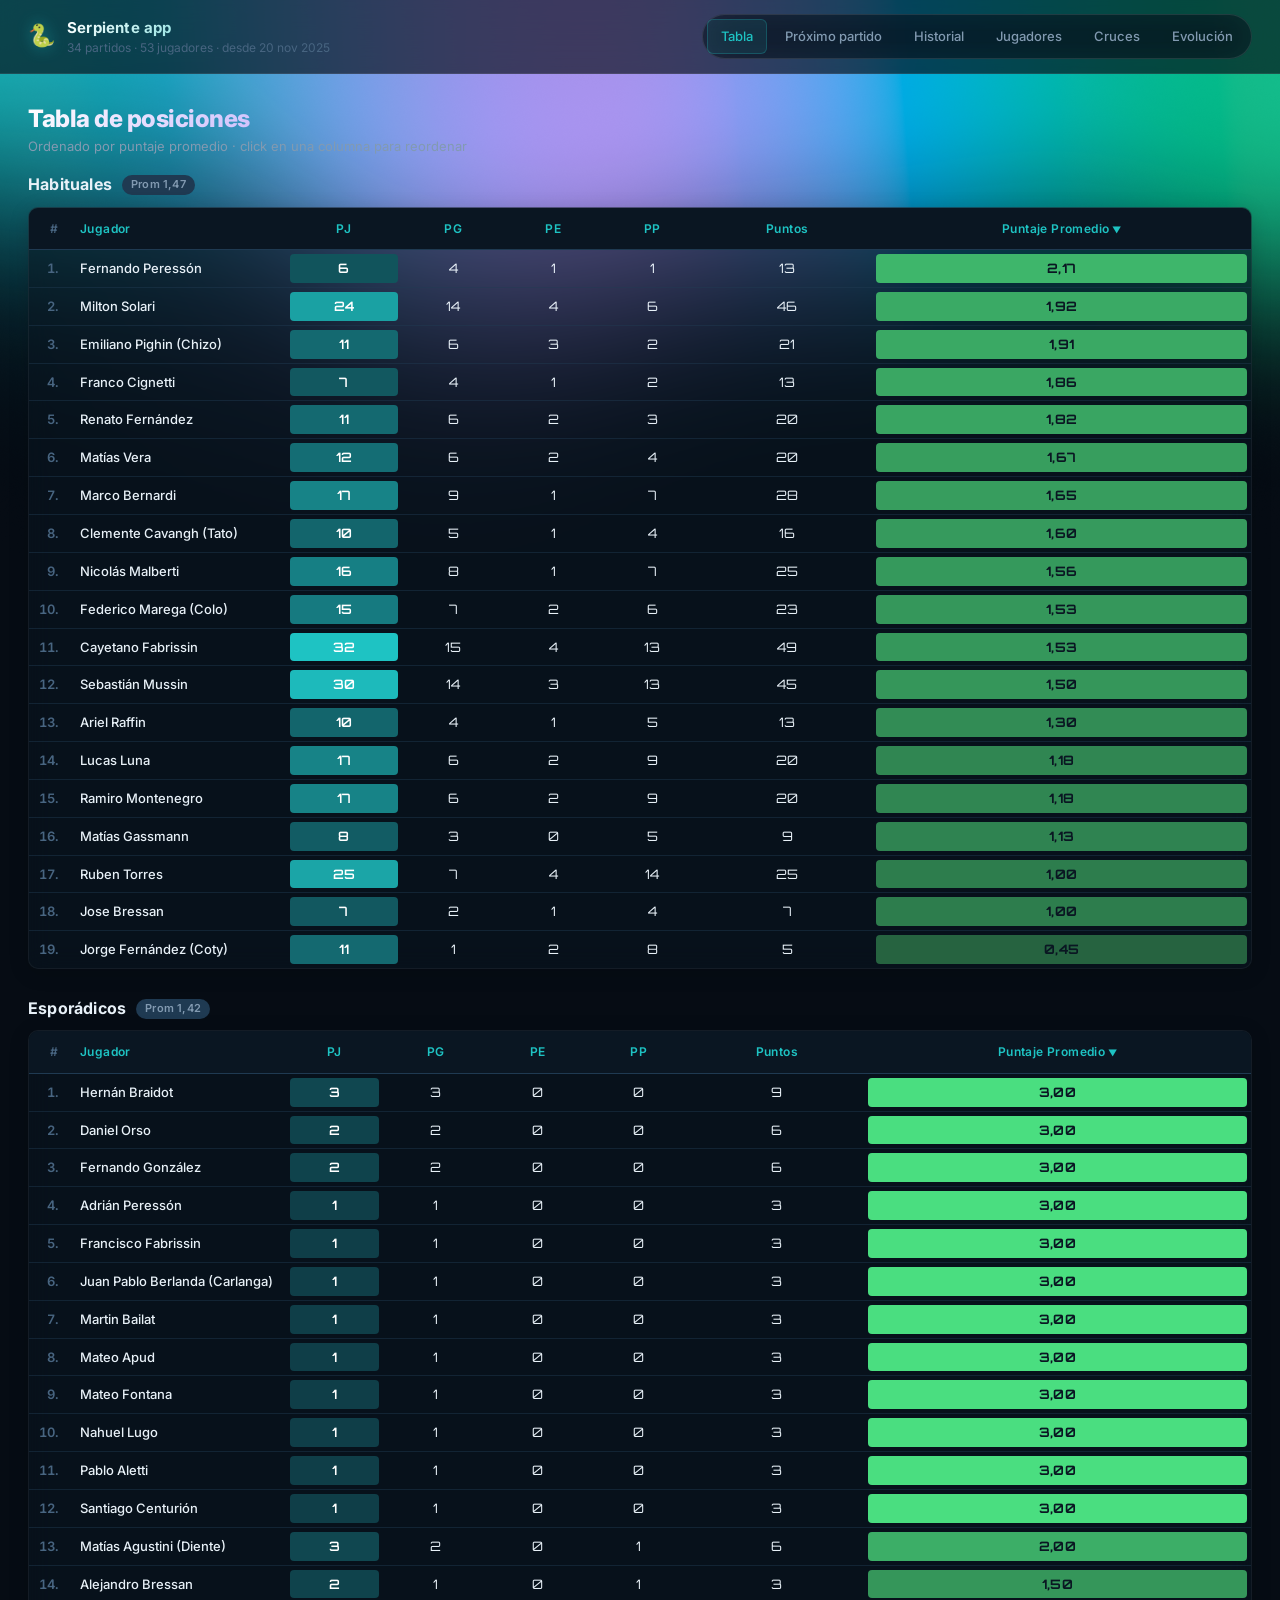
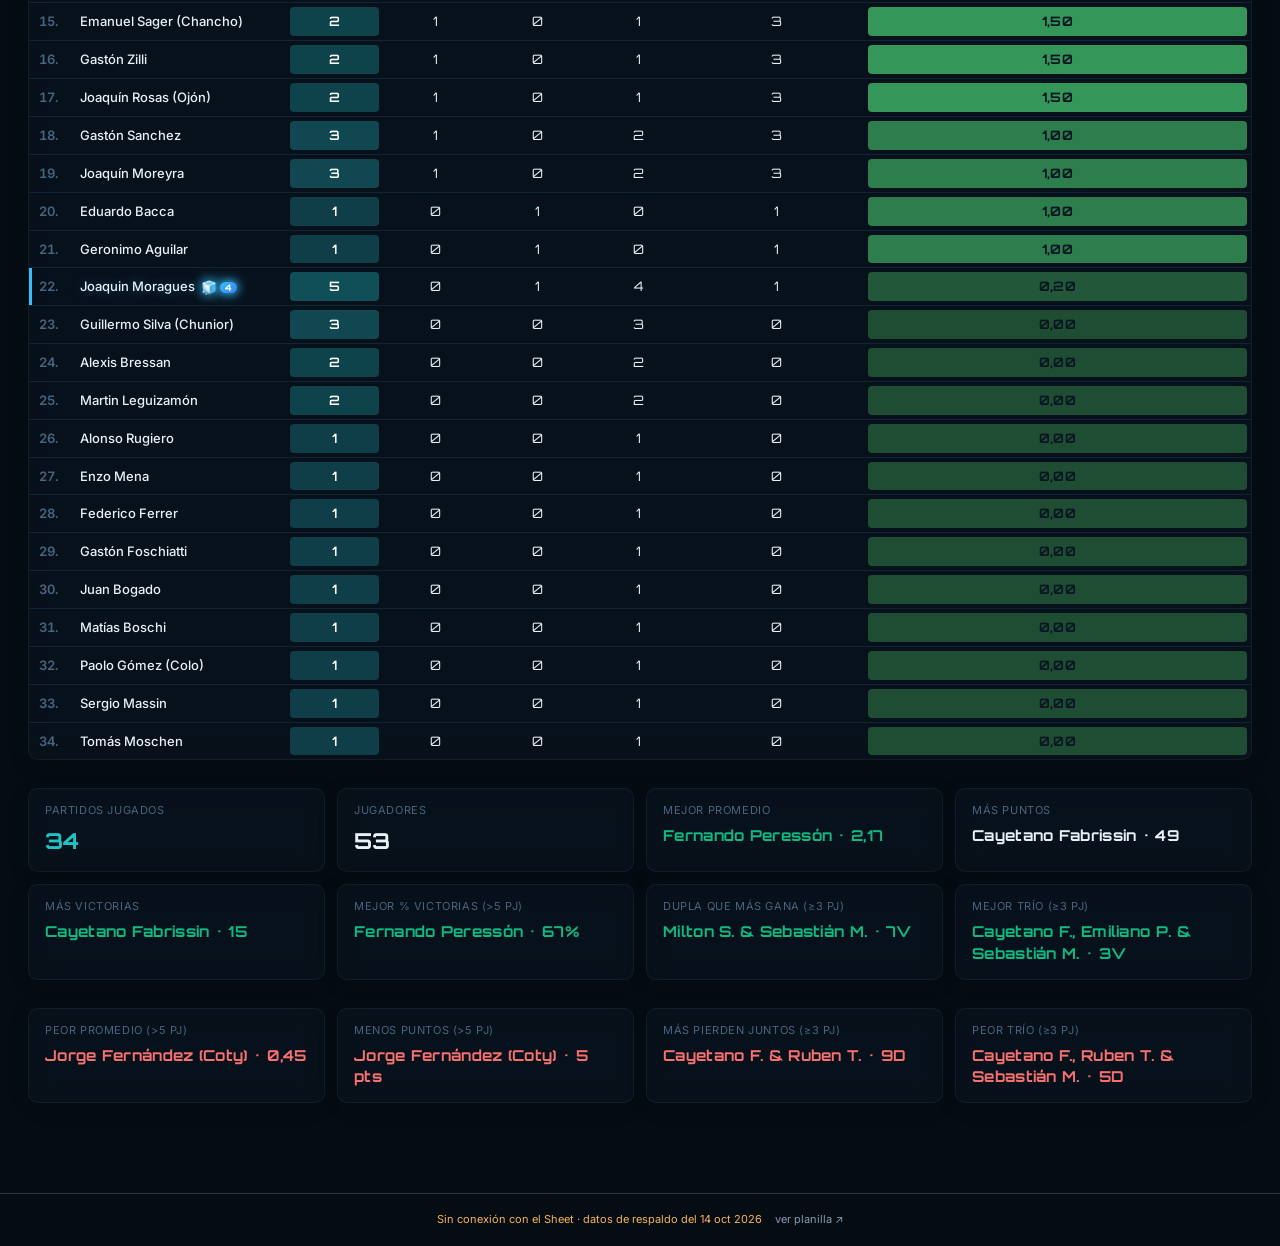
==== commit 066f571c: "Snake: aurora con brillo y opacidad por defecto del componente Co-Authored-By: Claude Fable 5.1 <nor" ====
--- a/snake/index.html
+++ b/snake/index.html
@@ -2576,12 +2576,12 @@
   speed: 1,
   scale: 1,
   glow: 0.6,
-  brightness: 0.9,
+  brightness: 1,
   layers: 2,
   direction: 'top',
   mouseInteraction: true,
   intro: true,
-  opacity: 0.8,
+  opacity: 1,
   lightMode: false,
   dpr: undefined,
 };
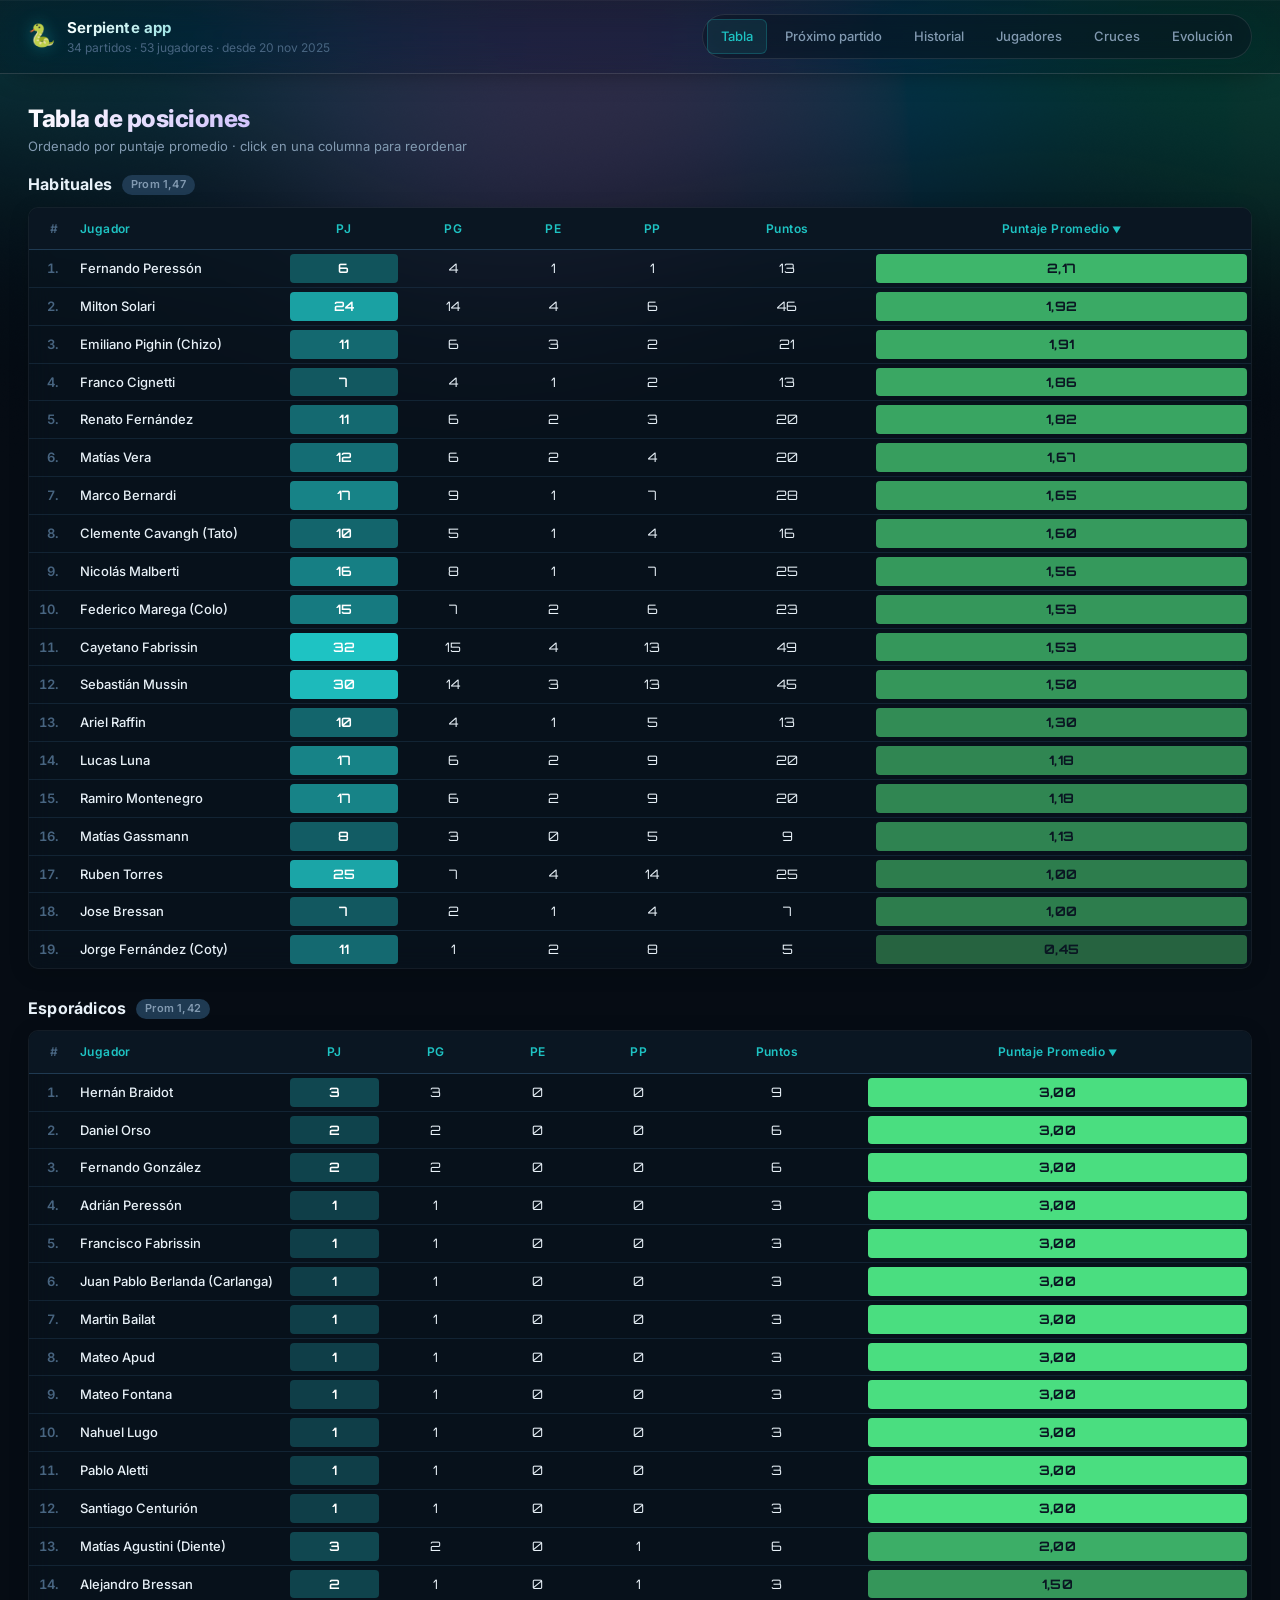
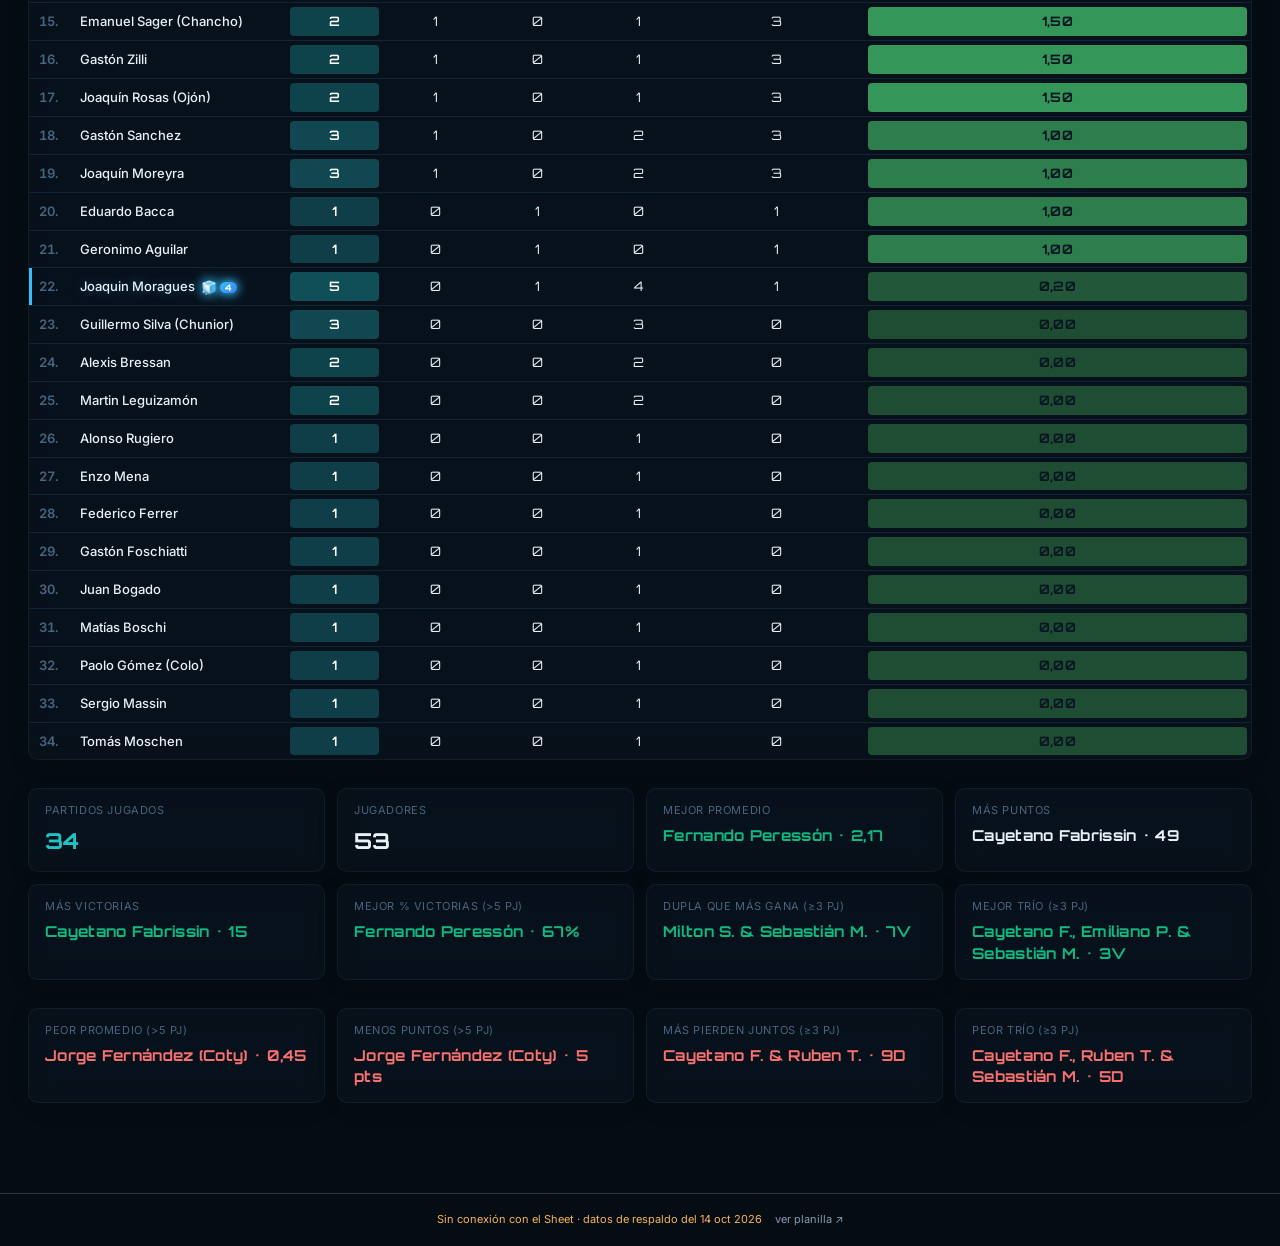
==== commit 4a4b9833: "Snake: aurora tenue para el modo oscuro y header de vidrio más liviano La aurora a plena intensidad " ====
--- a/snake/index.html
+++ b/snake/index.html
@@ -142,10 +142,11 @@
   align-items: center;
   gap: 24px;
   padding: 14px 28px;
-  background: rgba(6, 12, 20, 0.65);
-  backdrop-filter: blur(16px);
-  -webkit-backdrop-filter: blur(16px);
-  border-bottom: 1px solid rgba(255, 255, 255, 0.08);
+  background: linear-gradient(180deg, rgba(6, 12, 20, 0.38), rgba(6, 12, 20, 0.26));
+  backdrop-filter: blur(22px) saturate(150%);
+  -webkit-backdrop-filter: blur(22px) saturate(150%);
+  border-bottom: 1px solid rgba(255, 255, 255, 0.14);
+  box-shadow: 0 1px 0 rgba(255, 255, 255, 0.04) inset, 0 10px 30px -18px rgba(0, 0, 0, 0.6);
 }
 
 .brand {
@@ -2572,16 +2573,16 @@
   colorStops: ['#1EC3C3', '#A78BFA', '#10B981'],
   amplitude: 1,
   blend: 0.5,
-  height: 0.45,
+  height: 0.4,
   speed: 1,
   scale: 1,
   glow: 0.6,
-  brightness: 1,
+  brightness: 0.75,
   layers: 2,
   direction: 'top',
   mouseInteraction: true,
   intro: true,
-  opacity: 1,
+  opacity: 0.32,
   lightMode: false,
   dpr: undefined,
 };
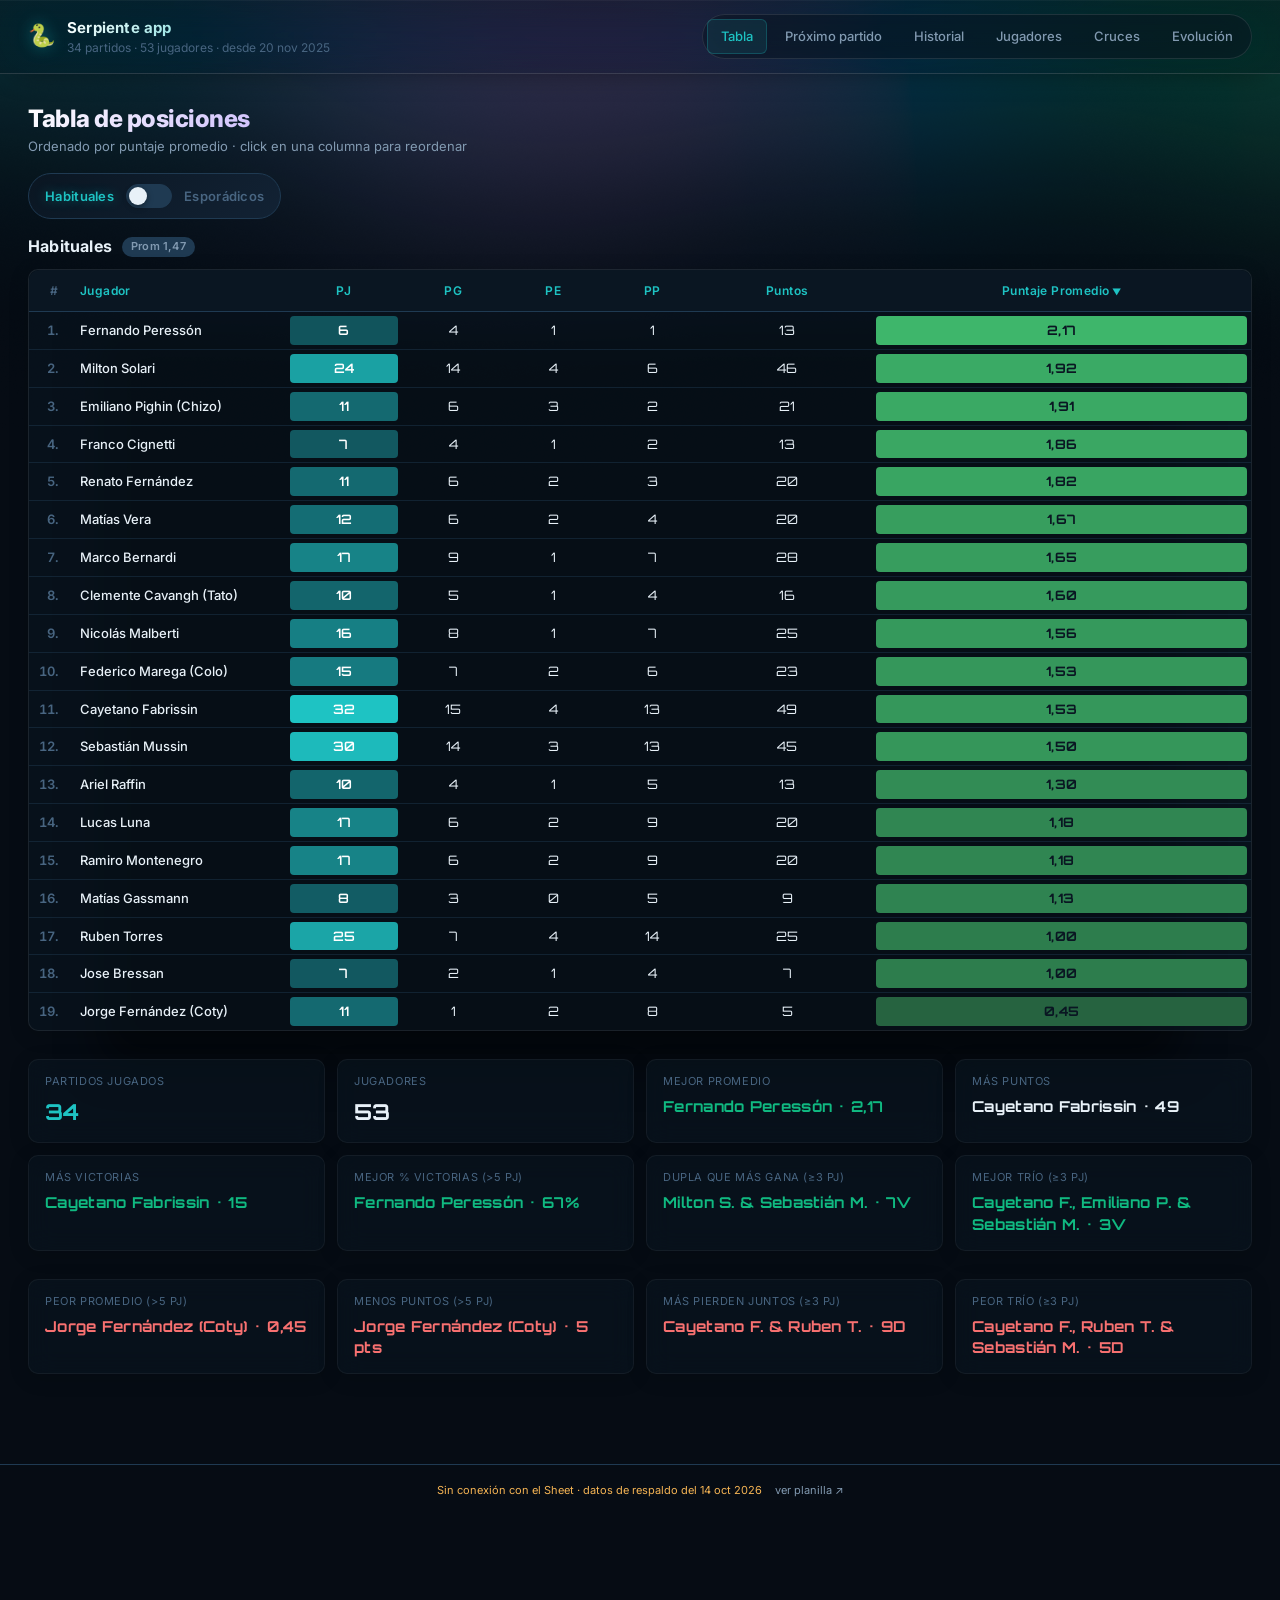
==== commit 432c89b8: "Snake: tablas con BorderGlow y flip card con switch Habituales/Esporádicos Las dos tablas de posicio" ====
--- a/snake/index.html
+++ b/snake/index.html
@@ -2002,6 +2002,239 @@
 .bottombar .footer-link { color: var(--text-dim); text-decoration: none; margin-left: 10px; }
 .bottombar .footer-link:hover { color: var(--teal); }
 .bottombar .footer-warn { color: var(--amber); }
+
+/* ---------- BorderGlow (port del componente de React Bits) ----------
+   Tarjeta con borde de malla de colores y luz exterior que sigue al puntero
+   cuando se acerca a los bordes. Paleta de la página: teal, violeta, verde. */
+
+.border-glow-card {
+  --edge-proximity: 0;
+  --cursor-angle: 45deg;
+  --edge-sensitivity: 30;
+  --color-sensitivity: calc(var(--edge-sensitivity) + 20);
+  --border-radius: var(--radius);
+  --glow-padding: 40px;
+  --cone-spread: 25;
+  --fill-opacity: 0.5;
+  --card-bg: #0d1b2a;
+  /* luz exterior: teal (hsl de #1EC3C3 aclarado) */
+  --glow-color:    hsl(180deg 70% 62% / 100%);
+  --glow-color-60: hsl(180deg 70% 62% / 60%);
+  --glow-color-50: hsl(180deg 70% 62% / 50%);
+  --glow-color-40: hsl(180deg 70% 62% / 40%);
+  --glow-color-30: hsl(180deg 70% 62% / 30%);
+  --glow-color-20: hsl(180deg 70% 62% / 20%);
+  --glow-color-10: hsl(180deg 70% 62% / 10%);
+  /* malla de colores del borde: teal / violeta / verde */
+  --gradient-one:   radial-gradient(at 80% 55%, #1EC3C3 0px, transparent 50%);
+  --gradient-two:   radial-gradient(at 69% 34%, #A78BFA 0px, transparent 50%);
+  --gradient-three: radial-gradient(at 8% 6%,   #10B981 0px, transparent 50%);
+  --gradient-four:  radial-gradient(at 41% 38%, #1EC3C3 0px, transparent 50%);
+  --gradient-five:  radial-gradient(at 86% 85%, #A78BFA 0px, transparent 50%);
+  --gradient-six:   radial-gradient(at 82% 18%, #10B981 0px, transparent 50%);
+  --gradient-seven: radial-gradient(at 51% 4%,  #A78BFA 0px, transparent 50%);
+  --gradient-base:  linear-gradient(#1EC3C3 0 100%);
+
+  position: relative;
+  border-radius: var(--border-radius);
+  isolation: isolate;
+  transform: translate3d(0, 0, 0.01px);
+  display: grid;
+  border: 1px solid rgba(255, 255, 255, 0.08);
+  background: rgba(10, 22, 34, 0.55);
+  backdrop-filter: blur(12px);
+  -webkit-backdrop-filter: blur(12px);
+  overflow: visible;
+  box-shadow: 0 4px 20px rgba(0, 0, 0, 0.15);
+}
+
+.border-glow-card::before,
+.border-glow-card::after,
+.border-glow-card > .edge-light {
+  content: "";
+  position: absolute;
+  inset: 0;
+  border-radius: inherit;
+  transition: opacity 0.25s ease-out;
+  z-index: -1;
+}
+
+.border-glow-card:not(:hover):not(.sweep-active)::before,
+.border-glow-card:not(:hover):not(.sweep-active)::after,
+.border-glow-card:not(:hover):not(.sweep-active) > .edge-light {
+  opacity: 0;
+  transition: opacity 0.75s ease-in-out;
+}
+
+/* borde de malla de colores */
+.border-glow-card::before {
+  border: 1px solid transparent;
+  background:
+    linear-gradient(var(--card-bg) 0 100%) padding-box,
+    linear-gradient(rgb(255 255 255 / 0%) 0% 100%) border-box,
+    var(--gradient-one) border-box,
+    var(--gradient-two) border-box,
+    var(--gradient-three) border-box,
+    var(--gradient-four) border-box,
+    var(--gradient-five) border-box,
+    var(--gradient-six) border-box,
+    var(--gradient-seven) border-box,
+    var(--gradient-base) border-box;
+  opacity: calc((var(--edge-proximity) - var(--color-sensitivity)) / (100 - var(--color-sensitivity)));
+  mask-image: conic-gradient(
+    from var(--cursor-angle) at center,
+    black calc(var(--cone-spread) * 1%),
+    transparent calc((var(--cone-spread) + 15) * 1%),
+    transparent calc((100 - var(--cone-spread) - 15) * 1%),
+    black calc((100 - var(--cone-spread)) * 1%)
+  );
+  -webkit-mask-image: conic-gradient(
+    from var(--cursor-angle) at center,
+    black calc(var(--cone-spread) * 1%),
+    transparent calc((var(--cone-spread) + 15) * 1%),
+    transparent calc((100 - var(--cone-spread) - 15) * 1%),
+    black calc((100 - var(--cone-spread)) * 1%)
+  );
+}
+
+/* relleno de malla cerca de los bordes */
+.border-glow-card::after {
+  border: 1px solid transparent;
+  background:
+    var(--gradient-one) padding-box,
+    var(--gradient-two) padding-box,
+    var(--gradient-three) padding-box,
+    var(--gradient-four) padding-box,
+    var(--gradient-five) padding-box,
+    var(--gradient-six) padding-box,
+    var(--gradient-seven) padding-box,
+    var(--gradient-base) padding-box;
+  mask-image:
+    linear-gradient(to bottom, black, black),
+    radial-gradient(ellipse at 50% 50%, black 40%, transparent 65%),
+    radial-gradient(ellipse at 66% 66%, black 5%, transparent 40%),
+    radial-gradient(ellipse at 33% 33%, black 5%, transparent 40%),
+    radial-gradient(ellipse at 66% 33%, black 5%, transparent 40%),
+    radial-gradient(ellipse at 33% 66%, black 5%, transparent 40%),
+    conic-gradient(from var(--cursor-angle) at center, transparent 5%, black 15%, black 85%, transparent 95%);
+  mask-composite: subtract, add, add, add, add, add;
+  opacity: calc(var(--fill-opacity) * (var(--edge-proximity) - var(--color-sensitivity)) / (100 - var(--color-sensitivity)));
+  mix-blend-mode: soft-light;
+}
+
+/* luz exterior */
+.border-glow-card > .edge-light {
+  inset: calc(var(--glow-padding) * -1);
+  pointer-events: none;
+  z-index: 1;
+  mask-image: conic-gradient(from var(--cursor-angle) at center, black 2.5%, transparent 10%, transparent 90%, black 97.5%);
+  -webkit-mask-image: conic-gradient(from var(--cursor-angle) at center, black 2.5%, transparent 10%, transparent 90%, black 97.5%);
+  opacity: calc((var(--edge-proximity) - var(--edge-sensitivity)) / (100 - var(--edge-sensitivity)));
+  mix-blend-mode: plus-lighter;
+}
+
+.border-glow-card > .edge-light::before {
+  content: "";
+  position: absolute;
+  inset: var(--glow-padding);
+  border-radius: inherit;
+  box-shadow:
+    inset 0 0 0 1px var(--glow-color),
+    inset 0 0 1px 0 var(--glow-color-60),
+    inset 0 0 3px 0 var(--glow-color-50),
+    inset 0 0 6px 0 var(--glow-color-40),
+    inset 0 0 15px 0 var(--glow-color-30),
+    inset 0 0 25px 2px var(--glow-color-20),
+    inset 0 0 50px 2px var(--glow-color-10),
+    0 0 1px 0 var(--glow-color-60),
+    0 0 3px 0 var(--glow-color-50),
+    0 0 6px 0 var(--glow-color-40),
+    0 0 15px 0 var(--glow-color-30),
+    0 0 25px 2px var(--glow-color-20),
+    0 0 50px 2px var(--glow-color-10);
+}
+
+.border-glow-inner {
+  display: flex;
+  flex-direction: column;
+  position: relative;
+  overflow: auto;
+  z-index: 1;
+  border-radius: inherit;
+}
+
+/* las tablas de posiciones adentro de la tarjeta: el vidrio lo pone la tarjeta */
+.border-glow-card .standings-wrap {
+  background: transparent;
+  backdrop-filter: none;
+  -webkit-backdrop-filter: none;
+  border: none;
+  box-shadow: none;
+  border-radius: inherit;
+}
+
+/* ---------- FlipCard (port del componente de React Bits, sin la librería motion) ----------
+   Las dos tablas de posiciones son las dos caras de una tarjeta que gira
+   solo con el switch Habituales / Esporádicos (sin click ni arrastre). */
+
+.standings-flip-wrap { margin-top: 4px; }
+.standings-toggle { margin-bottom: 16px; }
+
+.flip-card {
+  position: relative;
+  width: 100%;
+  perspective: 1100px;
+  transition: height 0.6s cubic-bezier(0.22, 1, 0.36, 1);
+}
+.flip-card.no-anim,
+.flip-card.no-anim * { transition: none !important; animation: none !important; }
+
+.flip-card__shadow {
+  position: absolute;
+  inset: 12% 6% -4%;
+  border-radius: var(--radius);
+  background: rgba(0, 0, 0, 0.45);
+  filter: blur(22px);
+  pointer-events: none;
+  z-index: 0;
+  transform-origin: center;
+}
+.flip-card.is-turning .flip-card__shadow { animation: fc-shadow-turn 0.9s ease-in-out; }
+@keyframes fc-shadow-turn {
+  50% { transform: scaleX(0.08); opacity: 0.15; }
+}
+
+.flip-card__rotor {
+  position: relative;
+  width: 100%;
+  height: 100%;
+  transform-style: preserve-3d;
+  transform: rotateY(0deg);
+  transition: transform 0.9s cubic-bezier(0.34, 1.4, 0.64, 1);
+}
+.flip-card.is-flipped .flip-card__rotor { transform: rotateY(180deg); }
+
+.flip-card__face {
+  position: absolute;
+  top: 0; left: 0; right: 0;
+  backface-visibility: hidden;
+  -webkit-backface-visibility: hidden;
+}
+.flip-card__face--back { transform: rotateY(180deg); }
+.flip-card__face.is-hidden { visibility: hidden; }
+
+/* con "reducir movimiento": fundido en vez de giro */
+.flip-card[data-fade] .flip-card__rotor { transform: none !important; transition: none; }
+.flip-card[data-fade] .flip-card__face {
+  transform: none;
+  backface-visibility: visible;
+  -webkit-backface-visibility: visible;
+  opacity: 0;
+  transition: opacity 0.2s ease;
+}
+.flip-card[data-fade]:not(.is-flipped) .flip-card__face--front,
+.flip-card[data-fade].is-flipped .flip-card__face--back { opacity: 1; }
+.flip-card[data-fade] .flip-card__shadow { animation: none; }
 </style>
 </head>
 <body>
@@ -2563,6 +2796,116 @@
     }
   }
 });
+
+// ---------------- FlipCard de las tablas ----------------
+// Port del componente de React Bits sin la librería motion: giro con
+// transición CSS (con rebote) y altura animada a la cara activa.
+// Gira solo con el switch; nada de click, arrastre ni inclinación.
+
+const STANDINGS_FACE_KEY = 'futbol-standings-face-v1';
+let STANDINGS_FACE = 'habituales';
+try { if (localStorage.getItem(STANDINGS_FACE_KEY) === 'esporadicos') STANDINGS_FACE = 'esporadicos'; } catch (_) {}
+
+function buildStandingsFlip(frontSection, backSection) {
+  const startFlipped = STANDINGS_FACE === 'esporadicos';
+  const wrap = el(`
+    <div class="standings-flip-wrap">
+      <div class="mode-toggle standings-toggle">
+        <span class="mode-label ${startFlipped ? '' : 'active'}" data-target="habituales">Habituales</span>
+        <label class="switch" aria-label="Cambiar entre Habituales y Esporádicos">
+          <input type="checkbox" id="standings-face-input" ${startFlipped ? 'checked' : ''}>
+          <span class="slider"></span>
+        </label>
+        <span class="mode-label ${startFlipped ? 'active' : ''}" data-target="esporadicos">Esporádicos</span>
+      </div>
+      <div class="flip-card no-anim" aria-live="polite">
+        <span class="flip-card__shadow" aria-hidden="true"></span>
+        <div class="flip-card__rotor">
+          <div class="flip-card__face flip-card__face--front"></div>
+          <div class="flip-card__face flip-card__face--back"></div>
+        </div>
+      </div>
+    </div>
+  `);
+  const card  = wrap.querySelector('.flip-card');
+  const faceF = wrap.querySelector('.flip-card__face--front');
+  const faceB = wrap.querySelector('.flip-card__face--back');
+  const input = wrap.querySelector('#standings-face-input');
+  const labels = wrap.querySelectorAll('.mode-label');
+  faceF.appendChild(frontSection);
+  faceB.appendChild(backSection);
+
+  const reduce = window.matchMedia ? window.matchMedia('(prefers-reduced-motion: reduce)').matches : false;
+  if (reduce) card.dataset.fade = '';
+  const TURN_MS = reduce ? 250 : 950;
+
+  const isFlipped = () => card.classList.contains('is-flipped');
+  const activeFace = () => (isFlipped() ? faceB : faceF);
+  function syncHeight() { card.style.height = activeFace().offsetHeight + 'px'; }
+  function hideInactive() {
+    const a = activeFace(), i = a === faceF ? faceB : faceF;
+    i.classList.add('is-hidden'); i.setAttribute('inert', ''); i.setAttribute('aria-hidden', 'true');
+    a.classList.remove('is-hidden'); a.removeAttribute('inert'); a.removeAttribute('aria-hidden');
+  }
+  function syncToggle() {
+    const f = isFlipped();
+    input.checked = f;
+    labels.forEach(l => l.classList.toggle('active', (l.dataset.target === 'esporadicos') === f));
+  }
+
+  card.classList.toggle('is-flipped', startFlipped);
+  hideInactive();
+  if (typeof ResizeObserver !== 'undefined') {
+    const ro = new ResizeObserver(syncHeight);
+    ro.observe(faceF); ro.observe(faceB);
+  }
+  requestAnimationFrame(() => { syncHeight(); requestAnimationFrame(() => card.classList.remove('no-anim')); });
+
+  let turning = 0;
+  function flipTo(toBack) {
+    if (isFlipped() === toBack) { syncToggle(); return; }
+    STANDINGS_FACE = toBack ? 'esporadicos' : 'habituales';
+    try { localStorage.setItem(STANDINGS_FACE_KEY, STANDINGS_FACE); } catch (_) {}
+    // las dos caras visibles mientras gira
+    [faceF, faceB].forEach(f => { f.classList.remove('is-hidden'); f.removeAttribute('inert'); f.removeAttribute('aria-hidden'); });
+    card.classList.toggle('is-flipped', toBack);
+    card.classList.remove('is-turning');
+    void card.offsetWidth; // reinicia la animación de la sombra
+    card.classList.add('is-turning');
+    syncHeight();
+    syncToggle();
+    clearTimeout(turning);
+    turning = setTimeout(() => { card.classList.remove('is-turning'); hideInactive(); }, TURN_MS);
+  }
+
+  input.addEventListener('change', () => flipTo(input.checked));
+  labels.forEach(l => l.addEventListener('click', () => flipTo(l.dataset.target === 'esporadicos')));
+  return wrap;
+}
+
+// ---------------- BorderGlow ----------------
+// Port del componente de React Bits: envuelve un nodo en una tarjeta cuyo
+// borde se ilumina del lado por donde se acerca el puntero.
+
+function wrapBorderGlow(node) {
+  const card = el(`<div class="border-glow-card"><span class="edge-light"></span><div class="border-glow-inner"></div></div>`);
+  card.querySelector('.border-glow-inner').appendChild(node);
+  card.addEventListener('pointermove', (e) => {
+    const rect = card.getBoundingClientRect();
+    const cx = rect.width / 2, cy = rect.height / 2;
+    const dx = (e.clientX - rect.left) - cx;
+    const dy = (e.clientY - rect.top) - cy;
+    let kx = Infinity, ky = Infinity;
+    if (dx !== 0) kx = cx / Math.abs(dx);
+    if (dy !== 0) ky = cy / Math.abs(dy);
+    const edge = Math.min(Math.max(1 / Math.min(kx, ky), 0), 1);
+    let angle = (dx === 0 && dy === 0) ? 0 : Math.atan2(dy, dx) * (180 / Math.PI) + 90;
+    if (angle < 0) angle += 360;
+    card.style.setProperty('--edge-proximity', (edge * 100).toFixed(3));
+    card.style.setProperty('--cursor-angle', angle.toFixed(3) + 'deg');
+  }, { passive: true });
+  return card;
+}
 
 // ---------------- Fondo: Aurora (WebGL2) ----------------
 // Port a JS plano del componente <Aurora /> de React Bits (reactbits.dev),
@@ -3154,6 +3497,8 @@
         <div class="standings-wrap"><table class="standings"><thead><tr></tr></thead><tbody></tbody></table></div>
       </section>
     `);
+    const wrap = section.querySelector('.standings-wrap');
+    section.appendChild(wrapBorderGlow(wrap));
 
     const badgeEl = section.querySelector('.badge-avg');
     if (badgeEl) {
@@ -3215,8 +3560,10 @@
     return section;
   }
 
-  root.appendChild(buildTable(habituales,  'Habituales',  'Todavía no hay jugadores con 5 o más partidos.'));
-  root.appendChild(buildTable(esporadicos, 'Esporádicos', 'Sin jugadores con menos de 5 partidos.'));
+  root.appendChild(buildStandingsFlip(
+    buildTable(habituales,  'Habituales',  'Todavía no hay jugadores con 5 o más partidos.'),
+    buildTable(esporadicos, 'Esporádicos', 'Sin jugadores con menos de 5 partidos.')
+  ));
 
   // KPIs después de la tabla
   const kpiRow = el(`<div class="kpi-row kpi-row-bottom"></div>`);
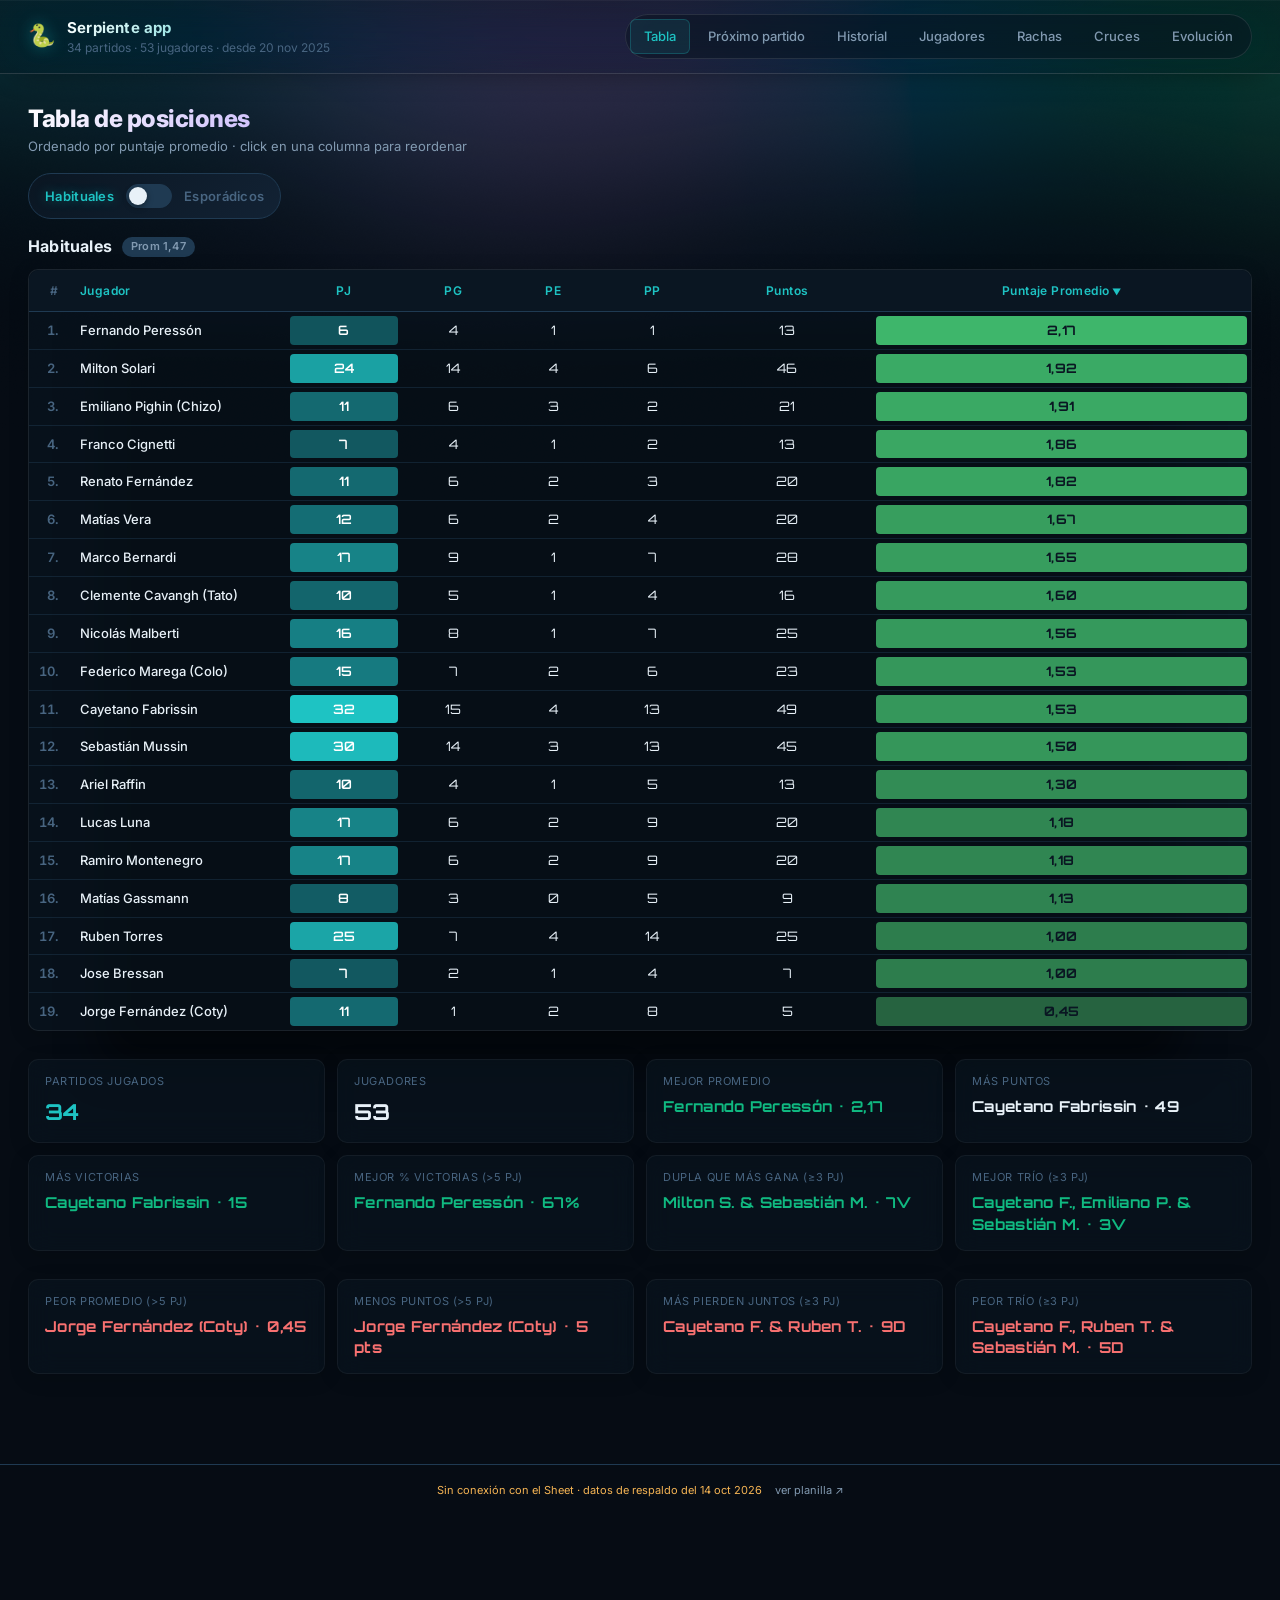
==== commit f4bc6f0f: "Snake: vista Rachas con slicer Hielo / Fuego y fondos de video Nueva ruta #/rachas (enlace en el nav" ====
--- a/snake/index.html
+++ b/snake/index.html
@@ -8,7 +8,7 @@
 <link rel="icon" href="data:image/svg+xml,%3Csvg xmlns=%27http://www.w3.org/2000/svg%27 viewBox=%270 0 100 100%27%3E%3Ctext y=%27.9em%27 font-size=%2790%27%3E%F0%9F%90%8D%3C/text%3E%3C/svg%3E">
 <link rel="preconnect" href="https://fonts.googleapis.com">
 <link rel="preconnect" href="https://fonts.gstatic.com" crossorigin>
-<link href="https://fonts.googleapis.com/css2?family=Inter:wght@400;500;600;700;800&family=Orbitron:wght@500;600;700;800&family=Share+Tech+Mono&display=swap" rel="stylesheet">
+<link href="https://fonts.googleapis.com/css2?family=Inter:wght@400;500;600;700;800&family=Orbitron:wght@500;600;700;800&family=Share+Tech+Mono&family=Outfit:wght@400;500;600;700&family=Gelasio:wght@700&display=swap" rel="stylesheet">
 <style>
 /* ============================================================
    Fútbol de los Jueves — dashboard moderno (dark)
@@ -2158,10 +2158,28 @@
   display: flex;
   flex-direction: column;
   position: relative;
-  overflow: auto;
+  overflow: visible;
   z-index: 1;
   border-radius: inherit;
 }
+
+/* tarjetas de Próximo partido adentro del glow: el vidrio y el borde los pone la tarjeta */
+.border-glow-card > .border-glow-inner > .card {
+  background: transparent;
+  backdrop-filter: none;
+  -webkit-backdrop-filter: none;
+  border: none;
+  box-shadow: none;
+  border-radius: inherit;
+  margin: 0;
+}
+.border-glow-card > .border-glow-inner > .team {
+  border-color: transparent;
+  box-shadow: inset 0 1px 0 rgba(255, 255, 255, 0.08);
+  border-radius: inherit;
+}
+.border-glow-card.glow-proximo-card { margin-bottom: 14px; z-index: 5; }
+.border-glow-card.glow-proximo-help { margin-top: 14px; }
 
 /* las tablas de posiciones adentro de la tarjeta: el vidrio lo pone la tarjeta */
 .border-glow-card .standings-wrap {
@@ -2235,12 +2253,323 @@
 .flip-card[data-fade]:not(.is-flipped) .flip-card__face--front,
 .flip-card[data-fade].is-flipped .flip-card__face--back { opacity: 1; }
 .flip-card[data-fade] .flip-card__shadow { animation: none; }
+
+/* ---------- Vista: RACHAS ----------
+   Dos modos con fondo de video: hielo (campamento invernal, estilo "Camper") y
+   fuego (hero cinematográfico con liquid glass). Se eligen con el slicer y el
+   body lleva data-rachas="hielo|fuego". */
+
+#bg-rachas {
+  position: fixed;
+  inset: 0;
+  z-index: 0;
+  overflow: hidden;
+  background: #0b1a2b;
+}
+#bg-rachas video {
+  position: absolute;
+  inset: 0;
+  width: 100%;
+  height: 100%;
+  object-fit: cover;
+  object-position: 50% 58%;
+  pointer-events: none;
+  display: block;
+}
+/* hielo: velo oscuro arriba para que el header se lea */
+#bg-rachas .rachas-scrim {
+  position: absolute;
+  left: 0; right: 0; top: 0;
+  height: clamp(178px, 30vh, 320px);
+  background: linear-gradient(180deg, rgba(8,17,29,.88) 0%, rgba(8,17,29,.52) 42%, rgba(8,17,29,.18) 74%, rgba(8,17,29,0) 100%);
+  pointer-events: none;
+}
+/* fuego: solo desenfoque abajo, sin oscurecer */
+#bg-rachas .rachas-blur {
+  position: absolute;
+  inset: 0;
+  display: none;
+  backdrop-filter: blur(24px);
+  -webkit-backdrop-filter: blur(24px);
+  -webkit-mask-image: linear-gradient(to top, black 0%, transparent 45%);
+  mask-image: linear-gradient(to top, black 0%, transparent 45%);
+  pointer-events: none;
+}
+body[data-rachas="fuego"] #bg-rachas { background: #000; }
+body[data-rachas="fuego"] #bg-rachas video { object-position: 50% 50%; }
+body[data-rachas="fuego"] #bg-rachas .rachas-scrim { display: none; }
+body[data-rachas="fuego"] #bg-rachas .rachas-blur { display: block; }
+
+body.rachas-on {
+  background: #0b1a2b;
+  background-image: none;
+  animation: none;
+}
+body.rachas-on[data-rachas="fuego"] { background: #000; }
+body.rachas-on #bg-aurora,
+body.rachas-on #bg-particles { display: none !important; }
+@media (max-width: 760px) {
+  #bg-rachas video { object-position: 72% 50%; }
+}
+
+/* Liquid glass (modo fuego) */
+.liquid-glass {
+  position: relative;
+  overflow: hidden;
+  background: rgba(255, 255, 255, 0.01);
+  background-blend-mode: luminosity;
+  backdrop-filter: blur(4px);
+  -webkit-backdrop-filter: blur(4px);
+  border: none;
+  box-shadow: inset 0 1px 1px rgba(255, 255, 255, 0.1);
+}
+.liquid-glass::before {
+  content: "";
+  position: absolute;
+  inset: 0;
+  border-radius: inherit;
+  padding: 1.4px;
+  background: linear-gradient(180deg, rgba(255,255,255,0.45) 0%, rgba(255,255,255,0.15) 20%, rgba(255,255,255,0) 40%, rgba(255,255,255,0) 60%, rgba(255,255,255,0.15) 80%, rgba(255,255,255,0.45) 100%);
+  -webkit-mask: linear-gradient(#fff 0 0) content-box, linear-gradient(#fff 0 0);
+  -webkit-mask-composite: xor;
+  mask-composite: exclude;
+  pointer-events: none;
+}
+
+.rachas {
+  --rz-accent: #7dd3fc;
+  --rz-accent-ink: #0b1a2b;
+  --rz-accent-soft: rgba(125, 211, 252, 0.18);
+  --rz-glass: rgba(9, 20, 34, 0.5);
+  --rz-line: rgba(255, 255, 255, 0.14);
+  --rz-radius: 0px;
+  --rz-sub: rgba(255, 255, 255, 0.78);
+  font-family: 'Outfit', 'Century Gothic', 'Poppins', system-ui, sans-serif;
+  max-width: 640px;
+  color: #fff;
+}
+.rachas--fuego {
+  --rz-accent: #ffffff;
+  --rz-accent-ink: #000000;
+  --rz-accent-soft: rgba(255, 255, 255, 0.12);
+  --rz-glass: rgba(255, 255, 255, 0.01);
+  --rz-line: rgba(255, 255, 255, 0.12);
+  --rz-radius: 999px;
+  --rz-sub: #9ca3af;
+  font-family: 'Inter', system-ui, sans-serif;
+}
+
+.rachas-title {
+  font-family: 'Gelasio', Georgia, 'Times New Roman', serif;
+  font-weight: 700;
+  font-size: clamp(40px, 6.5vw, 76px);
+  line-height: 1;
+  letter-spacing: 0.01em;
+  margin: 10px 0 22px;
+  color: #fff;
+}
+.rachas--fuego .rachas-sub, .rachas--fuego .rachas-meta { text-shadow: 0 1px 10px rgba(0, 0, 0, 0.55); }
+.rachas--fuego .rachas-title {
+  font-family: 'Inter', system-ui, sans-serif;
+  font-weight: 400;
+  letter-spacing: -0.04em;
+}
+
+.rachas-slicer {
+  display: inline-flex;
+  gap: 4px;
+  padding: 4px;
+  margin-bottom: 18px;
+  border-radius: var(--rz-radius);
+  background: var(--rz-glass);
+  border: 1px solid var(--rz-line);
+  backdrop-filter: blur(16px) saturate(140%);
+  -webkit-backdrop-filter: blur(16px) saturate(140%);
+}
+.rachas-slicer button {
+  appearance: none;
+  border: 0;
+  border-radius: var(--rz-radius);
+  background: transparent;
+  color: rgba(255, 255, 255, 0.78);
+  font: 600 14px/1 inherit;
+  font-family: inherit;
+  letter-spacing: 0.02em;
+  padding: 10px 18px;
+  cursor: pointer;
+  display: inline-flex;
+  align-items: center;
+  gap: 8px;
+  transition: background 0.2s, color 0.2s;
+}
+.rachas-slicer button:hover { color: #fff; }
+.rachas-slicer button[aria-checked="true"] {
+  background: var(--rz-accent);
+  color: var(--rz-accent-ink);
+}
+.rachas-slicer button:focus-visible { outline: 2px solid #fff; outline-offset: 2px; }
+
+.rachas-sub {
+  margin: 0 0 18px;
+  font-size: 15px;
+  line-height: 1.5;
+  color: var(--rz-sub);
+  max-width: 48ch;
+}
+
+.rachas-list { display: flex; flex-direction: column; gap: 10px; }
+
+.rachas-item {
+  border-radius: calc(var(--rz-radius) / 40);   /* 0 en hielo, ~25px en fuego */
+  background: var(--rz-glass);
+  border: 1px solid var(--rz-line);
+  backdrop-filter: blur(16px) saturate(140%);
+  -webkit-backdrop-filter: blur(16px) saturate(140%);
+  overflow: hidden;
+}
+.rachas-head {
+  width: 100%;
+  display: flex;
+  align-items: center;
+  gap: 14px;
+  padding: 13px 16px;
+  background: transparent;
+  border: 0;
+  color: #fff;
+  text-align: left;
+  cursor: pointer;
+  font-family: inherit;
+}
+.rachas-head:hover { background: rgba(255, 255, 255, 0.05); }
+.rachas-head:focus-visible { outline: 2px solid #fff; outline-offset: -2px; }
+.rachas-avatar {
+  flex: none;
+  width: 40px;
+  height: 40px;
+  display: grid;
+  place-items: center;
+  border-radius: var(--rz-radius);
+  background: var(--rz-accent-soft);
+  border: 1px solid var(--rz-line);
+  font-weight: 700;
+  font-size: 13px;
+  letter-spacing: 0.04em;
+}
+.rachas-who { min-width: 0; display: flex; flex-direction: column; gap: 2px; }
+.rachas-name { font-weight: 600; font-size: 16px; white-space: nowrap; overflow: hidden; text-overflow: ellipsis; }
+.rachas-meta { font-size: 13px; color: rgba(255, 255, 255, 0.66); }
+.rachas-badge {
+  margin-left: auto;
+  flex: none;
+  display: inline-flex;
+  align-items: center;
+  gap: 6px;
+  font-size: 20px;
+  line-height: 1;
+  filter: drop-shadow(0 0 8px var(--rz-accent-soft));
+}
+.rachas-count {
+  font-size: 12px;
+  font-weight: 700;
+  line-height: 1;
+  padding: 4px 9px;
+  border-radius: var(--rz-radius);
+  background: var(--rz-accent);
+  color: var(--rz-accent-ink);
+}
+.rachas-chevron {
+  flex: none;
+  width: 18px;
+  height: 18px;
+  color: rgba(255, 255, 255, 0.7);
+  transition: transform 0.25s ease;
+}
+.rachas-item.open .rachas-chevron { transform: rotate(180deg); }
+
+.rachas-panel {
+  display: grid;
+  grid-template-rows: 0fr;
+  transition: grid-template-rows 0.3s ease;
+}
+.rachas-item.open .rachas-panel { grid-template-rows: 1fr; }
+.rachas-panel-inner { overflow: hidden; }
+.rachas-ep {
+  display: flex;
+  align-items: center;
+  gap: 12px;
+  flex-wrap: wrap;
+  padding: 10px 16px 10px 70px;
+  border-top: 1px solid rgba(255, 255, 255, 0.1);
+  font-size: 14px;
+}
+.rachas-ep:last-child { padding-bottom: 14px; }
+.rachas-ep-count { font-weight: 700; color: var(--rz-accent); white-space: nowrap; }
+.rachas-ep-dates { color: rgba(255, 255, 255, 0.82); }
+.rachas-ep-live {
+  margin-left: auto;
+  font-size: 11px;
+  font-weight: 700;
+  letter-spacing: 0.08em;
+  text-transform: uppercase;
+  padding: 3px 8px;
+  border-radius: var(--rz-radius);
+  border: 1px solid var(--rz-accent);
+  color: var(--rz-accent);
+}
+.rachas-empty {
+  padding: 18px 20px;
+  border-radius: calc(var(--rz-radius) / 40);
+  background: var(--rz-glass);
+  border: 1px solid var(--rz-line);
+  backdrop-filter: blur(16px) saturate(140%);
+  -webkit-backdrop-filter: blur(16px) saturate(140%);
+  color: rgba(255, 255, 255, 0.8);
+}
+
+/* Entrada. Hielo: subida suave. Fuego: blur-fade-up escalonado. */
+.rachas-title, .rachas-slicer, .rachas-sub, .rachas-item, .rachas-empty {
+  animation: rachasRise 0.54s cubic-bezier(0.22, 0.75, 0.2, 1) backwards;
+}
+.rachas-title  { animation-delay: 90ms; }
+.rachas-slicer { animation-delay: 145ms; }
+.rachas-sub    { animation-delay: 200ms; }
+.rachas-item, .rachas-empty { animation-delay: calc(260ms + var(--i, 0) * 55ms); }
+.rachas--fuego .rachas-title, .rachas--fuego .rachas-slicer, .rachas--fuego .rachas-sub,
+.rachas--fuego .rachas-item, .rachas--fuego .rachas-empty {
+  animation: blurFadeUp 1s ease-out backwards;
+}
+.rachas--fuego .rachas-title  { animation-delay: 300ms; }
+.rachas--fuego .rachas-slicer { animation-delay: 400ms; }
+.rachas--fuego .rachas-sub    { animation-delay: 500ms; }
+.rachas--fuego .rachas-item, .rachas--fuego .rachas-empty { animation-delay: calc(600ms + var(--i, 0) * 80ms); }
+
+@keyframes rachasRise {
+  from { opacity: 0; transform: translateY(9px); }
+  to   { opacity: 1; transform: none; }
+}
+@keyframes blurFadeUp {
+  from { opacity: 0; filter: blur(20px); transform: translateY(40px); }
+  to   { opacity: 1; filter: blur(0); transform: translateY(0); }
+}
+@media (max-width: 760px) {
+  .rachas { max-width: none; }
+  .rachas-ep { padding-left: 16px; }
+}
+@media (prefers-reduced-motion: reduce) {
+  .rachas-title, .rachas-slicer, .rachas-sub, .rachas-item, .rachas-empty { animation: none !important; }
+  .rachas-panel, .rachas-chevron { transition: none; }
+}
 </style>
 </head>
 <body>
 
 <canvas id="bg-aurora" aria-hidden="true"></canvas>
 <canvas id="bg-particles" aria-hidden="true"></canvas>
+<div id="bg-rachas" class="hidden" aria-hidden="true">
+  <video id="bg-rachas-video" muted loop playsinline disablepictureinpicture preload="none" width="1280" height="960"></video>
+  <div class="rachas-scrim"></div>
+  <div class="rachas-blur"></div>
+</div>
 
 <header class="topbar">
   <div class="brand">
@@ -2262,6 +2591,7 @@
     <a href="#/proximo"    data-route="proximo">Próximo partido</a>
     <a href="#/historial"  data-route="historial">Historial</a>
     <a href="#/jugador"    data-route="jugador">Jugadores</a>
+    <a href="#/rachas"     data-route="rachas">Rachas</a>
     <a href="#/cruces"     data-route="cruces">Cruces</a>
     <a href="#/evolucion"  data-route="evolucion">Evolución</a>
   </nav>
@@ -2282,6 +2612,7 @@
   <section id="view-proximo"   class="view hidden"></section>
   <section id="view-historial" class="view hidden"></section>
   <section id="view-jugador"   class="view hidden"></section>
+  <section id="view-rachas"    class="view hidden"></section>
   <section id="view-cruces"    class="view hidden"></section>
   <section id="view-evolucion" class="view hidden"></section>
 </main>
@@ -2620,7 +2951,7 @@
 
 // ---------------- Router ----------------
 
-const VIEWS = ['tabla', 'proximo', 'historial', 'jugador', 'cruces', 'evolucion'];
+const VIEWS = ['tabla', 'proximo', 'historial', 'jugador', 'rachas', 'cruces', 'evolucion'];
 
 function parseHash() {
   const h = location.hash.replace(/^#\/?/, '') || 'tabla';
@@ -2642,6 +2973,9 @@
   if (route !== 'evolucion' && document.body.classList.contains('evol-fs')) {
     document.body.classList.remove('evol-fs');
   }
+
+  // Fondo de video solo en Rachas (y la aurora apagada mientras tanto)
+  if (route === 'rachas') enterRachasBackdrop(); else leaveRachasBackdrop();
 
   const target = document.getElementById('view-' + route);
   target.classList.remove('hidden');
@@ -2652,6 +2986,7 @@
     jugador: () => renderJugador(decodeURIComponent(param || '')),
     cruces: () => renderCruces(decodeURIComponent(param || '')),
     evolucion: renderEvolucion,
+    rachas: () => renderRachas(target, decodeURIComponent(param || '')),
   })[route](target);
 }
 
@@ -2887,8 +3222,8 @@
 // Port del componente de React Bits: envuelve un nodo en una tarjeta cuyo
 // borde se ilumina del lado por donde se acerca el puntero.
 
-function wrapBorderGlow(node) {
-  const card = el(`<div class="border-glow-card"><span class="edge-light"></span><div class="border-glow-inner"></div></div>`);
+function wrapBorderGlow(node, extraClass) {
+  const card = el(`<div class="border-glow-card${extraClass ? ' ' + extraClass : ''}"><span class="edge-light"></span><div class="border-glow-inner"></div></div>`);
   card.querySelector('.border-glow-inner').appendChild(node);
   card.addEventListener('pointermove', (e) => {
     const rect = card.getBoundingClientRect();
@@ -3408,6 +3743,180 @@
 }
 
 const STREAK_THRESHOLD = 3; // estrictamente mayor a 3 → 4+
+
+// ---------------- Vista: RACHAS ----------------
+// Episodios de fuego (victorias seguidas) y hielo (derrotas seguidas) de cada
+// jugador. Usa el mismo umbral que los badges de la tabla: más de STREAK_THRESHOLD.
+
+const RACHAS_MODE_KEY = 'futbol-rachas-mode-v1';
+const RACHAS_MIN = STREAK_THRESHOLD + 1;
+const RACHAS_VIDEOS = {
+  hielo: 'https://d8j0ntlcm91z4.cloudfront.net/user_38xzZboKViGWJOttwIXH07lWA1P/hf_20261005_115704_e1b28e05-aef1-477c-924b-0c1d4612f86f.mp4',
+  fuego: 'https://d8j0ntlcm91z4.cloudfront.net/user_38xzZboKViGWJOttwIXH07lWA1P/hf_20260406_094145_4a271a6c-3869-4f1c-8aa7-aeb0cb227994.mp4',
+};
+
+// Todas las rachas de `type` ('G' fuego / 'P' hielo) de un jugador, en orden.
+// Cada una trae cuántos partidos duró, de qué fecha a qué fecha y si sigue abierta.
+function streakEpisodes(name, type) {
+  const ms = playerMatches(MATCHES, name);
+  const eps = [];
+  let run = [];
+  const flush = (activa) => {
+    if (run.length >= RACHAS_MIN) {
+      eps.push({ count: run.length, desde: run[0].fecha, hasta: run[run.length - 1].fecha, activa });
+    }
+    run = [];
+  };
+  for (const m of ms) {
+    if (m.resultado === type) run.push(m);
+    else flush(false);
+  }
+  flush(true);
+  return eps;
+}
+
+function rachasData(type) {
+  return PLAYERS_LIST
+    .map(name => ({ name, eps: streakEpisodes(name, type) }))
+    .filter(p => p.eps.length)
+    .map(p => ({
+      ...p,
+      total: p.eps.reduce((a, e) => a + e.count, 0),
+      mejor: Math.max(...p.eps.map(e => e.count)),
+      activa: p.eps.some(e => e.activa),
+    }))
+    .sort((a, b) => (b.activa - a.activa) || (b.mejor - a.mejor) || (b.total - a.total) || a.name.localeCompare(b.name));
+}
+
+function loadRachasMode(param) {
+  if (param === 'hielo' || param === 'fuego') return param;
+  try {
+    const v = localStorage.getItem(RACHAS_MODE_KEY);
+    if (v === 'hielo' || v === 'fuego') return v;
+  } catch (e) {}
+  return 'hielo';
+}
+function saveRachasMode(mode) {
+  try { localStorage.setItem(RACHAS_MODE_KEY, mode); } catch (e) {}
+}
+
+function enterRachasBackdrop() {
+  document.body.classList.add('rachas-on');
+  const wrap = document.getElementById('bg-rachas');
+  if (wrap) wrap.classList.remove('hidden');
+}
+function leaveRachasBackdrop() {
+  if (!document.body.classList.contains('rachas-on')) return;
+  document.body.classList.remove('rachas-on');
+  delete document.body.dataset.rachas;
+  const wrap = document.getElementById('bg-rachas');
+  const v = document.getElementById('bg-rachas-video');
+  if (wrap) wrap.classList.add('hidden');
+  if (v) v.pause();
+}
+function setRachasVideo(mode) {
+  const v = document.getElementById('bg-rachas-video');
+  if (!v) return;
+  if (v.dataset.mode !== mode) {
+    v.dataset.mode = mode;
+    v.preload = 'auto';
+    v.src = RACHAS_VIDEOS[mode];
+    v.load();
+  }
+  const p = v.play();
+  if (p && p.catch) p.catch(() => {});
+}
+
+function renderRachas(root, param) {
+  let mode = loadRachasMode(param);
+  root.innerHTML = '';
+
+  const wrap = el(`
+    <div class="rachas">
+      <h1 class="rachas-title">Rachas</h1>
+      <div class="rachas-slicer" role="radiogroup" aria-label="Tipo de racha">
+        <button type="button" role="radio" data-mode="hielo" aria-checked="false">\u{1F9CA} Hielo</button>
+        <button type="button" role="radio" data-mode="fuego" aria-checked="false">\u{1F525} Fuego</button>
+      </div>
+      <p class="rachas-sub"></p>
+      <div class="rachas-list"></div>
+    </div>
+  `);
+  const slicer = wrap.querySelector('.rachas-slicer');
+  const sub = wrap.querySelector('.rachas-sub');
+  const list = wrap.querySelector('.rachas-list');
+
+  function paint() {
+    const hielo = mode === 'hielo';
+    document.body.dataset.rachas = mode;
+    setRachasVideo(mode);
+    wrap.classList.toggle('rachas--fuego', !hielo);
+    slicer.classList.toggle('liquid-glass', !hielo);
+    slicer.querySelectorAll('button').forEach(b => {
+      b.setAttribute('aria-checked', b.dataset.mode === mode ? 'true' : 'false');
+    });
+
+    const type = hielo ? 'P' : 'G';
+    const icon = hielo ? '\u{1F9CA}' : '\u{1F525}';
+    const data = rachasData(type);
+
+    sub.textContent = hielo
+      ? `${data.length} ${data.length === 1 ? 'jugador tuvo' : 'jugadores tuvieron'} el hielo: ${RACHAS_MIN} o más derrotas seguidas. Click en uno para ver cada racha.`
+      : `${data.length} ${data.length === 1 ? 'jugador tuvo' : 'jugadores tuvieron'} el fuego: ${RACHAS_MIN} o más victorias seguidas. Click en uno para ver cada racha.`;
+
+    list.innerHTML = '';
+    if (!data.length) {
+      list.appendChild(el(`<div class="rachas-empty ${hielo ? '' : 'liquid-glass'}">Todavía nadie llegó a ${RACHAS_MIN} ${hielo ? 'derrotas' : 'victorias'} seguidas.</div>`));
+      return;
+    }
+
+    data.forEach((p, i) => {
+      const n = p.eps.length;
+      const meta = `${n} ${n === 1 ? 'racha' : 'rachas'} · la más larga ${p.mejor}${p.activa ? ' · en curso' : ''}`;
+      const eps = p.eps.map(e => `
+        <div class="rachas-ep">
+          <span class="rachas-ep-count">${icon} ${e.count} partidos</span>
+          <span class="rachas-ep-dates">${esc(fmtFecha(e.desde))} \u2192 ${esc(fmtFecha(e.hasta))}</span>
+          ${e.activa ? '<span class="rachas-ep-live">en curso</span>' : ''}
+        </div>
+      `).join('');
+      const item = el(`
+        <div class="rachas-item ${hielo ? '' : 'liquid-glass'}" style="--i:${i}">
+          <button type="button" class="rachas-head" aria-expanded="false">
+            <span class="rachas-avatar">${esc(initials(p.name))}</span>
+            <span class="rachas-who">
+              <span class="rachas-name">${esc(p.name)}</span>
+              <span class="rachas-meta">${esc(meta)}</span>
+            </span>
+            <span class="rachas-badge" title="Racha más larga: ${p.mejor}">${icon}<span class="rachas-count">${p.mejor}</span></span>
+            <svg class="rachas-chevron" viewBox="0 0 24 24" fill="none" stroke="currentColor" stroke-width="2" stroke-linecap="round" stroke-linejoin="round" aria-hidden="true"><path d="M6 9l6 6 6-6"/></svg>
+          </button>
+          <div class="rachas-panel"><div class="rachas-panel-inner">${eps}</div></div>
+        </div>
+      `);
+      const head = item.querySelector('.rachas-head');
+      head.addEventListener('click', () => {
+        const open = item.classList.toggle('open');
+        head.setAttribute('aria-expanded', open ? 'true' : 'false');
+      });
+      list.appendChild(item);
+    });
+  }
+
+  slicer.querySelectorAll('button').forEach(b => {
+    b.addEventListener('click', () => {
+      if (b.dataset.mode === mode) return;
+      mode = b.dataset.mode;
+      saveRachasMode(mode);
+      history.replaceState(null, '', '#/rachas/' + mode);
+      paint();
+    });
+  });
+
+  paint();
+  root.appendChild(wrap);
+}
+
 
 
 // ---------------- Vista: TABLA ----------------
@@ -4314,8 +4823,8 @@
       `);
       return node;
     };
-    teamsWrap.appendChild(card('Equipo Blanco', teams.blanco, 'blanco'));
-    teamsWrap.appendChild(card('Equipo Negro',  teams.negro,  'negro'));
+    teamsWrap.appendChild(wrapBorderGlow(card('Equipo Blanco', teams.blanco, 'blanco')));
+    teamsWrap.appendChild(wrapBorderGlow(card('Equipo Negro',  teams.negro,  'negro')));
 
     // Odómetro en los promedios de cada equipo
     teamsWrap.querySelectorAll('strong[data-anim-to]').forEach(s => {
@@ -4345,14 +4854,14 @@
     refreshCount();
   });
 
-  root.appendChild(slotsCard);
+  root.appendChild(wrapBorderGlow(slotsCard, 'glow-proximo-card'));
   root.appendChild(actions);
 
   // Card explicativa del cálculo (usa el patrón actual según modo)
   const pattern = snakePatternFor(slotCount);
   const blancoPositions = pattern.map((t, i) => t === 'B' ? (i + 1) : null).filter(x => x);
   const negroPositions  = pattern.map((t, i) => t === 'N' ? (i + 1) : null).filter(x => x);
-  root.appendChild(el(`
+  root.appendChild(wrapBorderGlow(el(`
     <div class="card proximo-help">
       <h3 class="card-title">Cómo se calcula el puntaje</h3>
       <ul class="help-list">
@@ -4362,7 +4871,7 @@
         <li>Reparto serpiente: <strong>${blancoPositions.join(', ')}</strong> al Blanco · <strong>${negroPositions.join(', ')}</strong> al Negro.</li>
       </ul>
     </div>
-  `));
+  `), 'glow-proximo-help'));
 
   root.appendChild(teamsWrap);
 
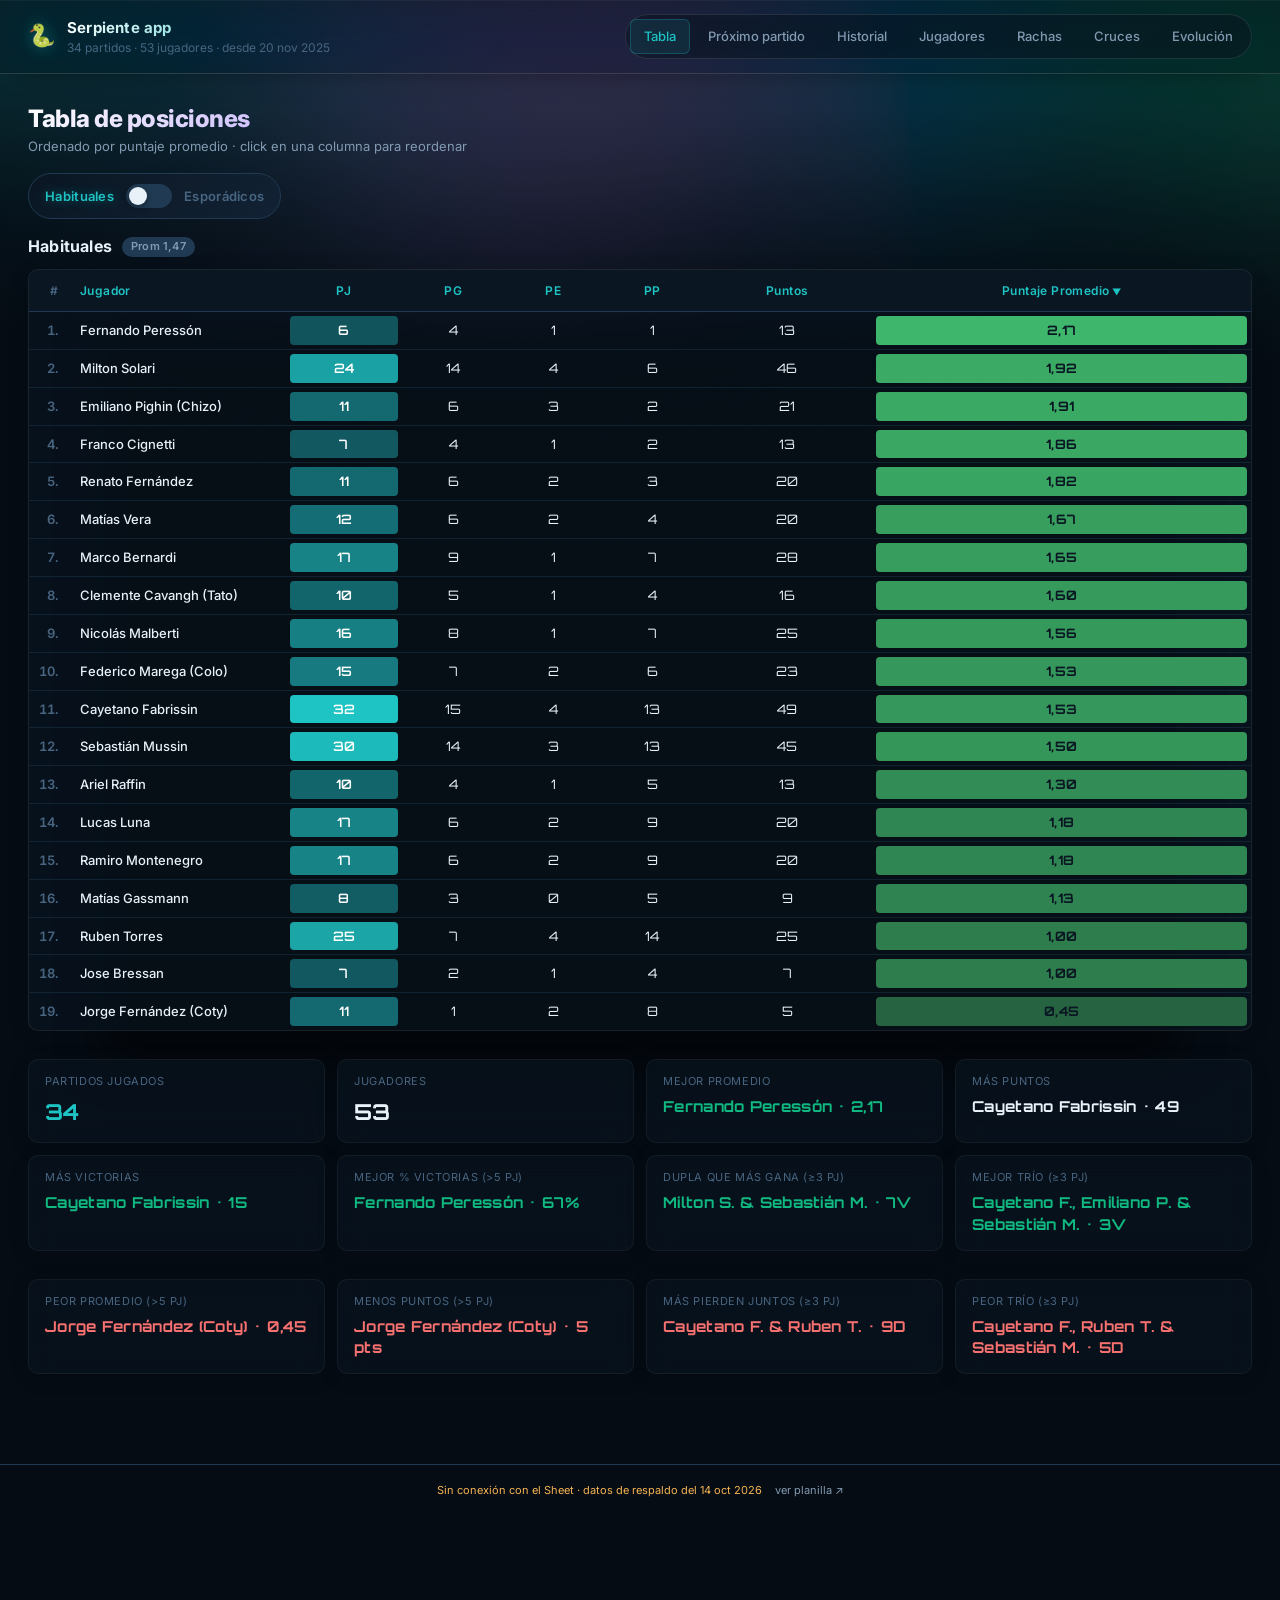
==== commit 3fa9891e: "Snake: BorderGlow en Próximo partido y RefineFrame al armar equipos Las tarjetas de Próximo partido " ====
--- a/snake/index.html
+++ b/snake/index.html
@@ -2173,7 +2173,7 @@
   border-radius: inherit;
   margin: 0;
 }
-.border-glow-card > .border-glow-inner > .team {
+.border-glow-card .team {
   border-color: transparent;
   box-shadow: inset 0 1px 0 rgba(255, 255, 255, 0.08);
   border-radius: inherit;
@@ -2559,10 +2559,146 @@
   .rachas-title, .rachas-slicer, .rachas-sub, .rachas-item, .rachas-empty { animation: none !important; }
   .rachas-panel, .rachas-chevron { transition: none; }
 }
+
+/* ---------- RefineFrame (port del componente de React Bits) ----------
+   Al armar los equipos, cada tarjeta aparece como un mosaico grueso que se
+   va resolviendo de arriba hacia abajo con un frente brillante, mientras
+   un chip muestra la etapa (En cola → Armando → Afinando → Listo). El
+   original pixela una imagen en canvas; acá se pixelan clones de la
+   tarjeta con filtros SVG. */
+
+.refine-frame {
+  --rf-stage: 300ms;
+  --rf-scale: 1.04;
+  --rf-opacity: 0.55;
+  --rf-front: -40px;
+  --rf-ease-out: cubic-bezier(0.23, 1, 0.32, 1);
+  position: relative;
+  isolation: isolate;
+  border-radius: inherit;
+  overflow: hidden;
+  font-size: 12px;
+  font-weight: 500;
+  line-height: 1;
+}
+.refine-frame__media {
+  position: relative;
+  opacity: var(--rf-opacity);
+  transform: scale(var(--rf-scale));
+  transition: opacity var(--rf-stage) var(--rf-ease-out), transform var(--rf-stage) var(--rf-ease-out);
+}
+.refine-frame[data-status='queued'] .refine-frame__media { animation: refine-frame-wait 2.4s ease-in-out infinite; }
+@keyframes refine-frame-wait {
+  0%, 100% { opacity: 0.45; }
+  50%      { opacity: 0.65; }
+}
+.refine-frame__mosaic {
+  position: absolute;
+  inset: 0;
+  overflow: hidden;
+  pointer-events: none;
+  border-radius: inherit;
+  opacity: 1;
+  transition: opacity var(--rf-stage) ease;
+}
+.refine-frame[data-resolved] .refine-frame__mosaic { opacity: 0; }
+.refine-frame__level {
+  position: absolute;
+  inset: 0;
+}
+.refine-frame__level > * { margin: 0 !important; }
+.refine-frame__level--next {
+  mask-image: linear-gradient(to bottom, black 0, black calc(var(--rf-front) - 14px), transparent calc(var(--rf-front) + 14px));
+  -webkit-mask-image: linear-gradient(to bottom, black 0, black calc(var(--rf-front) - 14px), transparent calc(var(--rf-front) + 14px));
+}
+.refine-frame__glint {
+  position: absolute;
+  left: 0; right: 0;
+  top: calc(var(--rf-front) - 2px);
+  height: 4px;
+  background: linear-gradient(90deg, rgba(255,255,255,0) 0%, rgba(255,255,255,0.1) 8%, rgba(255,255,255,0.7) 20%, #fff 32%, #fff 68%, rgba(255,255,255,0.7) 80%, rgba(255,255,255,0.1) 92%, rgba(255,255,255,0) 100%);
+  opacity: 0;
+  box-shadow: 0 0 10px 2px rgba(255,255,255,0.25);
+}
+.refine-frame[data-front] .refine-frame__glint { opacity: 0.35; }
+.refine-frame__sweep {
+  position: absolute;
+  inset: 0;
+  background: linear-gradient(115deg, transparent 38%, rgba(255,255,255,0.14) 50%, transparent 62%);
+  background-size: 260% 100%;
+  opacity: 0;
+  pointer-events: none;
+  transition: opacity var(--rf-stage) ease;
+}
+.refine-frame[data-sweep] .refine-frame__sweep {
+  opacity: 1;
+  animation: refine-frame-sweep 2.2s linear infinite;
+}
+@keyframes refine-frame-sweep {
+  from { background-position: 130% 0; }
+  to   { background-position: -130% 0; }
+}
+.refine-frame__chip {
+  position: absolute;
+  bottom: 10px; left: 10px;
+  display: inline-flex;
+  align-items: center;
+  gap: 6px;
+  height: 26px;
+  padding: 0 10px 0 8px;
+  border-radius: 13px;
+  background: rgba(10, 22, 34, 0.72);
+  color: var(--text);
+  backdrop-filter: blur(8px);
+  -webkit-backdrop-filter: blur(8px);
+  pointer-events: none;
+  opacity: 1;
+  transform: translateY(0);
+  transition: opacity 200ms ease, transform 200ms var(--rf-ease-out);
+}
+.team-blanco ~ .refine-frame__chip,
+.refine-frame[data-light] .refine-frame__chip { background: rgba(245, 246, 247, 0.8); color: #0a1622; }
+.refine-frame__chip.is-gone { opacity: 0; transform: translateY(4px); }
+.refine-frame__mark {
+  display: inline-flex;
+  width: 13px; height: 13px;
+  align-items: center; justify-content: center;
+  color: currentColor;
+  opacity: 0.85;
+}
+.refine-frame__mark[data-kind='spin'] {
+  border-radius: 50%;
+  border: 2px solid currentColor;
+  border-right-color: transparent;
+  box-sizing: border-box;
+  animation: refine-frame-spin 1.1s linear infinite;
+}
+.refine-frame__mark[data-kind='complete'] { color: var(--green); font-weight: 800; font-size: 12px; }
+@keyframes refine-frame-spin { to { transform: rotate(360deg); } }
+.refine-frame__label { animation: refine-frame-label 200ms ease both; }
+@keyframes refine-frame-label { from { opacity: 0; filter: blur(2px); } }
+.refine-frame__sr {
+  position: absolute; width: 1px; height: 1px; overflow: hidden; clip: rect(0 0 0 0); white-space: nowrap;
+}
+@media (prefers-reduced-motion: reduce) {
+  .refine-frame__media { transition: opacity var(--rf-stage) ease; transform: none; }
+  .refine-frame[data-sweep] .refine-frame__sweep { animation: none; opacity: 0; }
+  .refine-frame[data-status='queued'] .refine-frame__media { animation: none; }
+  .refine-frame__mark[data-kind='spin'] { animation: none; }
+}
 </style>
 </head>
 <body>
 
+<svg width="0" height="0" style="position:absolute" aria-hidden="true">
+  <defs>
+    <filter id="rf-px-24" x="0" y="0" width="100%" height="100%" color-interpolation-filters="sRGB"><feFlood x="0" y="0" width="2" height="2" flood-color="#000"/><feComposite width="24" height="24"/><feTile result="a"/><feComposite in="SourceGraphic" in2="a" operator="in"/><feMorphology operator="dilate" radius="12"/></filter>
+    <filter id="rf-px-16" x="0" y="0" width="100%" height="100%" color-interpolation-filters="sRGB"><feFlood x="0" y="0" width="2" height="2" flood-color="#000"/><feComposite width="16" height="16"/><feTile result="a"/><feComposite in="SourceGraphic" in2="a" operator="in"/><feMorphology operator="dilate" radius="8"/></filter>
+    <filter id="rf-px-10" x="0" y="0" width="100%" height="100%" color-interpolation-filters="sRGB"><feFlood x="0" y="0" width="2" height="2" flood-color="#000"/><feComposite width="10" height="10"/><feTile result="a"/><feComposite in="SourceGraphic" in2="a" operator="in"/><feMorphology operator="dilate" radius="5"/></filter>
+    <filter id="rf-px-6" x="0" y="0" width="100%" height="100%" color-interpolation-filters="sRGB"><feFlood x="0" y="0" width="2" height="2" flood-color="#000"/><feComposite width="6" height="6"/><feTile result="a"/><feComposite in="SourceGraphic" in2="a" operator="in"/><feMorphology operator="dilate" radius="3"/></filter>
+    <filter id="rf-px-4" x="0" y="0" width="100%" height="100%" color-interpolation-filters="sRGB"><feFlood x="0" y="0" width="2" height="2" flood-color="#000"/><feComposite width="4" height="4"/><feTile result="a"/><feComposite in="SourceGraphic" in2="a" operator="in"/><feMorphology operator="dilate" radius="2"/></filter>
+  </defs>
+</svg>
 <canvas id="bg-aurora" aria-hidden="true"></canvas>
 <canvas id="bg-particles" aria-hidden="true"></canvas>
 <div id="bg-rachas" class="hidden" aria-hidden="true">
@@ -3131,6 +3267,138 @@
     }
   }
 });
+
+// ---------------- RefineFrame ----------------
+// Port del componente de React Bits. Envuelve una tarjeta y la "genera":
+// aparece como mosaico grueso y se resuelve nivel a nivel de arriba hacia
+// abajo con un frente brillante, con etapas en cola → armando → afinando → listo.
+// El original pixela un <img> en canvas; acá se pixelan clones del nodo con
+// filtros SVG (ver <defs> al principio del body). Sin niveles válidos, se
+// usa desenfoque. Con prefers-reduced-motion aparece directo.
+
+const RF_LEVELS = ['url(#rf-px-24)', 'url(#rf-px-16)', 'url(#rf-px-10)', 'url(#rf-px-6)', 'url(#rf-px-4)', 'blur(1.2px)', 'none'];
+const RF_TARGET = { queued: 0, generating: 0.5, refining: 0.875, complete: 1 };
+const RF_STAGE_OPACITY = { queued: 0.55, generating: 0.85, refining: 1, complete: 1 };
+const RF_STAGE_SCALE = { queued: 1.04, generating: 1.02, refining: 1.005, complete: 1 };
+const RF_LABELS = { queued: 'En cola', generating: 'Armando', refining: 'Afinando', complete: 'Listo' };
+const RF_EDGE = 28;
+
+function refineFrame(node, opts) {
+  const o = Object.assign({ stageDuration: 300, sweep: true, showStatus: true, hideAfter: 1200, light: false }, opts || {});
+  const frame = el(`
+    <div class="refine-frame" data-status="queued" aria-busy="true">
+      <div class="refine-frame__media"></div>
+      <div class="refine-frame__mosaic" aria-hidden="true">
+        <div class="refine-frame__level refine-frame__level--base"></div>
+        <div class="refine-frame__level refine-frame__level--next"></div>
+        <span class="refine-frame__glint"></span>
+      </div>
+      <div class="refine-frame__sweep" aria-hidden="true"></div>
+      <div class="refine-frame__chip" aria-hidden="true"><span class="refine-frame__mark" data-kind="spin"></span><span class="refine-frame__label">${RF_LABELS.queued}</span></div>
+      <span class="refine-frame__sr" role="status">${RF_LABELS.queued}</span>
+    </div>
+  `);
+  if (o.light) frame.dataset.light = '';
+  frame.style.setProperty('--rf-stage', o.stageDuration + 'ms');
+  frame.querySelector('.refine-frame__media').appendChild(node);
+  const base = frame.querySelector('.refine-frame__level--base');
+  const next = frame.querySelector('.refine-frame__level--next');
+  const chip = frame.querySelector('.refine-frame__chip');
+  const mark = frame.querySelector('.refine-frame__mark');
+  let label = frame.querySelector('.refine-frame__label');
+  const sr = frame.querySelector('.refine-frame__sr');
+  if (!o.showStatus) chip.remove();
+
+  const reduce = window.matchMedia ? window.matchMedia('(prefers-reduced-motion: reduce)').matches : false;
+  const n = RF_LEVELS.length - 1;
+  const s = { p: 0, raf: 0, last: 0, status: 'queued', done: false, timers: [] };
+
+  function setStatus(st) {
+    s.status = st;
+    frame.dataset.status = st;
+    frame.style.setProperty('--rf-opacity', RF_STAGE_OPACITY[st]);
+    frame.style.setProperty('--rf-scale', RF_STAGE_SCALE[st]);
+    const active = st !== 'complete';
+    if (active) frame.setAttribute('aria-busy', 'true'); else frame.removeAttribute('aria-busy');
+    if (o.sweep && active && st !== 'refining') frame.dataset.sweep = ''; else delete frame.dataset.sweep;
+    if (chip.isConnected) {
+      mark.dataset.kind = active ? 'spin' : 'complete';
+      mark.textContent = active ? '' : '✓';
+      const l = label.cloneNode(false); l.textContent = RF_LABELS[st]; label.replaceWith(l); label = l;
+      if (st === 'complete' && o.hideAfter > 0) s.timers.push(setTimeout(() => chip.classList.add('is-gone'), o.hideAfter));
+    }
+    sr.textContent = RF_LABELS[st];
+    // red de seguridad: si la pestaña estaba en segundo plano y no corrieron los frames, resolver igual
+    if (st === 'complete') s.timers.push(setTimeout(finish, n * o.stageDuration + 1500));
+    wake();
+  }
+
+  function finish() {
+    if (s.done) return;
+    s.done = true;
+    s.p = 1;
+    if (s.raf) { cancelAnimationFrame(s.raf); s.raf = 0; }
+    frame.dataset.resolved = '';
+    delete frame.dataset.front;
+    setTimeout(() => { base.innerHTML = ''; next.innerHTML = ''; }, o.stageDuration + 50);
+  }
+
+  let shownBase = -1, shownNext = -1;
+  function paint(i, frac) {
+    if (shownBase !== i) {
+      base.innerHTML = '';
+      const c = node.cloneNode(true); c.setAttribute('aria-hidden', 'true');
+      c.style.filter = RF_LEVELS[i];
+      base.appendChild(c);
+      shownBase = i;
+    }
+    const j = Math.min(n, i + 1);
+    if (shownNext !== j) {
+      next.innerHTML = '';
+      const c = node.cloneNode(true); c.setAttribute('aria-hidden', 'true');
+      c.style.filter = RF_LEVELS[j];
+      next.appendChild(c);
+      shownNext = j;
+    }
+    const h = frame.clientHeight;
+    const front = frac * (h + RF_EDGE) - RF_EDGE / 2;
+    frame.style.setProperty('--rf-front', front.toFixed(1) + 'px');
+    if (front > 0 && front < h && frac > 0) frame.dataset.front = ''; else delete frame.dataset.front;
+  }
+
+  function tick(now) {
+    s.raf = 0;
+    const dt = Math.min(0.05, s.last ? (now - s.last) / 1000 : 0.016);
+    s.last = now;
+    const target = RF_TARGET[s.status] !== undefined ? RF_TARGET[s.status] : s.p;
+    const rate = reduce ? 1e9 : 1 / (n * (o.stageDuration / 1000));
+    const step = rate * dt;
+    if (target < s.p) s.p = target;
+    else if (target - s.p <= step) s.p = target;
+    else s.p += step;
+    const L = s.p * n;
+    const i = Math.min(n, Math.floor(L + 1e-6));
+    paint(i, L - i);
+    if (s.p >= 1) { finish(); s.last = 0; return; }
+    const keep = s.status !== 'complete' || Math.abs(target - s.p) > 0.0005;
+    if (keep) s.raf = requestAnimationFrame(tick); else s.last = 0;
+  }
+  function wake() { if (!s.raf && !s.done) s.raf = requestAnimationFrame(tick); }
+
+  // Programa de etapas: el progreso avanza a ritmo fijo hacia el objetivo de cada etapa
+  const d = o.stageDuration;
+  if (reduce) {
+    setStatus('complete');
+  } else {
+    requestAnimationFrame(() => {
+      setStatus('queued');
+      s.timers.push(setTimeout(() => setStatus('generating'), d));
+      s.timers.push(setTimeout(() => setStatus('refining'),   d + n * d * 0.5 + 60));
+      s.timers.push(setTimeout(() => setStatus('complete'),   d + n * d * 0.875 + 120));
+    });
+  }
+  return frame;
+}
 
 // ---------------- FlipCard de las tablas ----------------
 // Port del componente de React Bits sin la librería motion: giro con
@@ -4823,8 +5091,8 @@
       `);
       return node;
     };
-    teamsWrap.appendChild(wrapBorderGlow(card('Equipo Blanco', teams.blanco, 'blanco')));
-    teamsWrap.appendChild(wrapBorderGlow(card('Equipo Negro',  teams.negro,  'negro')));
+    teamsWrap.appendChild(wrapBorderGlow(refineFrame(card('Equipo Blanco', teams.blanco, 'blanco'), { light: true })));
+    teamsWrap.appendChild(wrapBorderGlow(refineFrame(card('Equipo Negro',  teams.negro,  'negro'))));
 
     // Odómetro en los promedios de cada equipo
     teamsWrap.querySelectorAll('strong[data-anim-to]').forEach(s => {
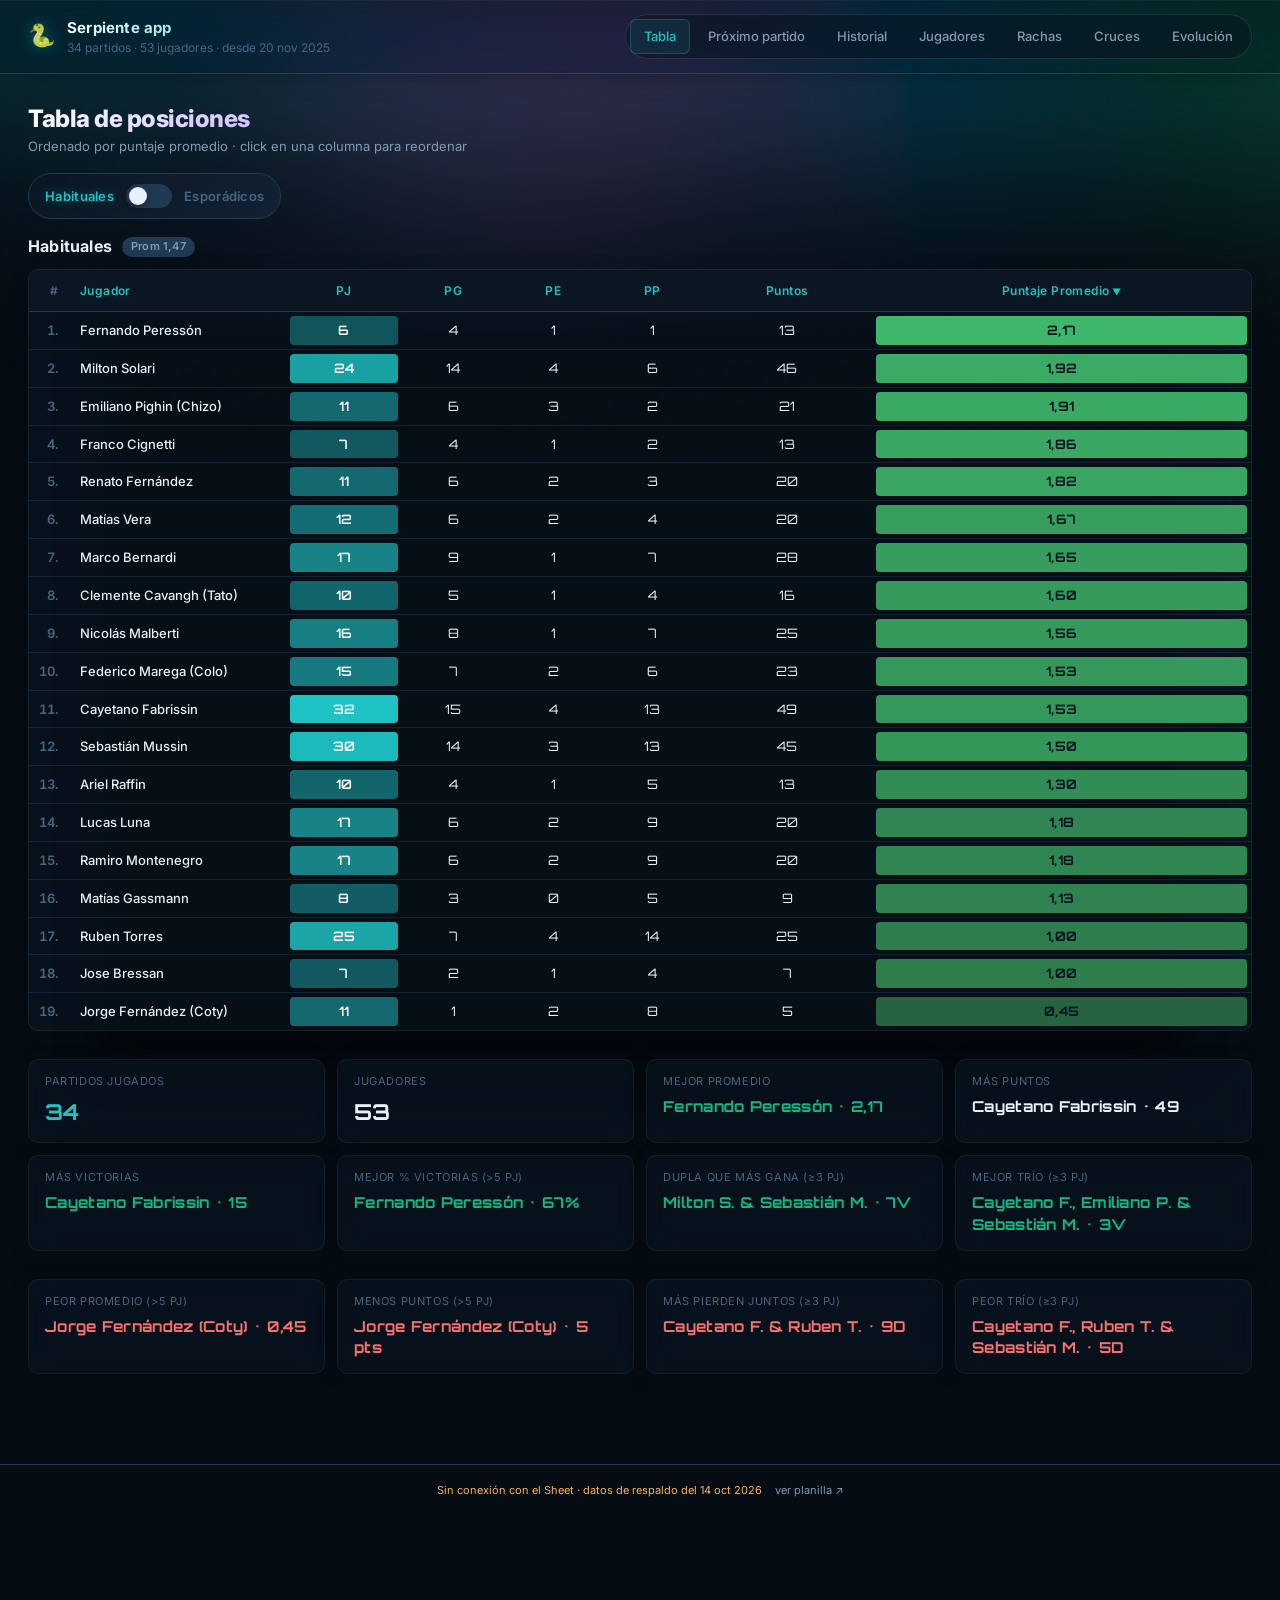
==== commit 5025c327: "Snake: quitar efecto RefineFrame al armar equipos En algunas PC la animación quedaba trabada en "En " ====
--- a/snake/index.html
+++ b/snake/index.html
@@ -5091,8 +5091,8 @@
       `);
       return node;
     };
-    teamsWrap.appendChild(wrapBorderGlow(refineFrame(card('Equipo Blanco', teams.blanco, 'blanco'), { light: true })));
-    teamsWrap.appendChild(wrapBorderGlow(refineFrame(card('Equipo Negro',  teams.negro,  'negro'))));
+    teamsWrap.appendChild(wrapBorderGlow(card('Equipo Blanco', teams.blanco, 'blanco')));
+    teamsWrap.appendChild(wrapBorderGlow(card('Equipo Negro',  teams.negro,  'negro')));
 
     // Odómetro en los promedios de cada equipo
     teamsWrap.querySelectorAll('strong[data-anim-to]').forEach(s => {
